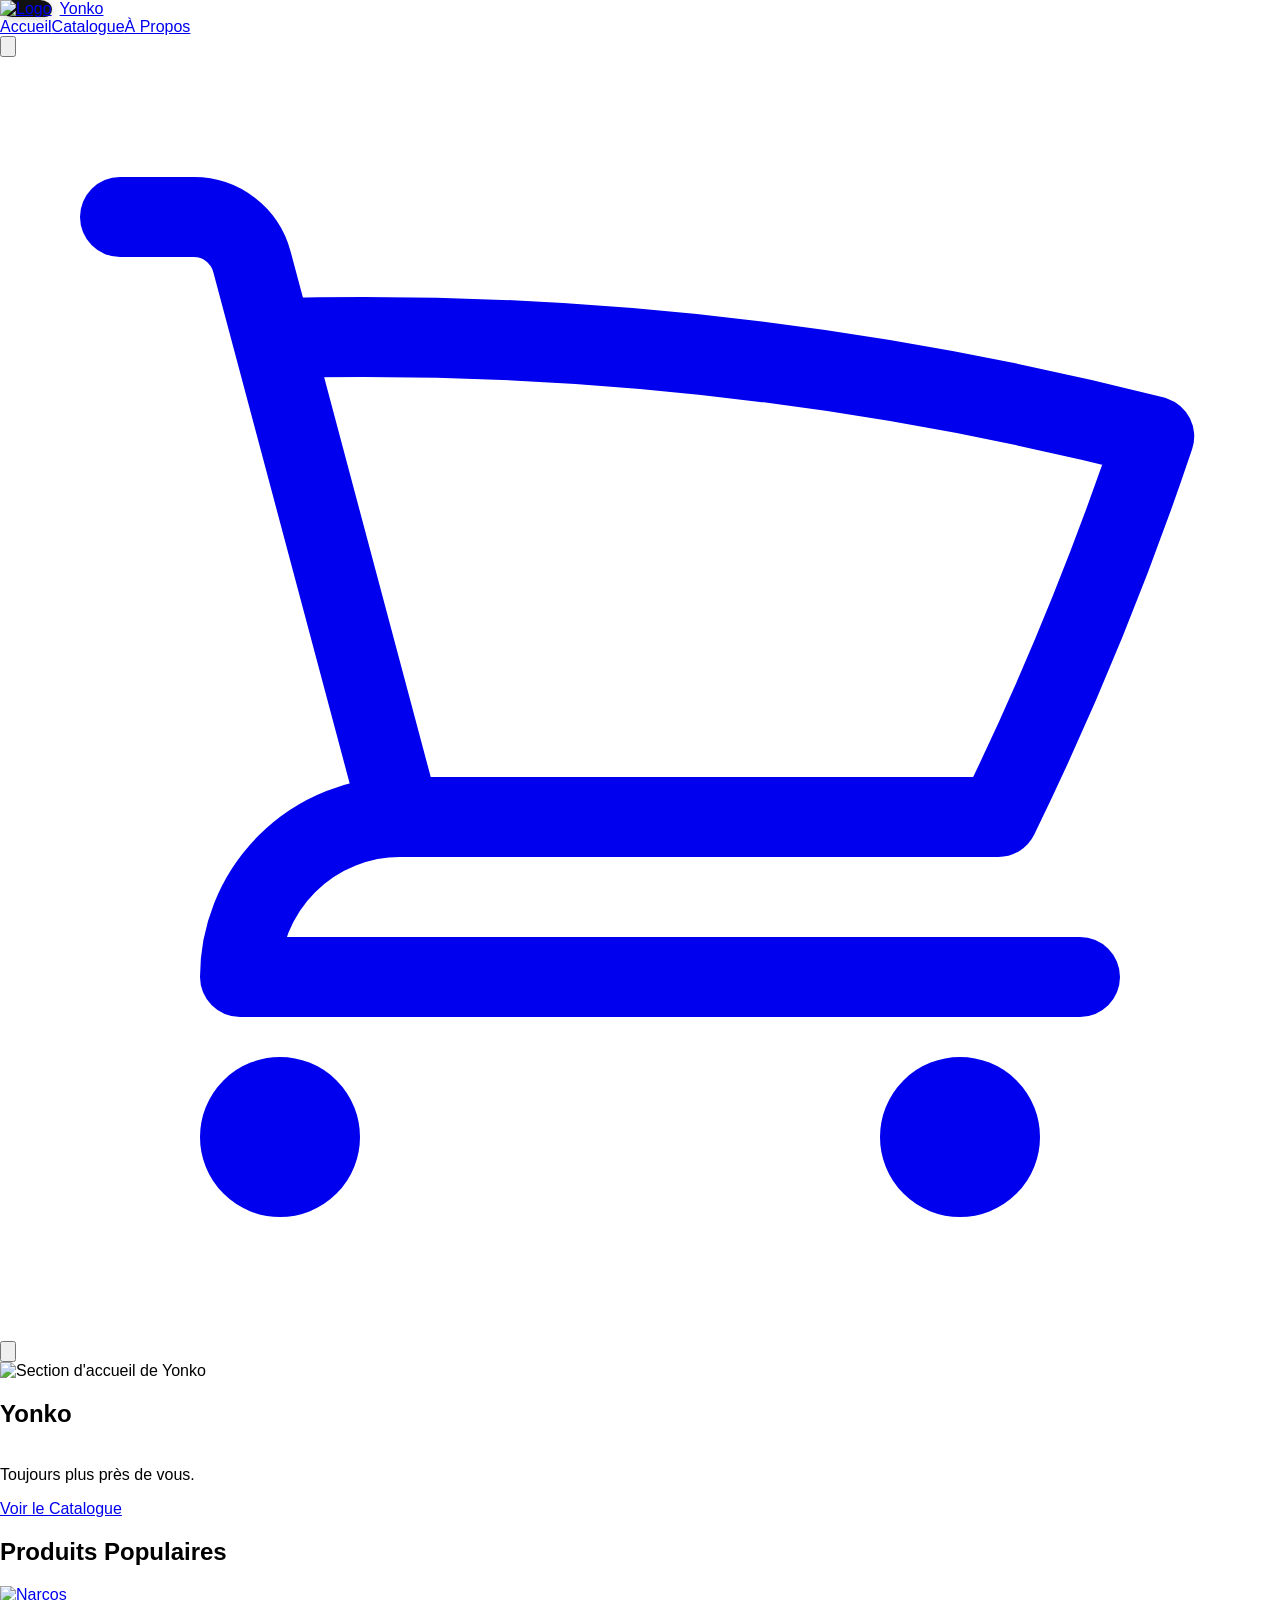
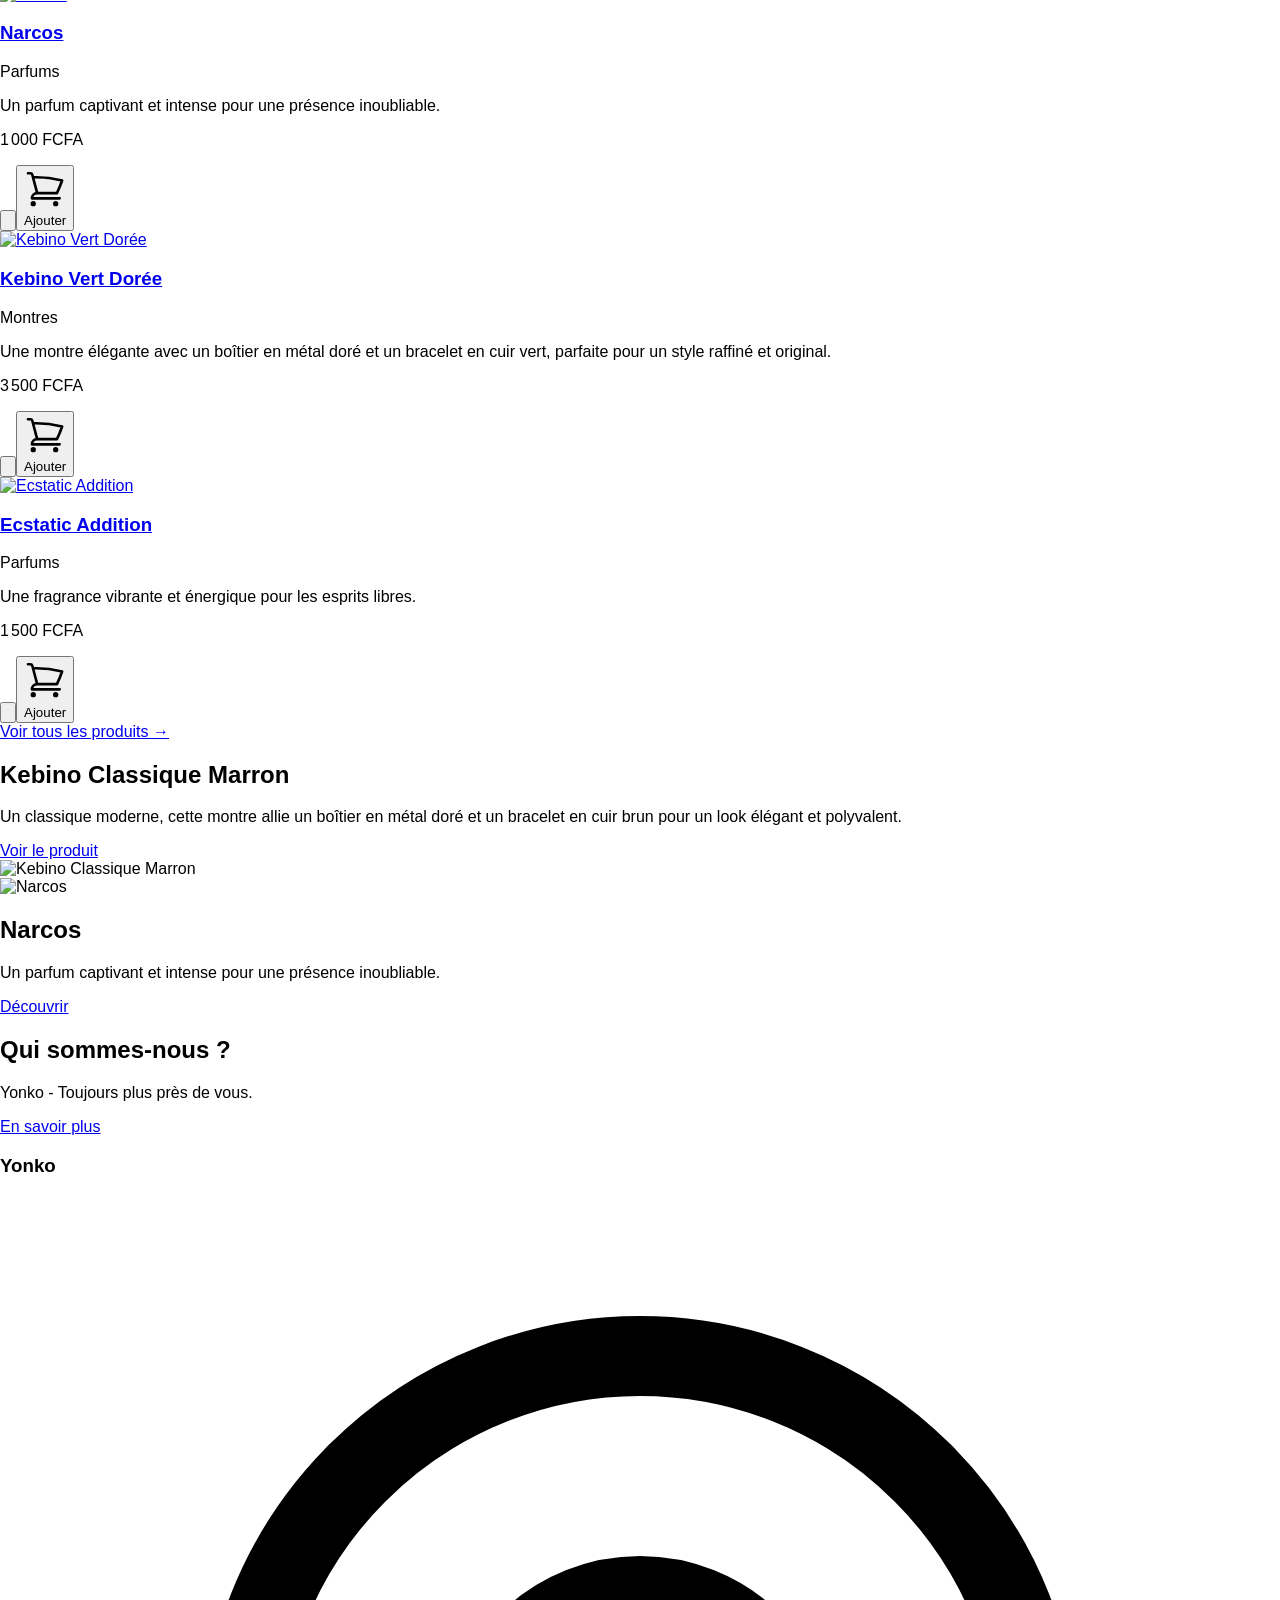
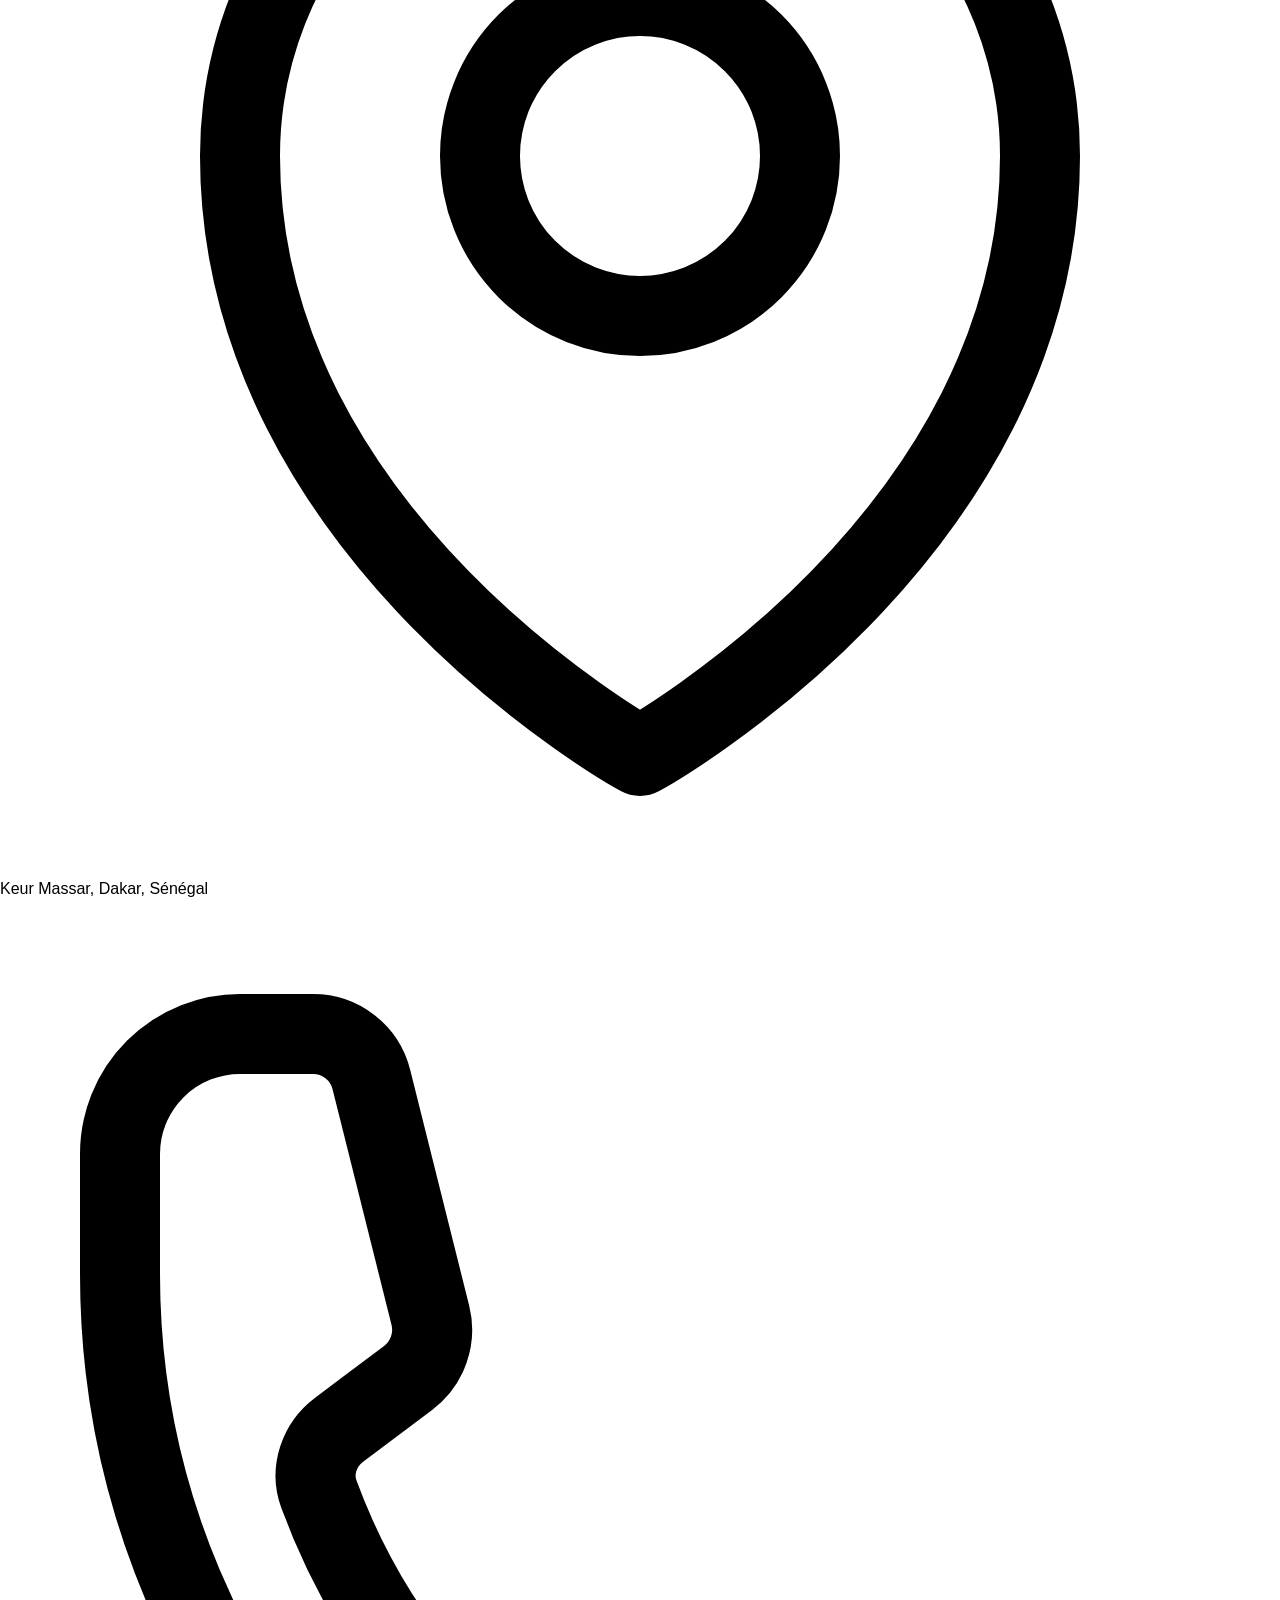
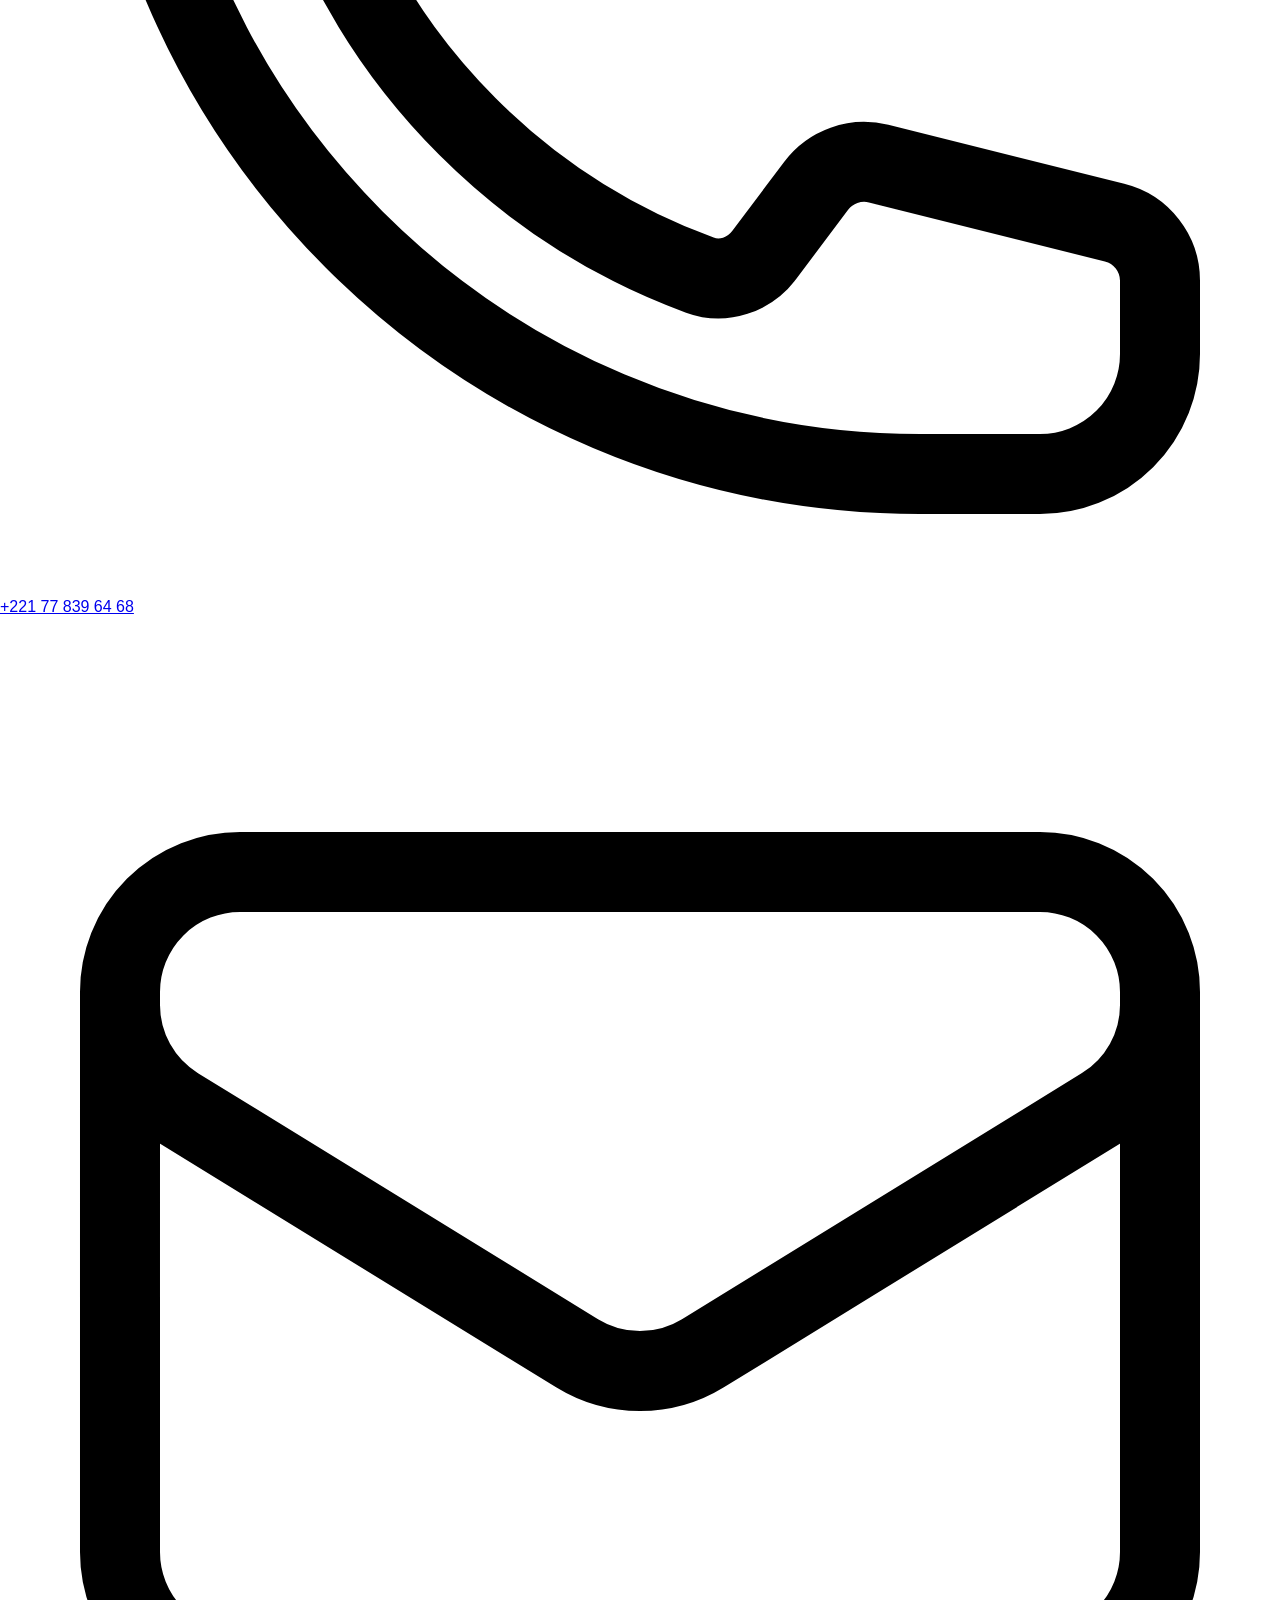
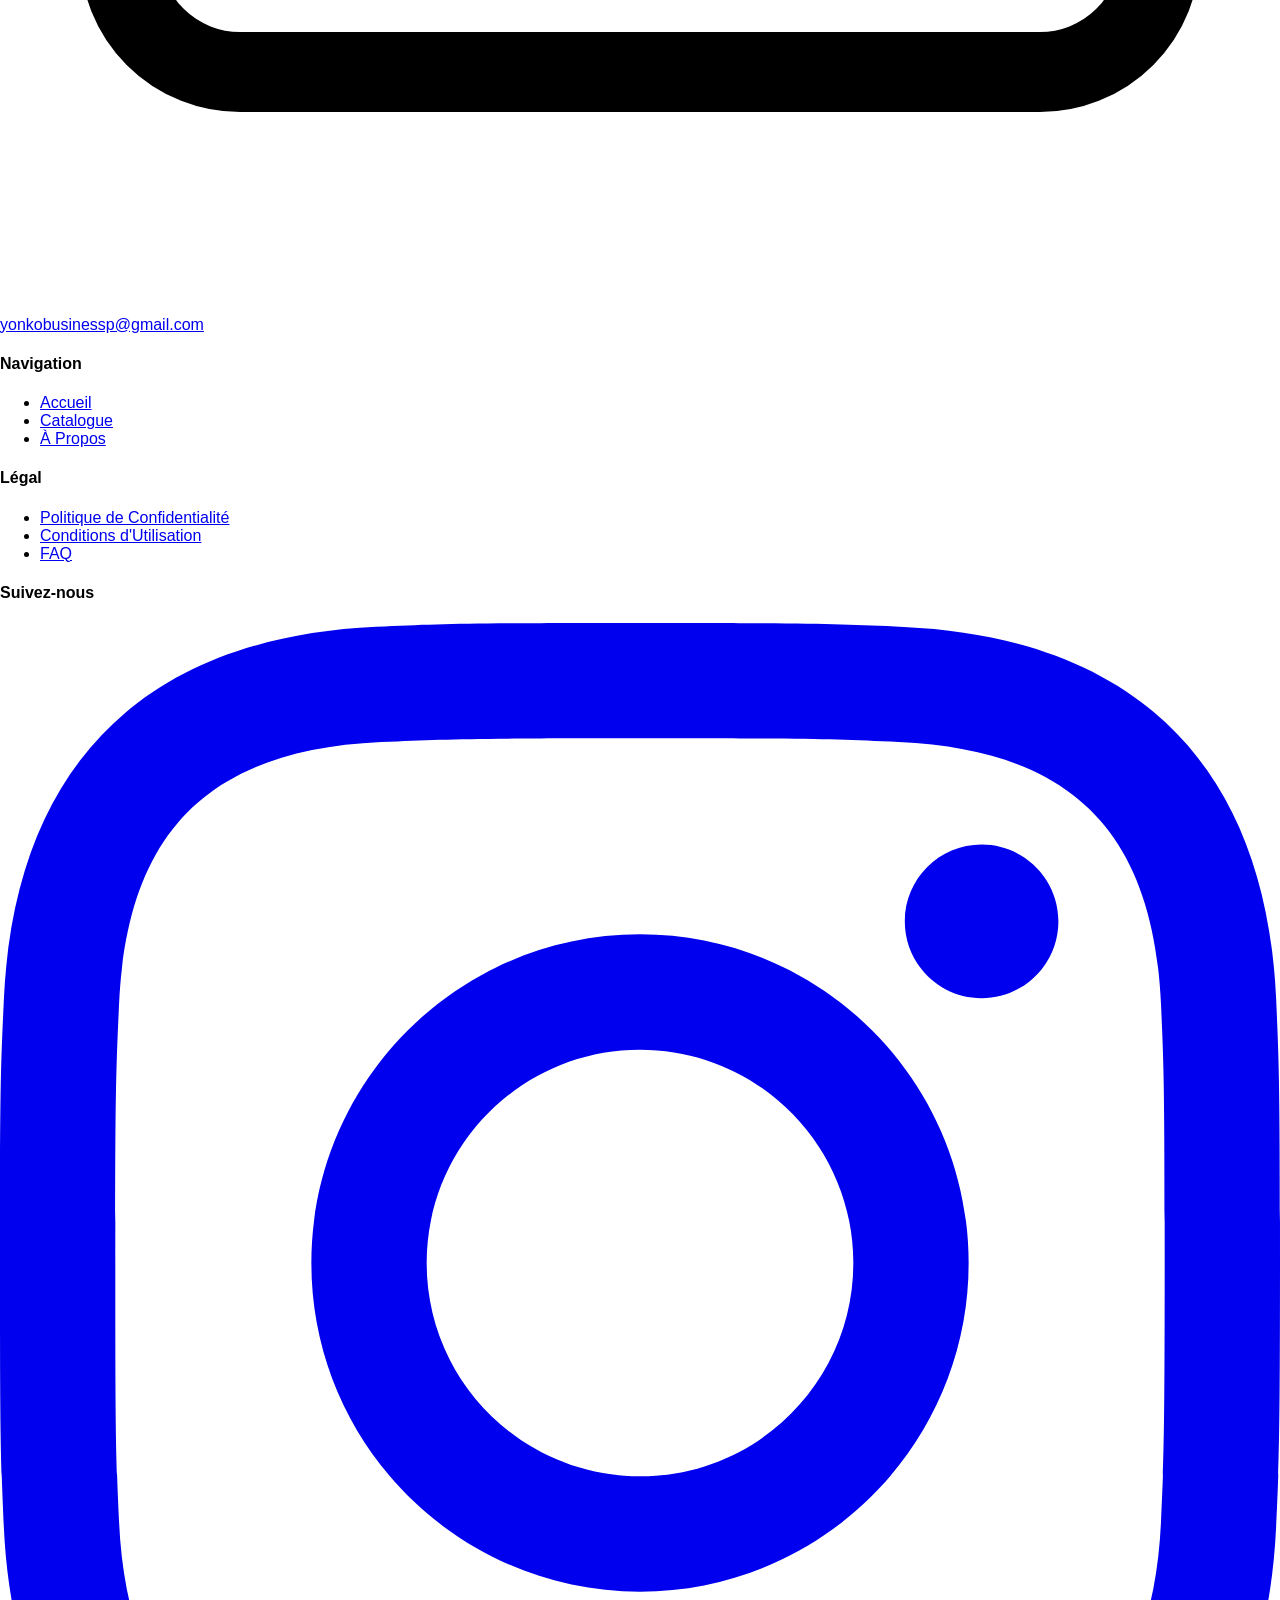
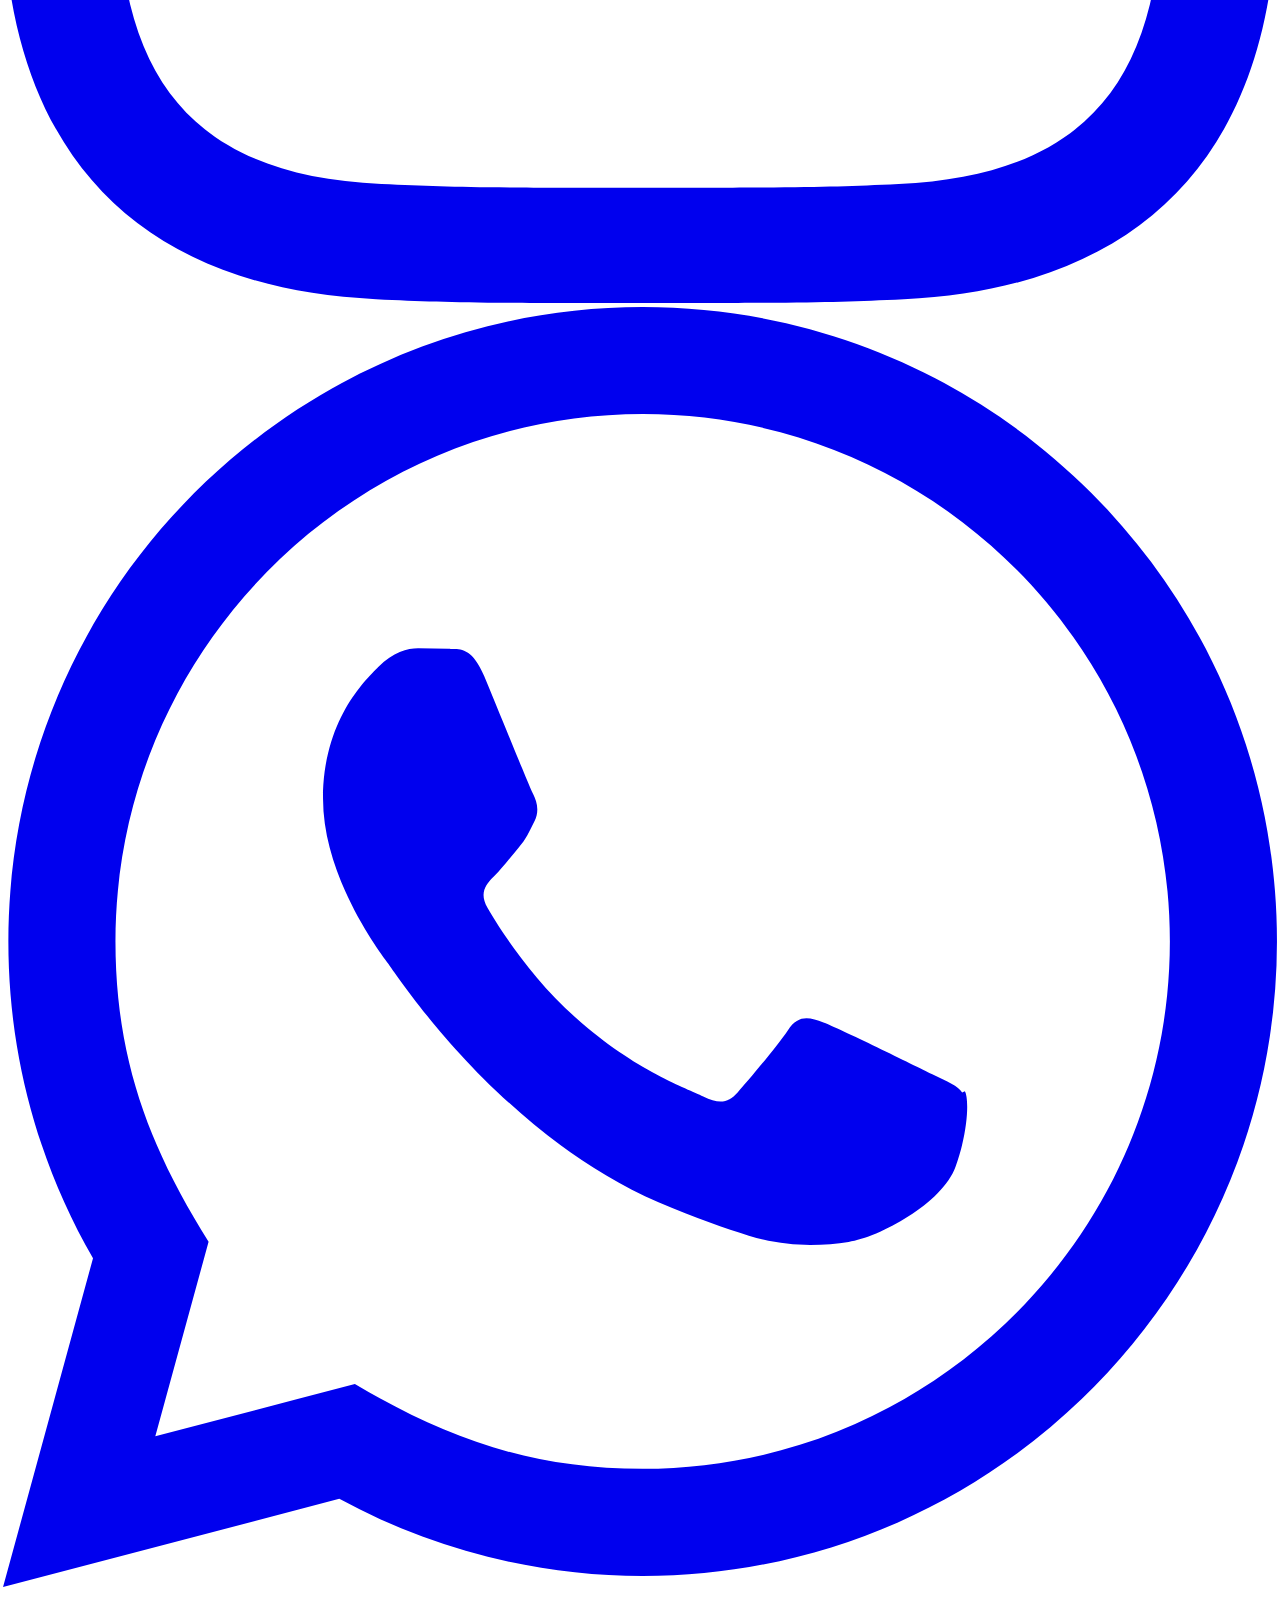
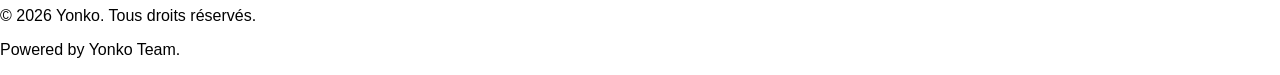
==== index.html @ 773a1ae6 "Add files via upload" ====
<!DOCTYPE html>
<html lang="fr">
  <head>
    <meta charset="utf-8" />
    <meta name="viewport" content="width=device-width, initial-scale=1" />
    <meta name="theme-color" content="#ffaa00" />
    <meta name="description" content="Yonko - Toujours plus près de vous." />
    
    <meta name="keywords" content="Yonko, e-commerce, vente, produits, accessoires, cosmétiique, vêtements" />
    <meta name="author" content="Yonko Team" />
    <meta name="robots" content="index, follow" />
    <meta name="google-site-verification" content="" />
    <meta name="msvalidate.01" content="" />
    <meta name="yandex-verification" content="" />
    <!-- Google tag (gtag.js) -->
      <script async src=""></script>
      <script>
       window.dataLayer = window.dataLayer || [];
        function gtag(){dataLayer.push(arguments);}
        gtag('js', new Date());

        gtag('config', 'G-GCV9TRRT2Q');
      </script>

    <meta name="msapplication-TileColor" content="#ffaa00" />
    <!-- <meta name="msapplication-TileImage" content="/mstile-144x144.png" /> -->

    <meta name="application-name" content="Yonko" />

    <meta name="mobile-web-app-capable" content="yes" />
    <meta name="mobile-web-app-status-bar-style" content="default" />

    <meta name="apple-mobile-web-app-title" content="Yonko" />
    <meta name="apple-mobile-web-app-capable" content="yes" />
    <meta name="apple-mobile-web-app-status-bar-style" content="default" />

    <meta property="og:site_name" content="Yonko" />
    <meta property="og:type" content="website" />
    <meta property="og:locale" content="fr_FR" />
    
    <meta property="og:title" content="Yonko" />
    <meta property="og:description" content="Yonko - Toujours plus près de vous." />
    <meta property="og:image" content="https://res.cloudinary.com/dqfqbzmfd/image/upload/v1755535656/yonkoHeroImage_tucw3g.png" />
    <meta property="og:url" content="https://yonkobusiness.github.io" />
    <meta property="og:type" content="website" />

    <meta name="twitter:card" content="summary_large_image" />
    <meta name="twitter:title" content="Yonko" />
    <meta name="twitter:description" content="Yonko - Toujours plus près de vous." />
    <meta name="twitter:image" content="https://res.cloudinary.com/dqfqbzmfd/image/upload/v1755535656/yonkoHeroImage_tucw3g.png" />
    <!-- <meta name="twitter:site" content="@yonko" /> -->
    <!-- <meta name="twitter:creator" content="@yonko" /> -->


    <link rel="apple-touch-icon" sizes="180x180" href="https://res.cloudinary.com/dqfqbzmfd/image/upload/v1755603793/yonkoLogoRoundCorner_jdx0x3.png">
    <link rel="icon" type="image/png" sizes="32x32" href="https://res.cloudinary.com/dqfqbzmfd/image/upload/v1755603793/yonkoLogoRoundCorner_jdx0x3.png">
    <link rel="icon" type="image/png" sizes="16x16" href="https://res.cloudinary.com/dqfqbzmfd/image/upload/v1755603793/yonkoLogoRoundCorner_jdx0x3.png">
    <link rel="icon" href="https://res.cloudinary.com/dqfqbzmfd/image/upload/v1755603793/yonkoLogoRoundCorner_jdx0x3.png" sizes="any">
    <link rel="manifest" href="/assets/manifest-DvouEwKQ.json" />

    <title>Yonko</title>
    <script src="https://cdn.tailwindcss.com"></script>

    <script>
    tailwind.config = {
      darkMode: 'class', // or 'media'

      theme: {
        extend: {
          colors: {
            'primary': {
              light: '#ffcc4d',    // lighter shade of #ffaa00
              DEFAULT: '#ffaa00',  // main color
              dark: '#cc8800'      // darker shade
            },
            'secondary': '#fff8e1', // soft cream/light yellow
            'accent': '#d72638' // bold warm red
          }
        }
      }
    }
    </script>

   <style>
  /* Basic scrollbar styling for a more modern look */
  ::-webkit-scrollbar {
    width: 8px;
    height: 8px;
  }

  ::-webkit-scrollbar-track {
    background: #f1f1f1;
    border-radius: 10px;
  }

  ::-webkit-scrollbar-thumb {
    background: #ffaa00; /* primary color */
    border-radius: 10px;
  }

  ::-webkit-scrollbar-thumb:hover {
    background: #cc8800; /* primary-dark color */
  }

  /* For dark mode */
  .dark ::-webkit-scrollbar-track {
    background: #2c3e50; /* A dark background for the track */
  }

  .dark ::-webkit-scrollbar-thumb {
    background: #ffcc4d; /* lighter primary for dark mode */
  }

  .dark ::-webkit-scrollbar-thumb:hover {
    background: #ffaa00; /* default primary on hover */
  }

  body {
    overscroll-behavior-y: contain; /* Prevents pull-to-refresh on mobile when not needed */
  }
</style>


  <script type="importmap">
{
  "imports": {
    "react": "https://esm.sh/react@^19.1.0",
    "react/": "https://esm.sh/react@^19.1.0/",
    "react-dom/": "https://esm.sh/react-dom@^19.1.0/",
    "react-router-dom": "https://esm.sh/react-router-dom@^7.6.2"
  }
}
</script>
  <script type="module" crossorigin src="/assets/index-4jW245iB.js"></script>
  <link rel="stylesheet" crossorigin href="/assets/index-BHaHfdcQ.css">
</head>
  <body class="bg-secondary dark:bg-slate-900 text-slate-800 dark:text-slate-200 transition-colors duration-300">
    <noscript>Vous devez activer JavaScript pour exécuter cette application.</noscript>
    <div id="root"></div>
  </body>
</html>
---- assets/index-BHaHfdcQ.css ----
@tailwind base;@tailwind components;@tailwind utilities;body{font-family:Inter,sans-serif;margin:0;-webkit-font-smoothing:antialiased;-moz-osx-font-smoothing:grayscale}.map-container{position:relative;overflow:hidden;width:100%;padding-top:56.25%}.map-container iframe{position:absolute;top:0;left:0;bottom:0;right:0;width:100%;height:100%;border:0}.service-image-container{aspect-ratio:1 / 1}
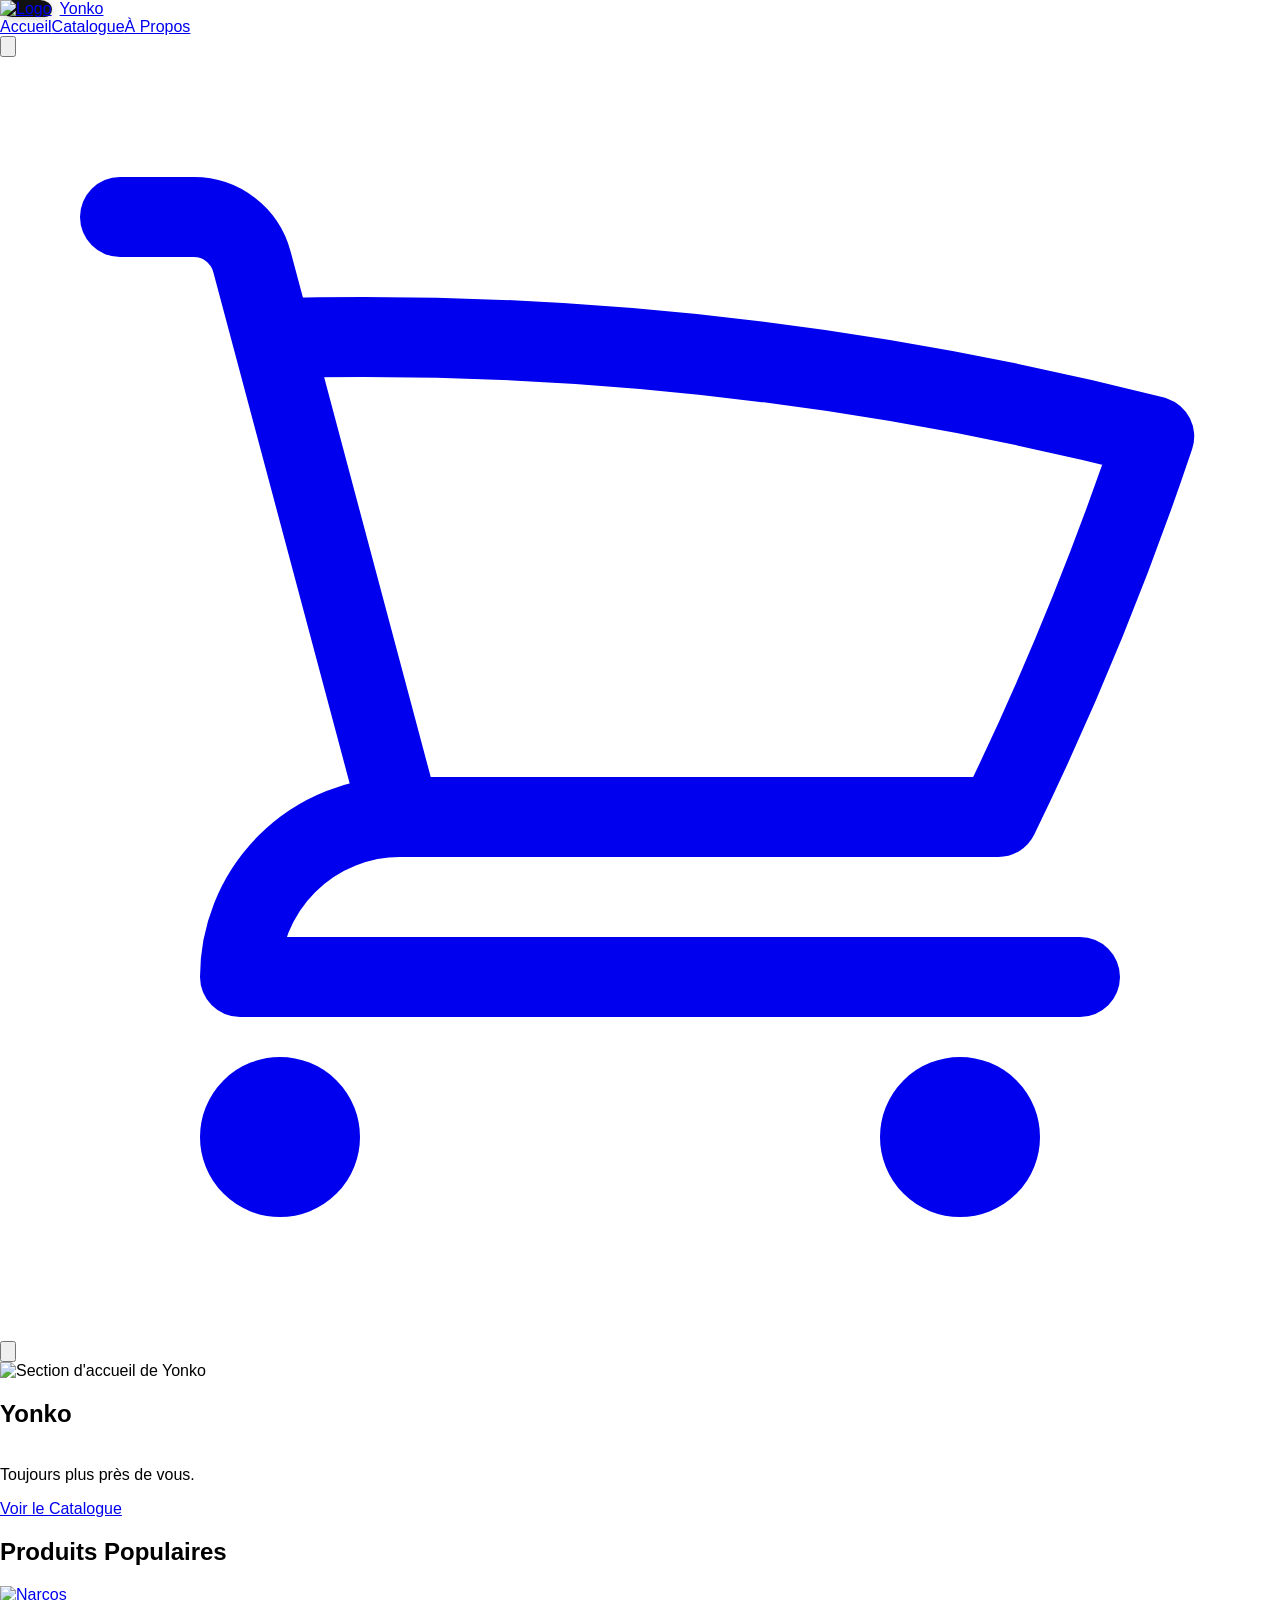
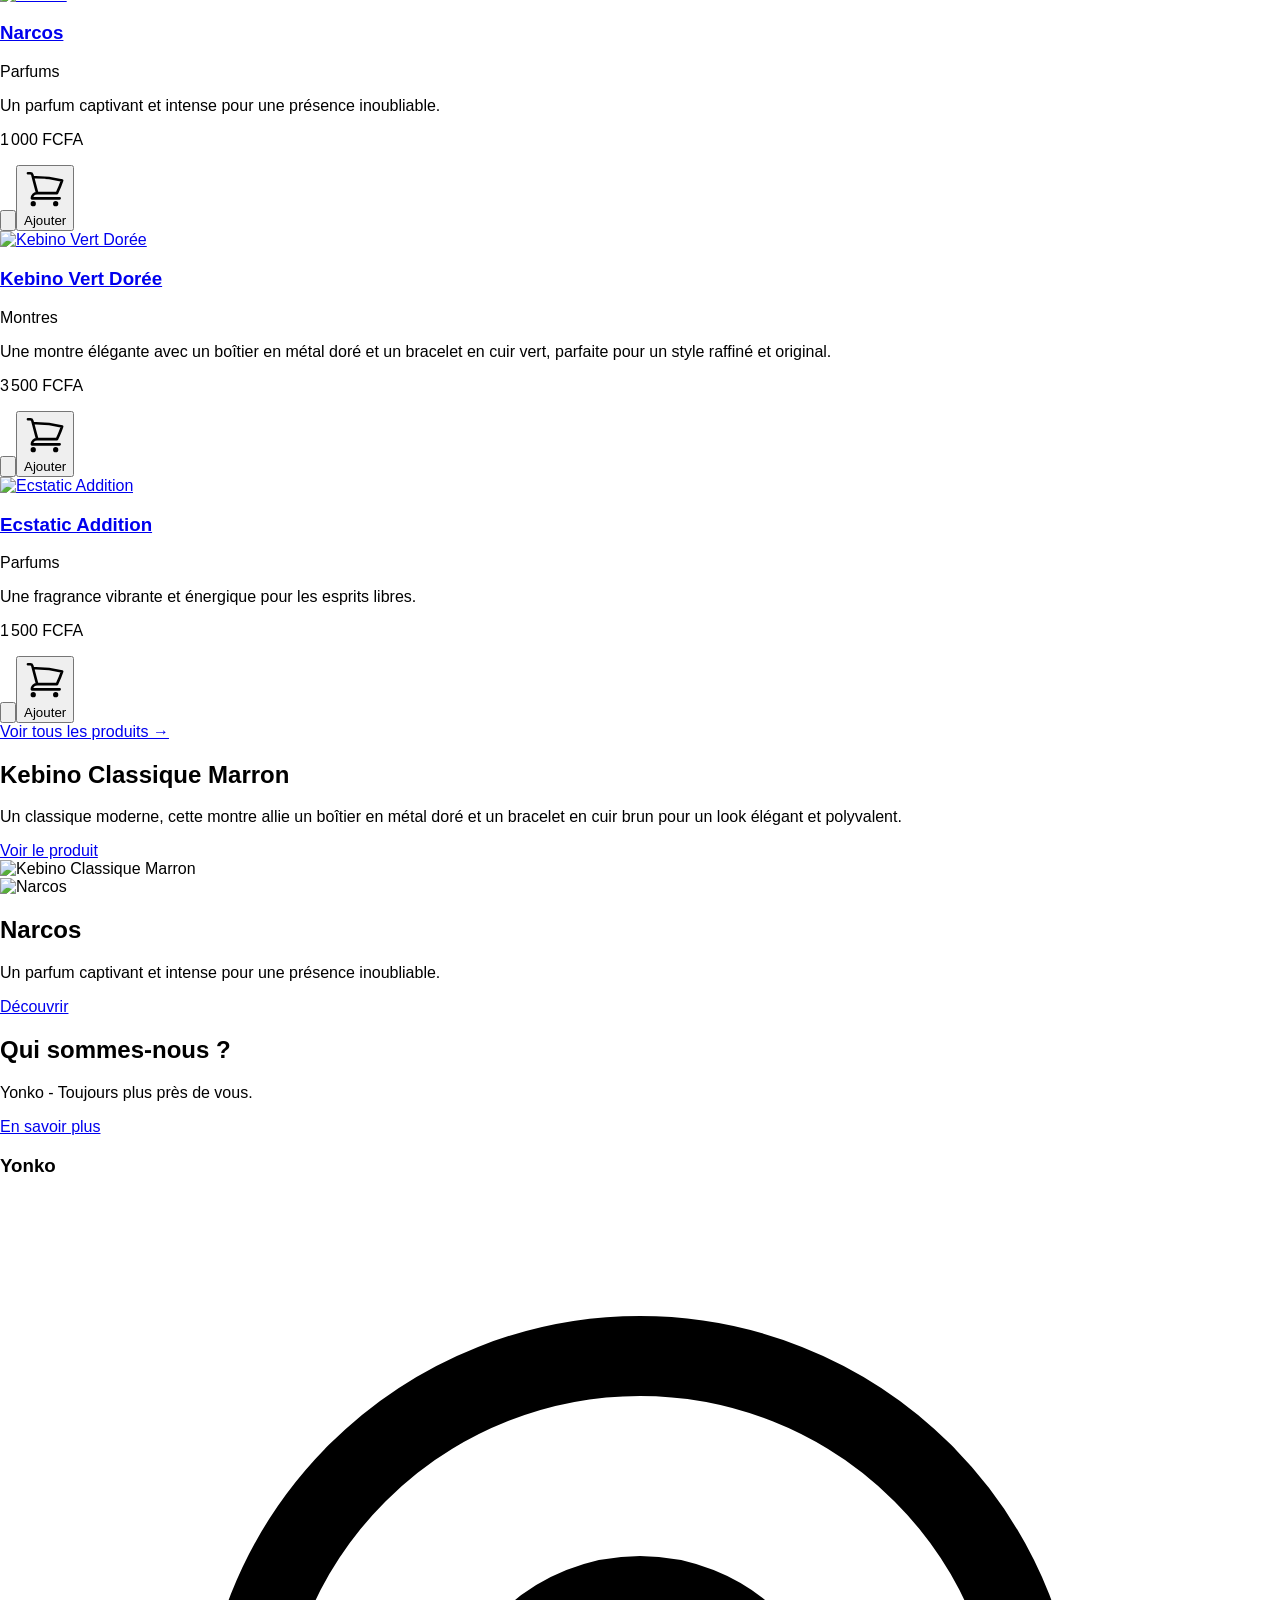
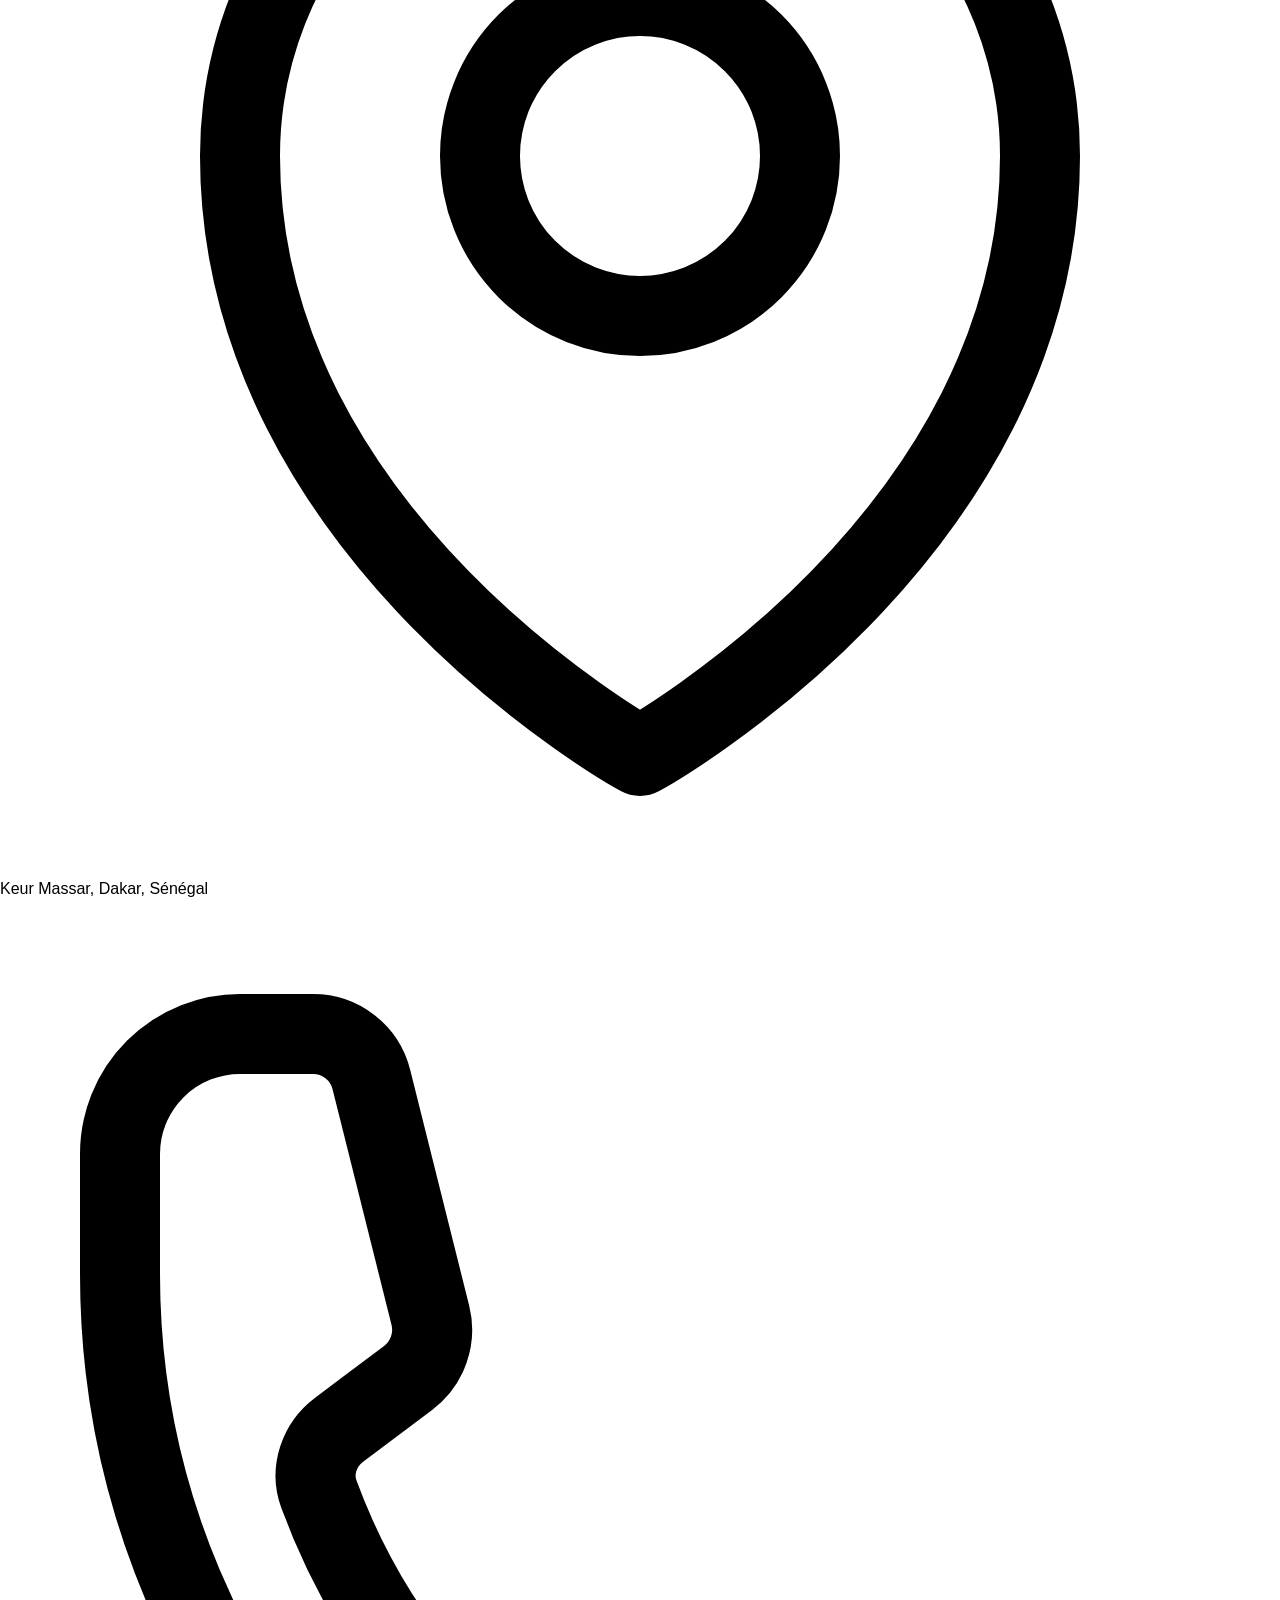
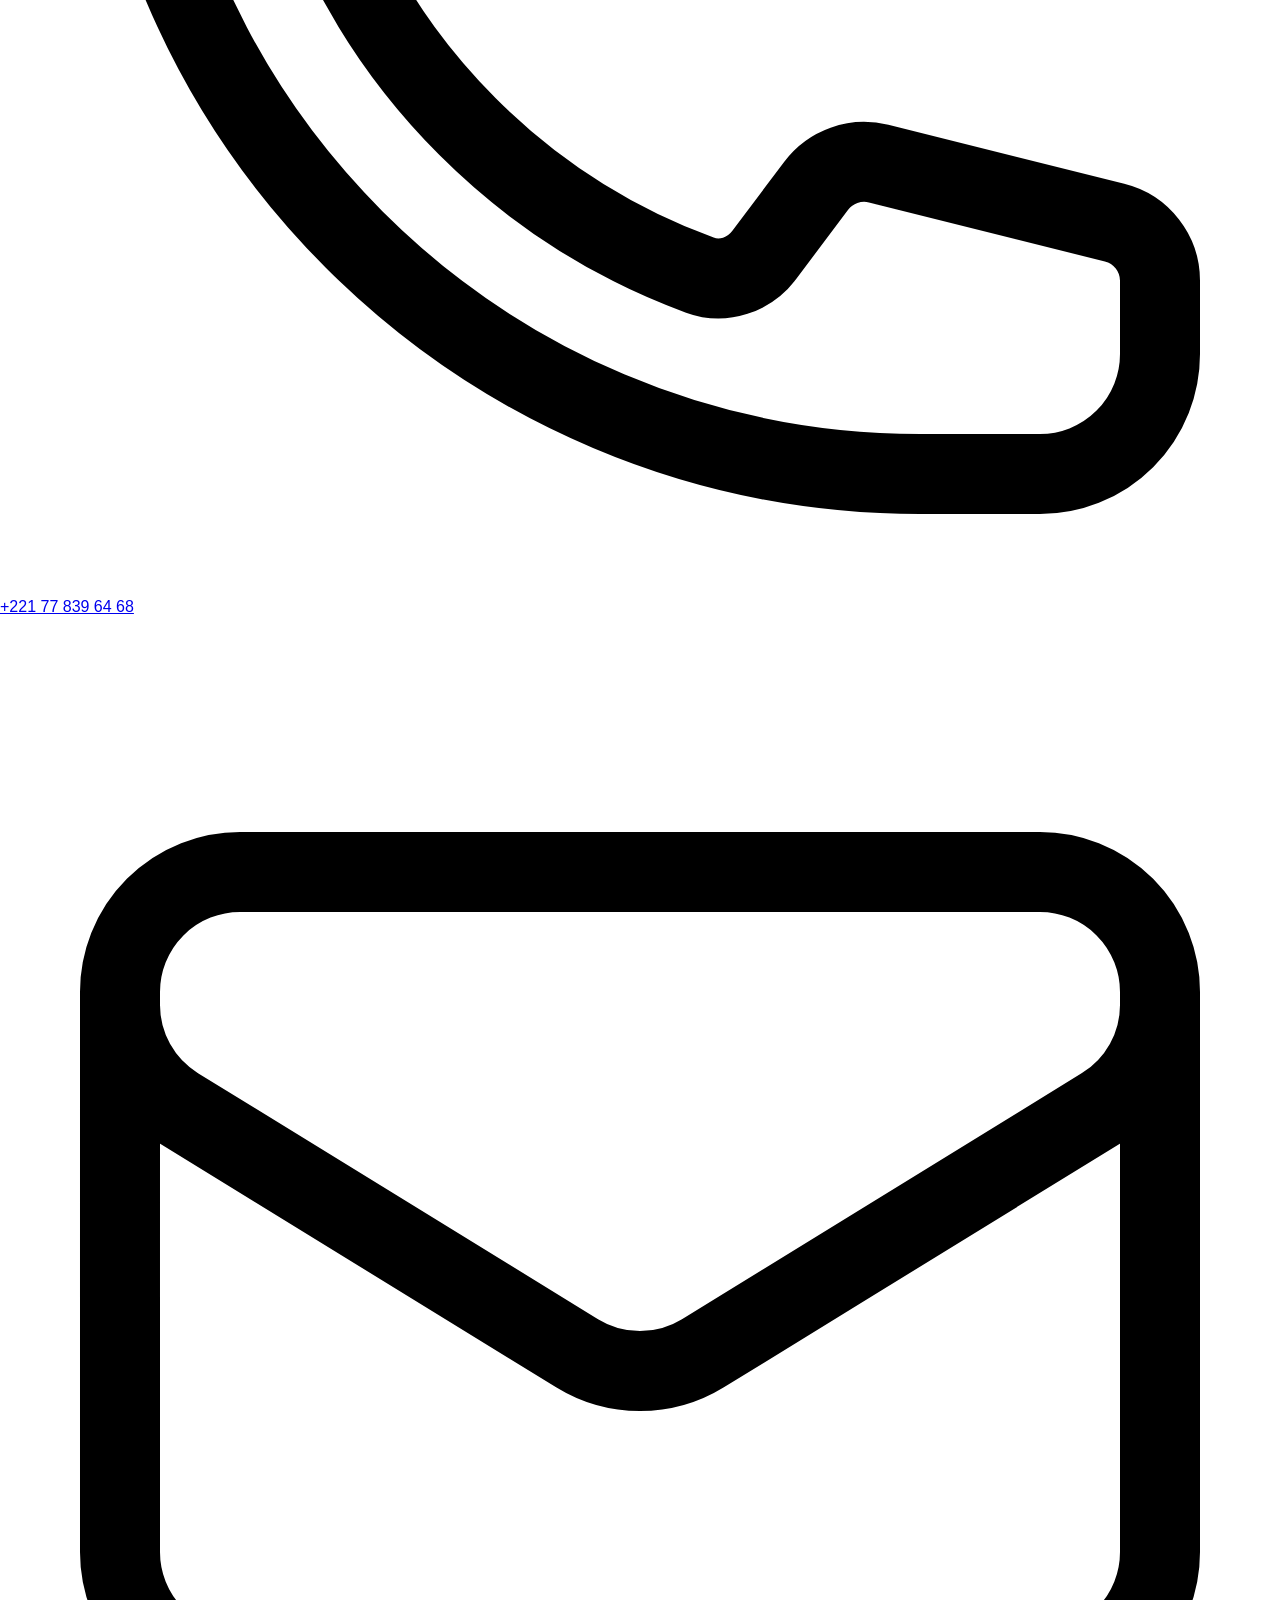
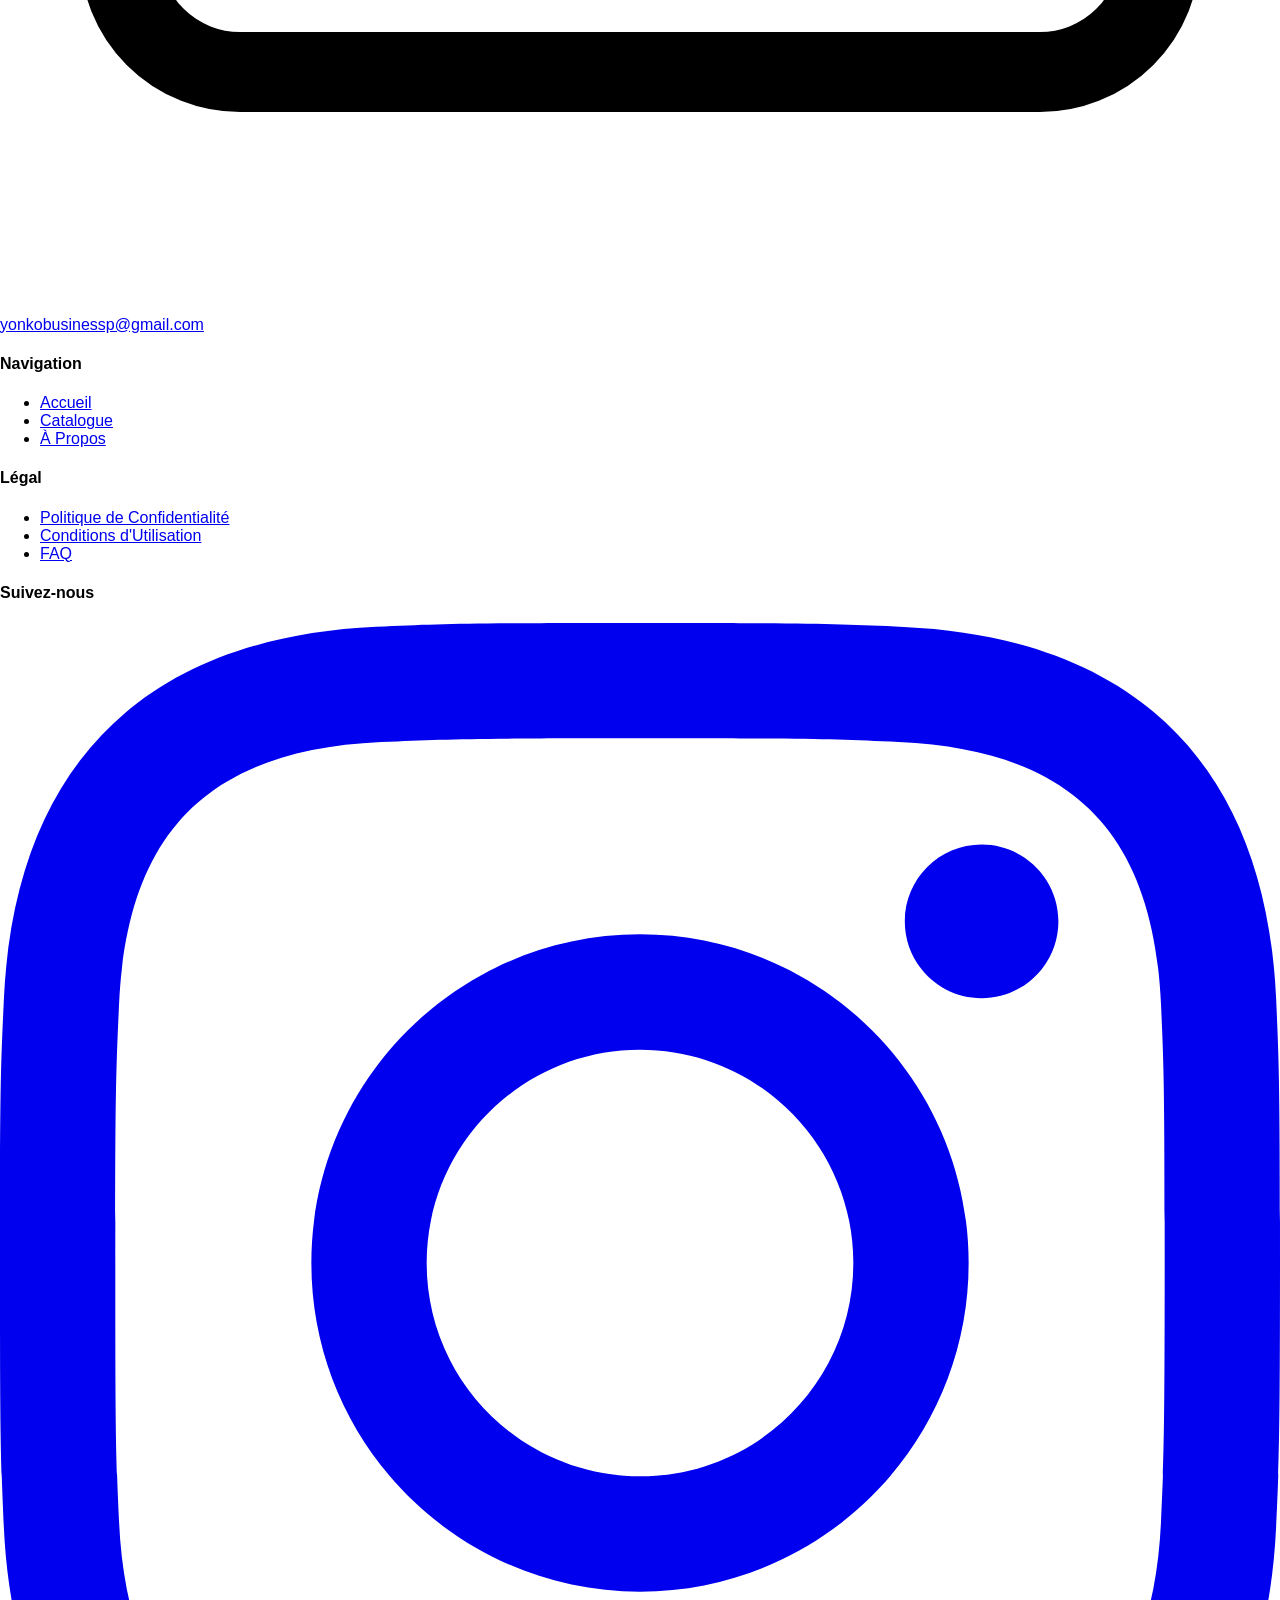
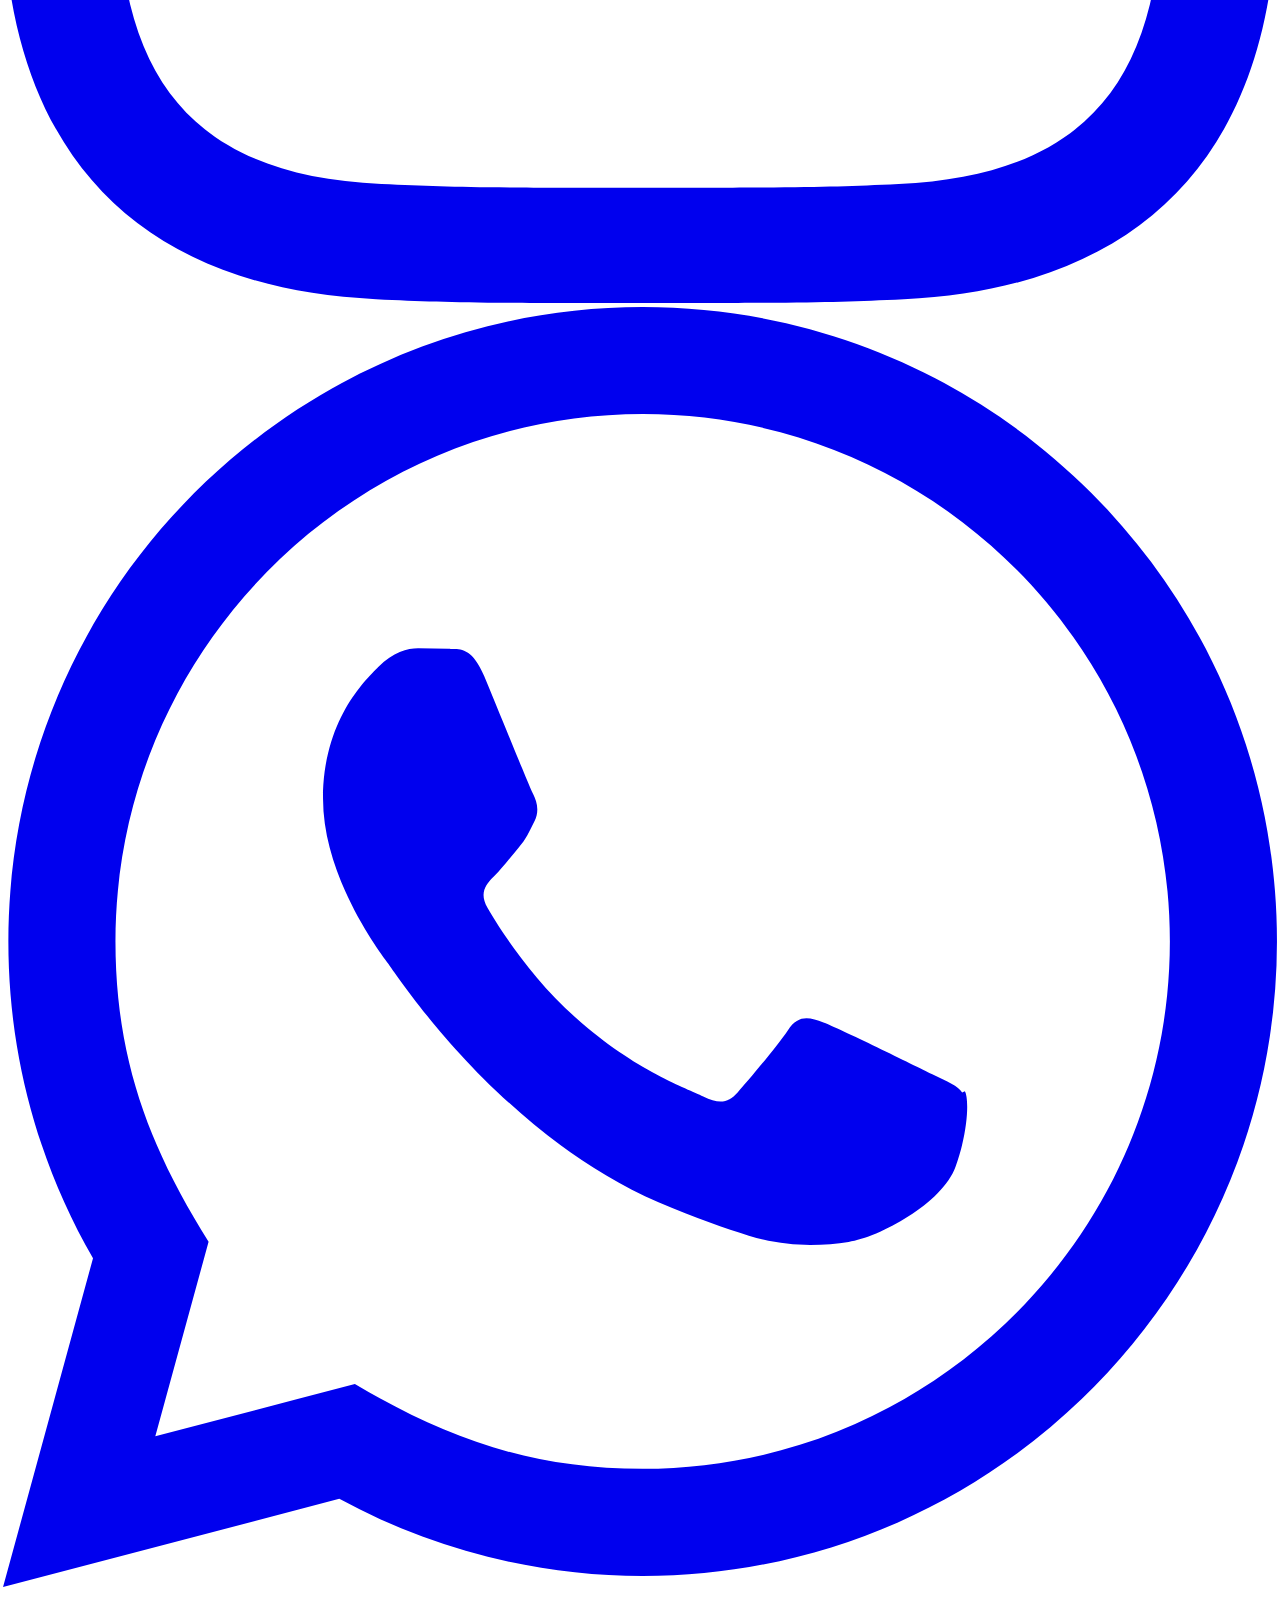
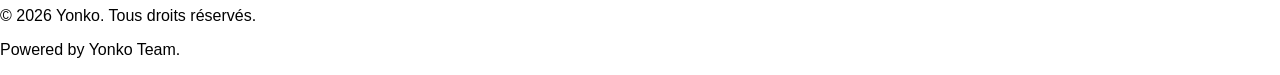
==== commit 4b4f44b8: "Update index.html" ====
--- a/index.html
+++ b/index.html
@@ -2,6 +2,7 @@
 <html lang="fr">
   <head>
     <meta charset="utf-8" />
+    <meta name="google-site-verification" content="Itu-O-scmJDD4NJ72OaLS4Tw_vL4aGrcqHhcoEYSrLI" />
     <meta name="viewport" content="width=device-width, initial-scale=1" />
     <meta name="theme-color" content="#ffaa00" />
     <meta name="description" content="Yonko - Toujours plus près de vous." />
@@ -138,4 +139,4 @@
     <noscript>Vous devez activer JavaScript pour exécuter cette application.</noscript>
     <div id="root"></div>
   </body>
-</html>+</html>
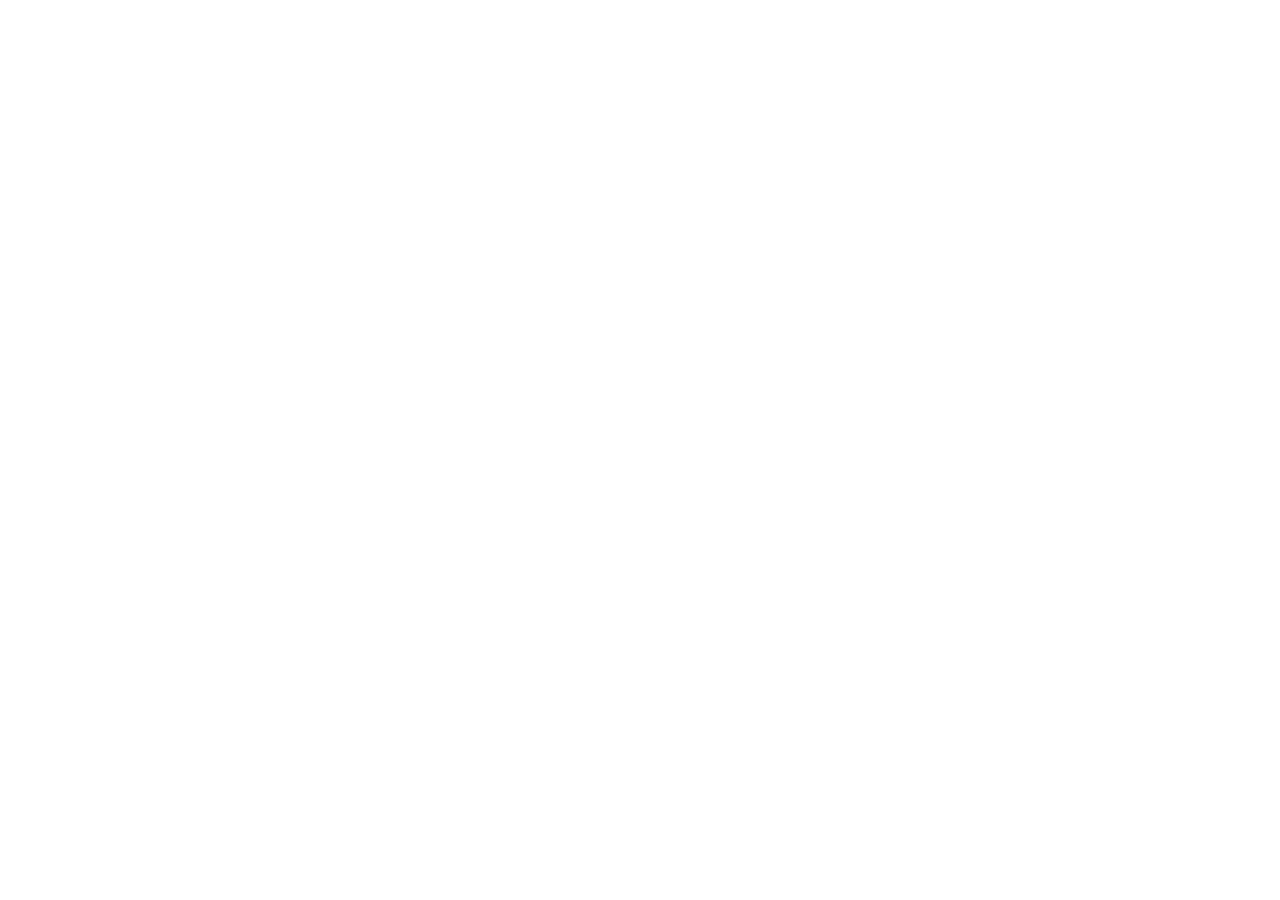
==== commit 2a342fc7: "Update index.html" ====
--- a/index.html
+++ b/index.html
@@ -2,7 +2,6 @@
 <html lang="fr">
   <head>
     <meta charset="utf-8" />
-    <meta name="google-site-verification" content="Itu-O-scmJDD4NJ72OaLS4Tw_vL4aGrcqHhcoEYSrLI" />
     <meta name="viewport" content="width=device-width, initial-scale=1" />
     <meta name="theme-color" content="#ffaa00" />
     <meta name="description" content="Yonko - Toujours plus près de vous." />
@@ -132,7 +131,7 @@
   }
 }
 </script>
-  <script type="module" crossorigin src="/assets/index-4jW245iB.js"></script>
+  <script type="module" crossorigin src="/assets/index-BE4M_y52.js"></script>
   <link rel="stylesheet" crossorigin href="/assets/index-BHaHfdcQ.css">
 </head>
   <body class="bg-secondary dark:bg-slate-900 text-slate-800 dark:text-slate-200 transition-colors duration-300">
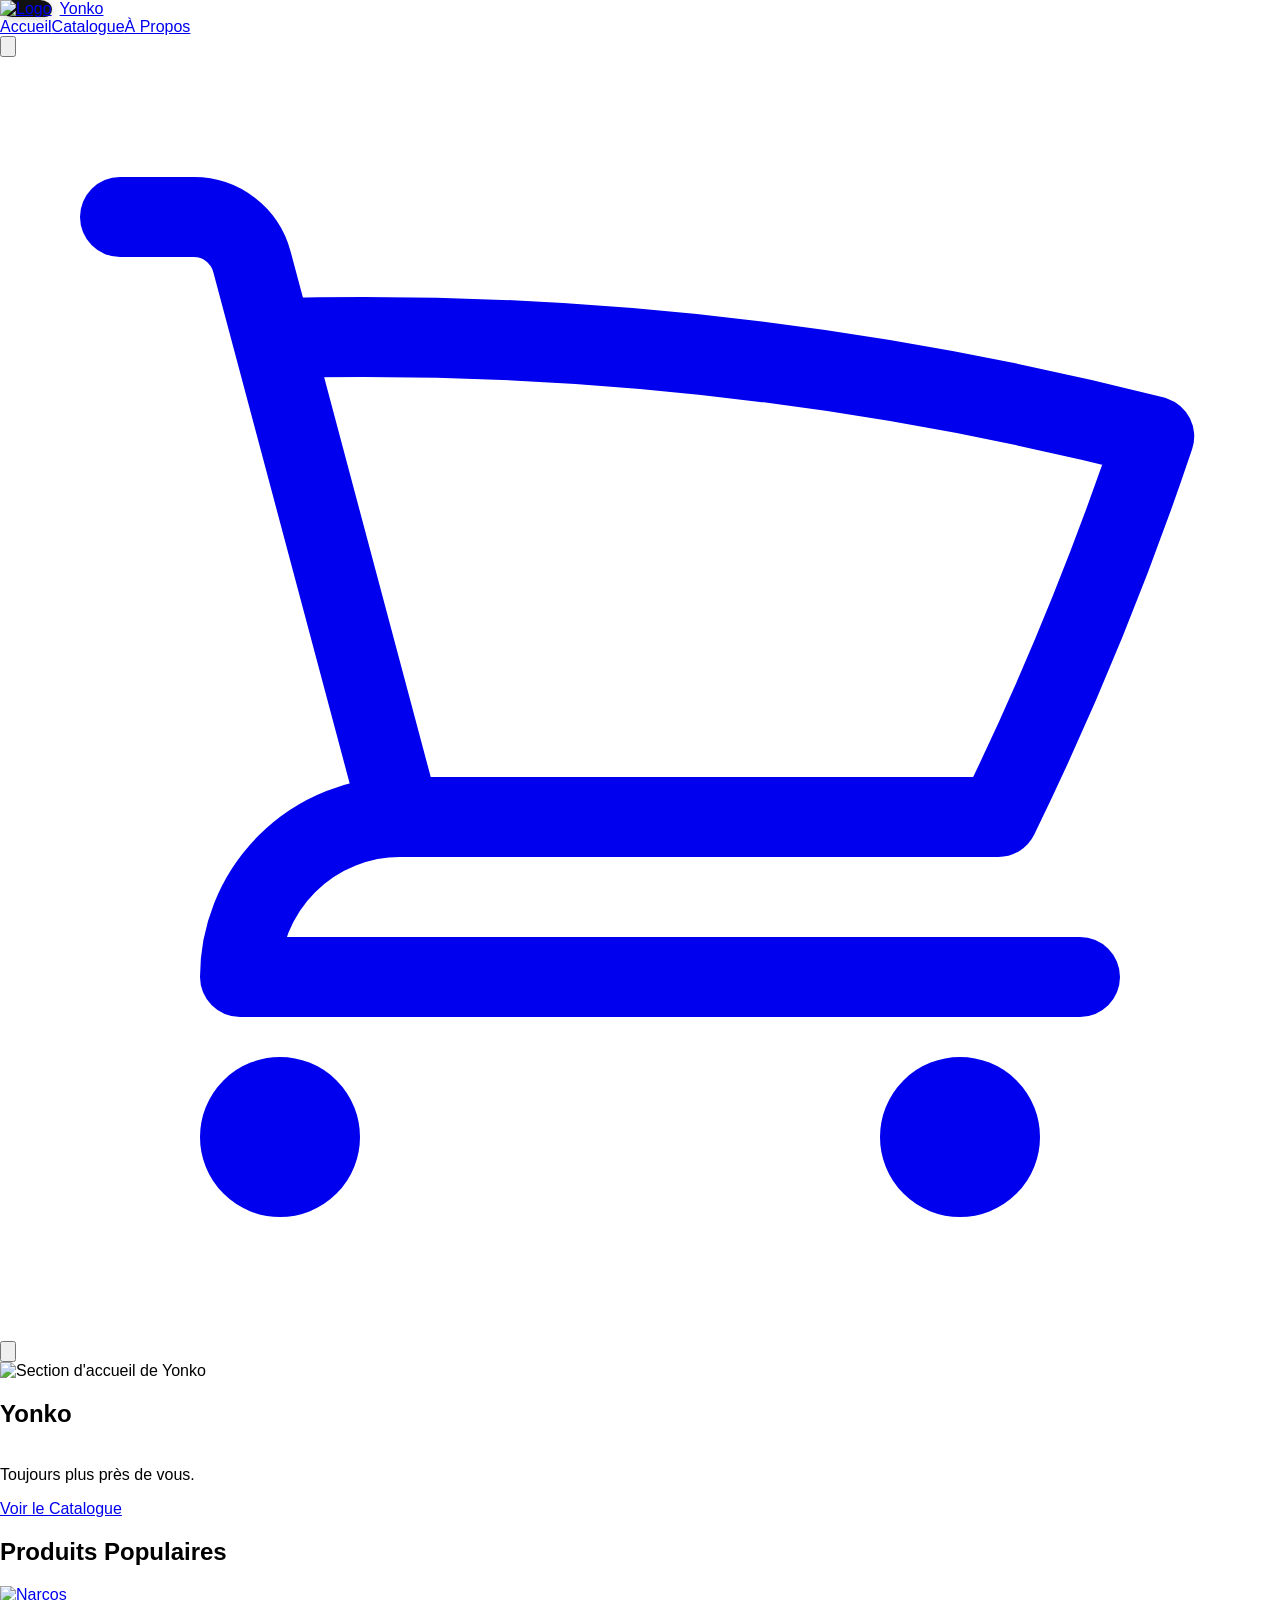
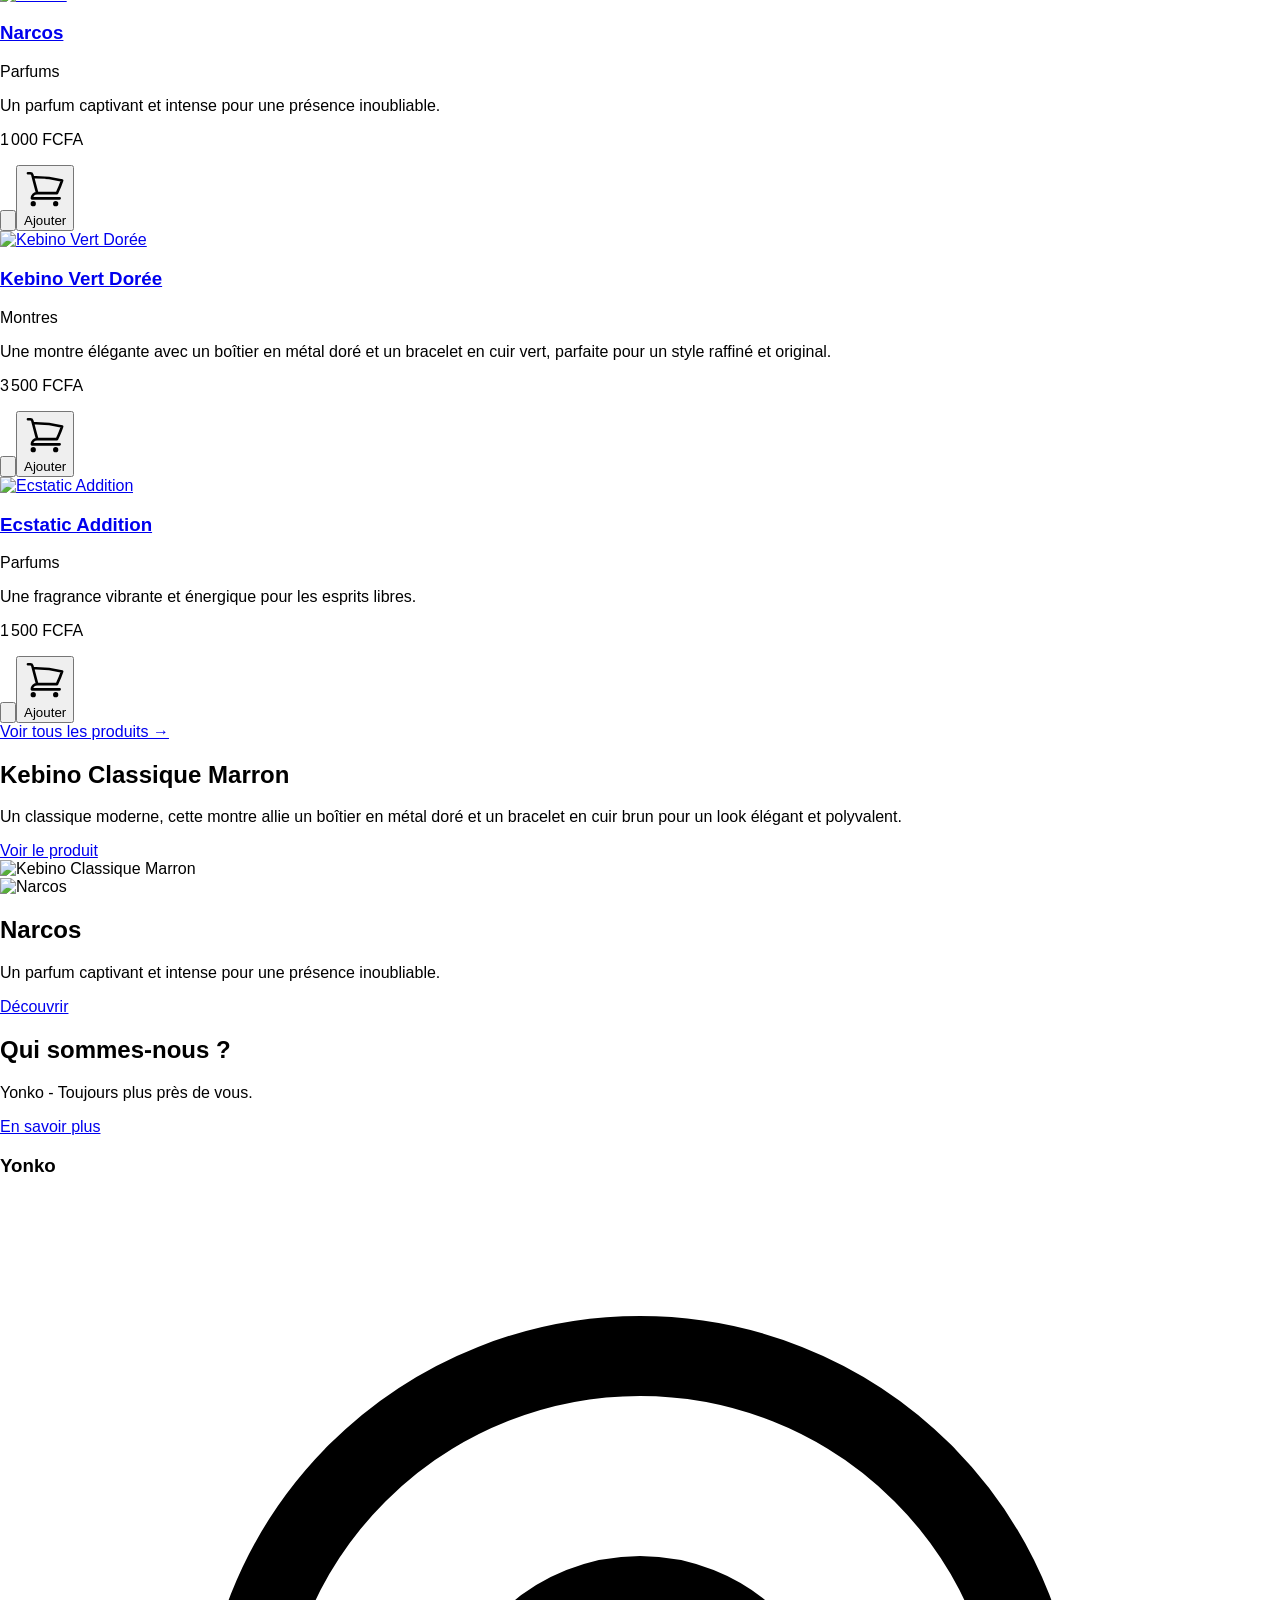
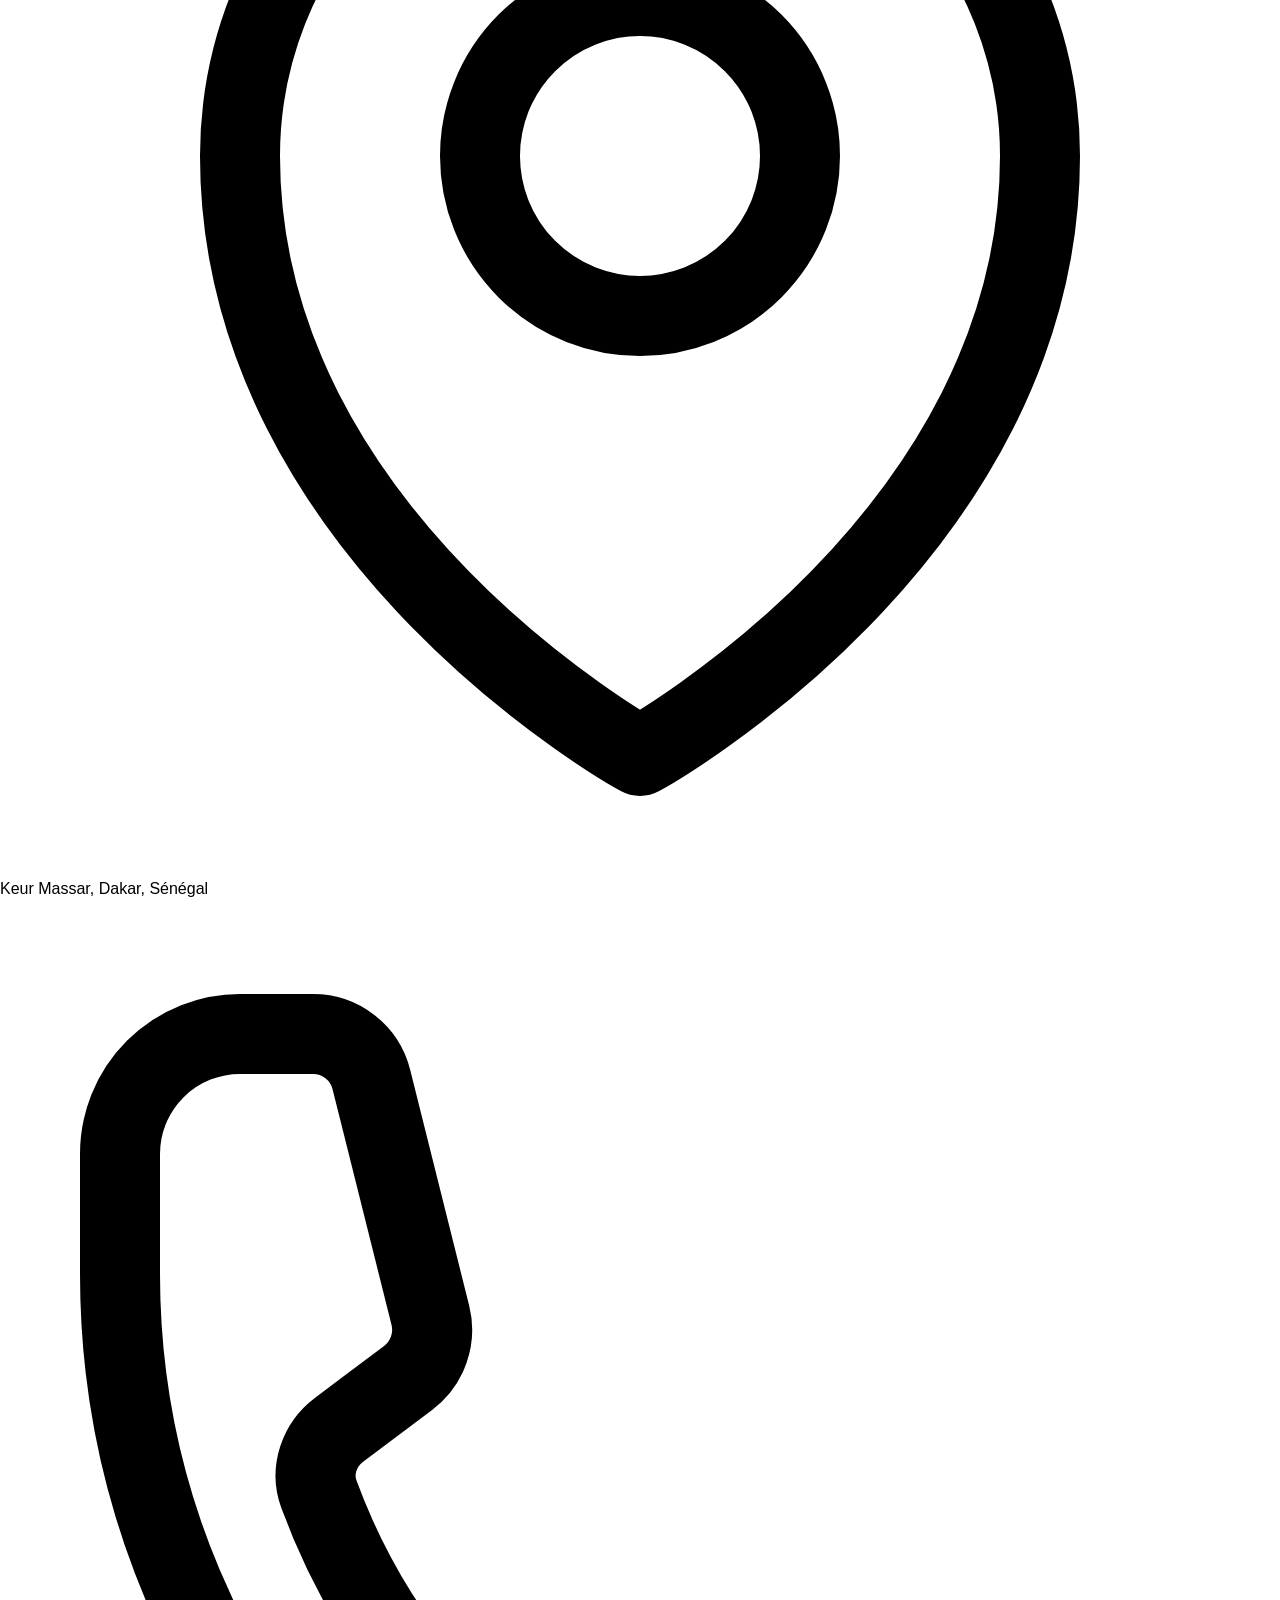
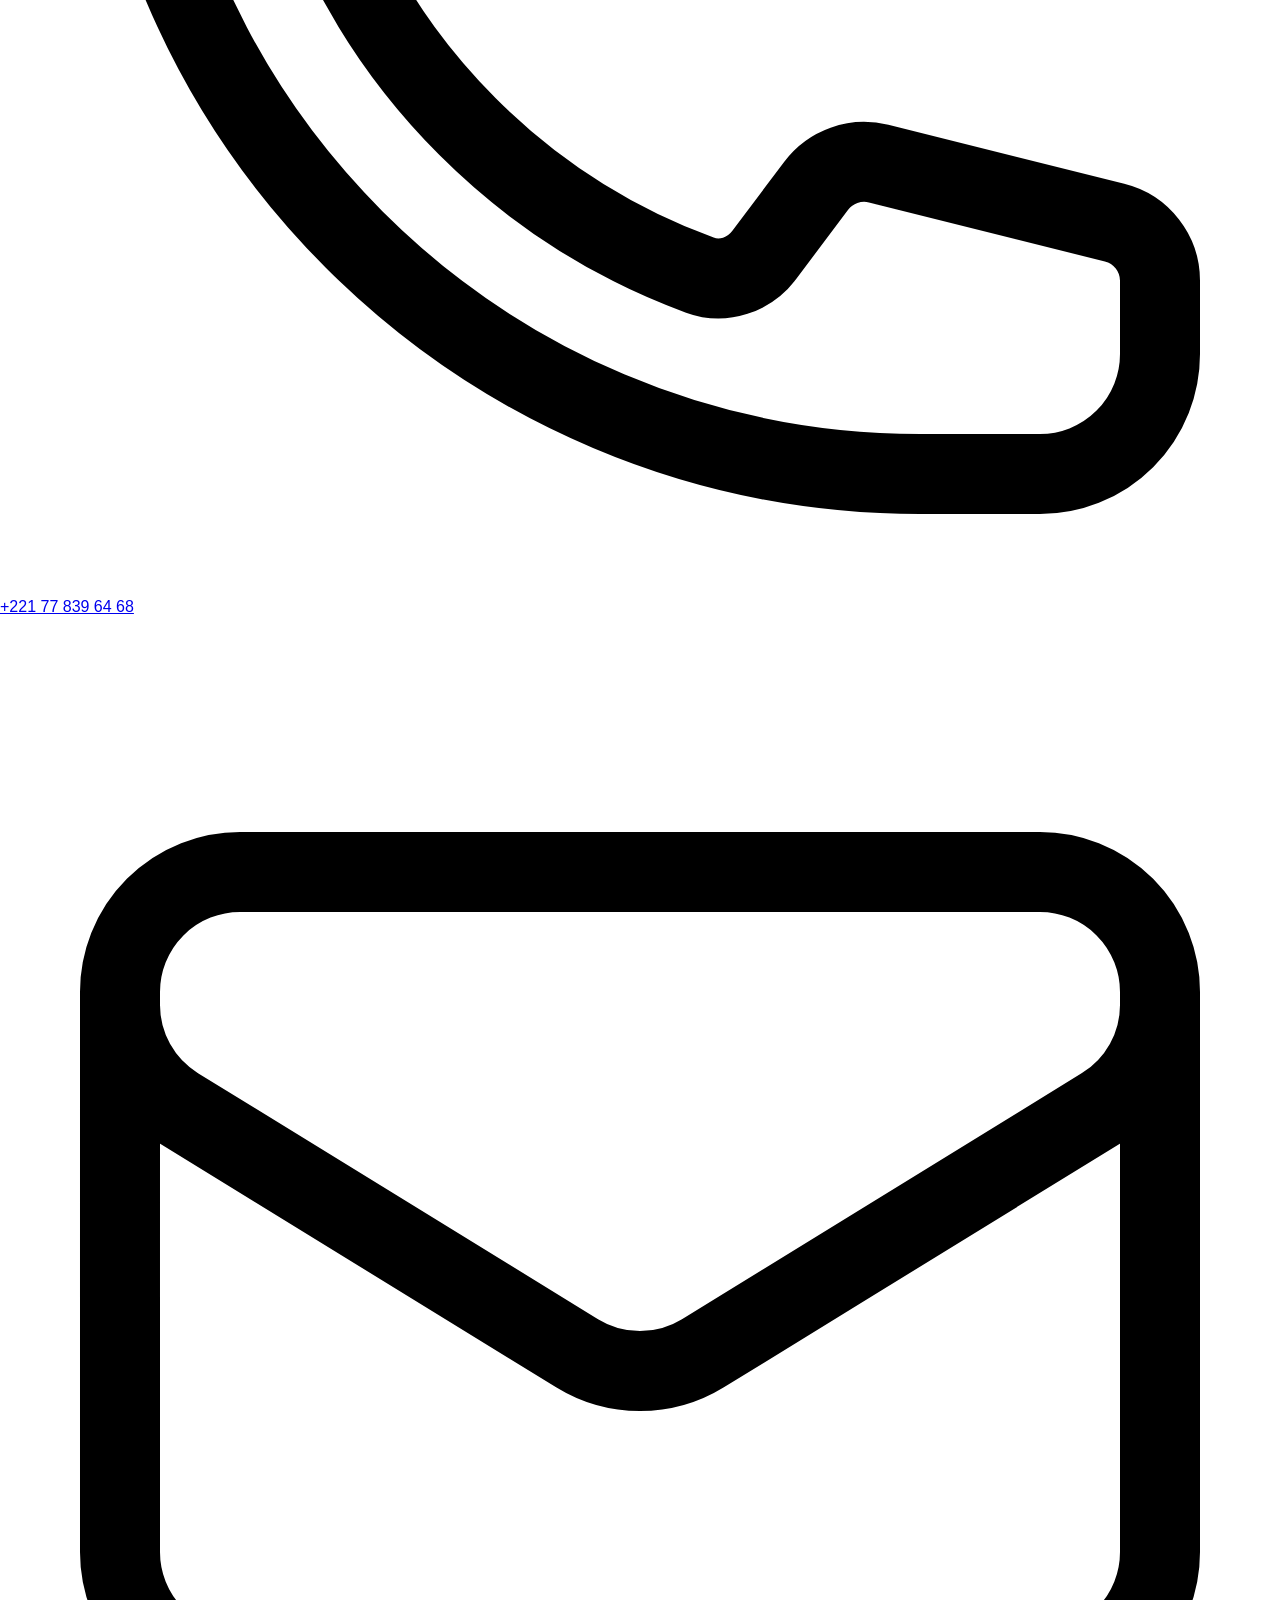
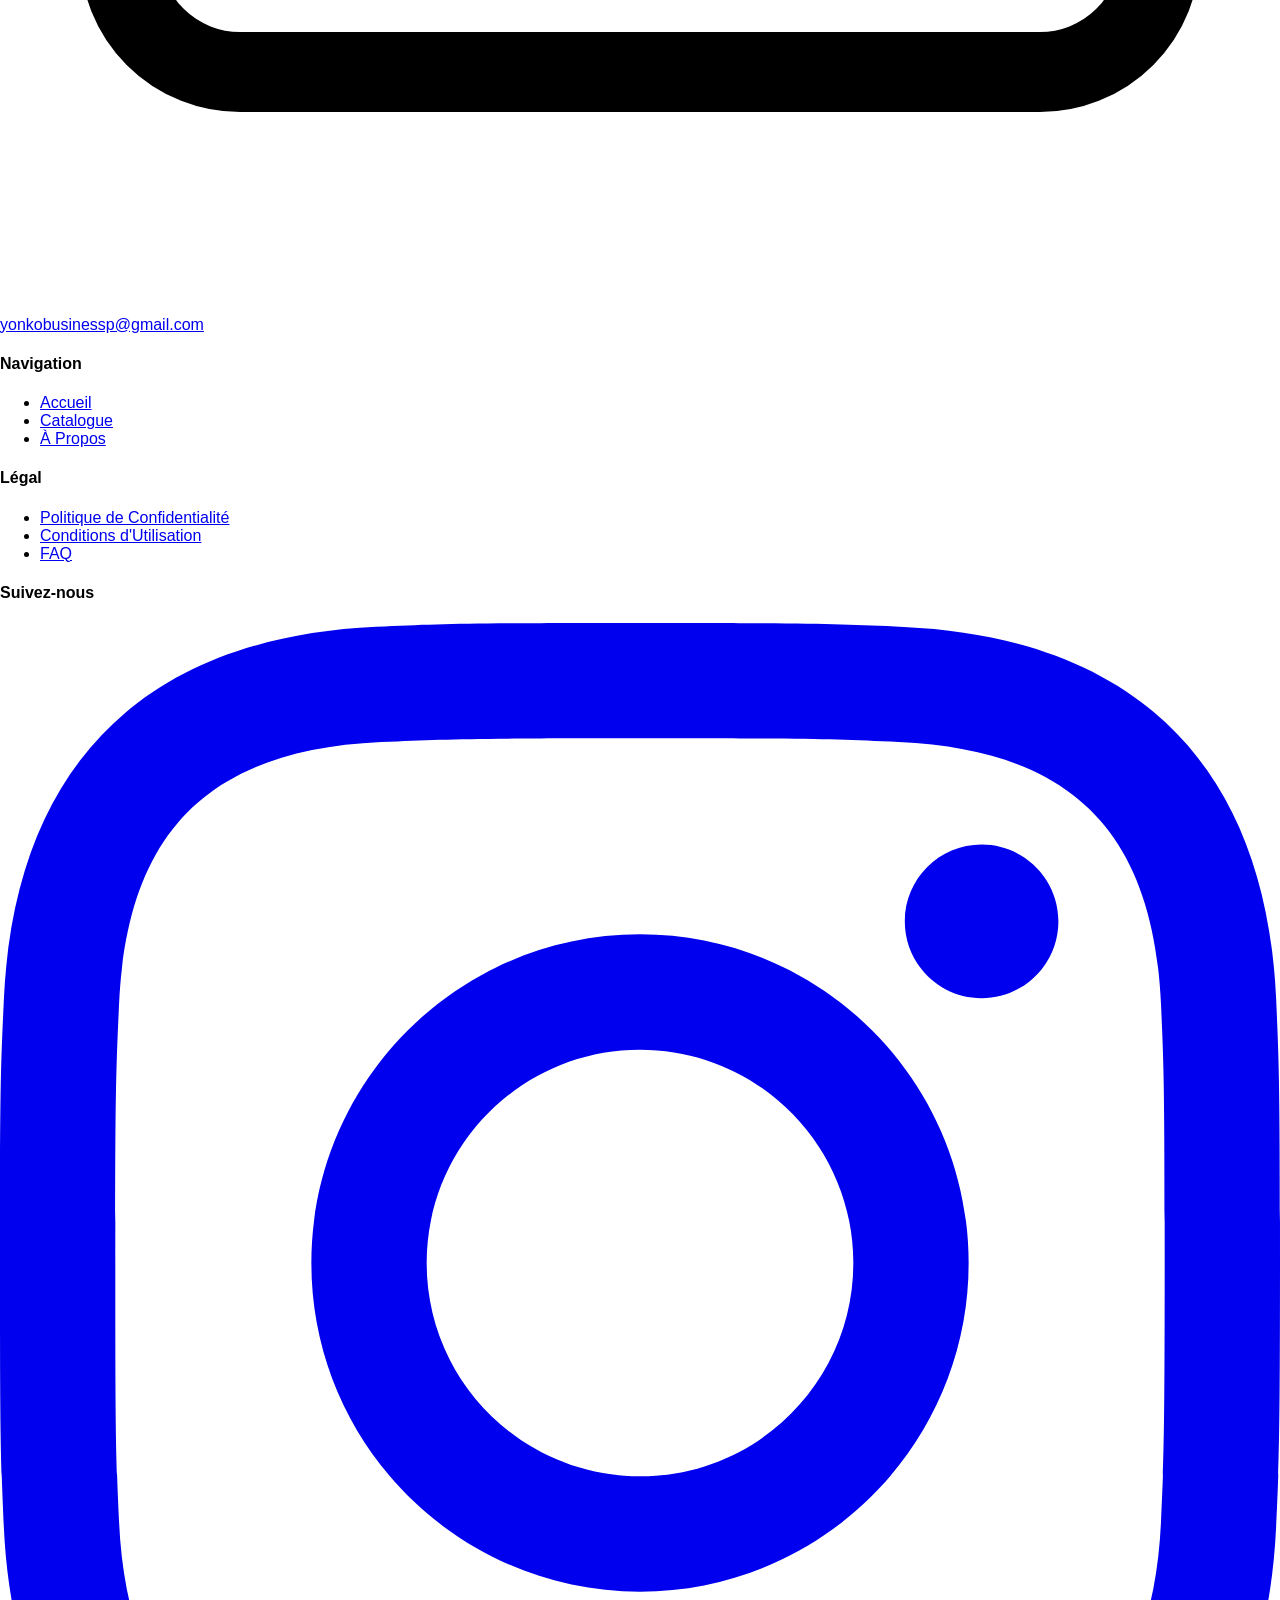
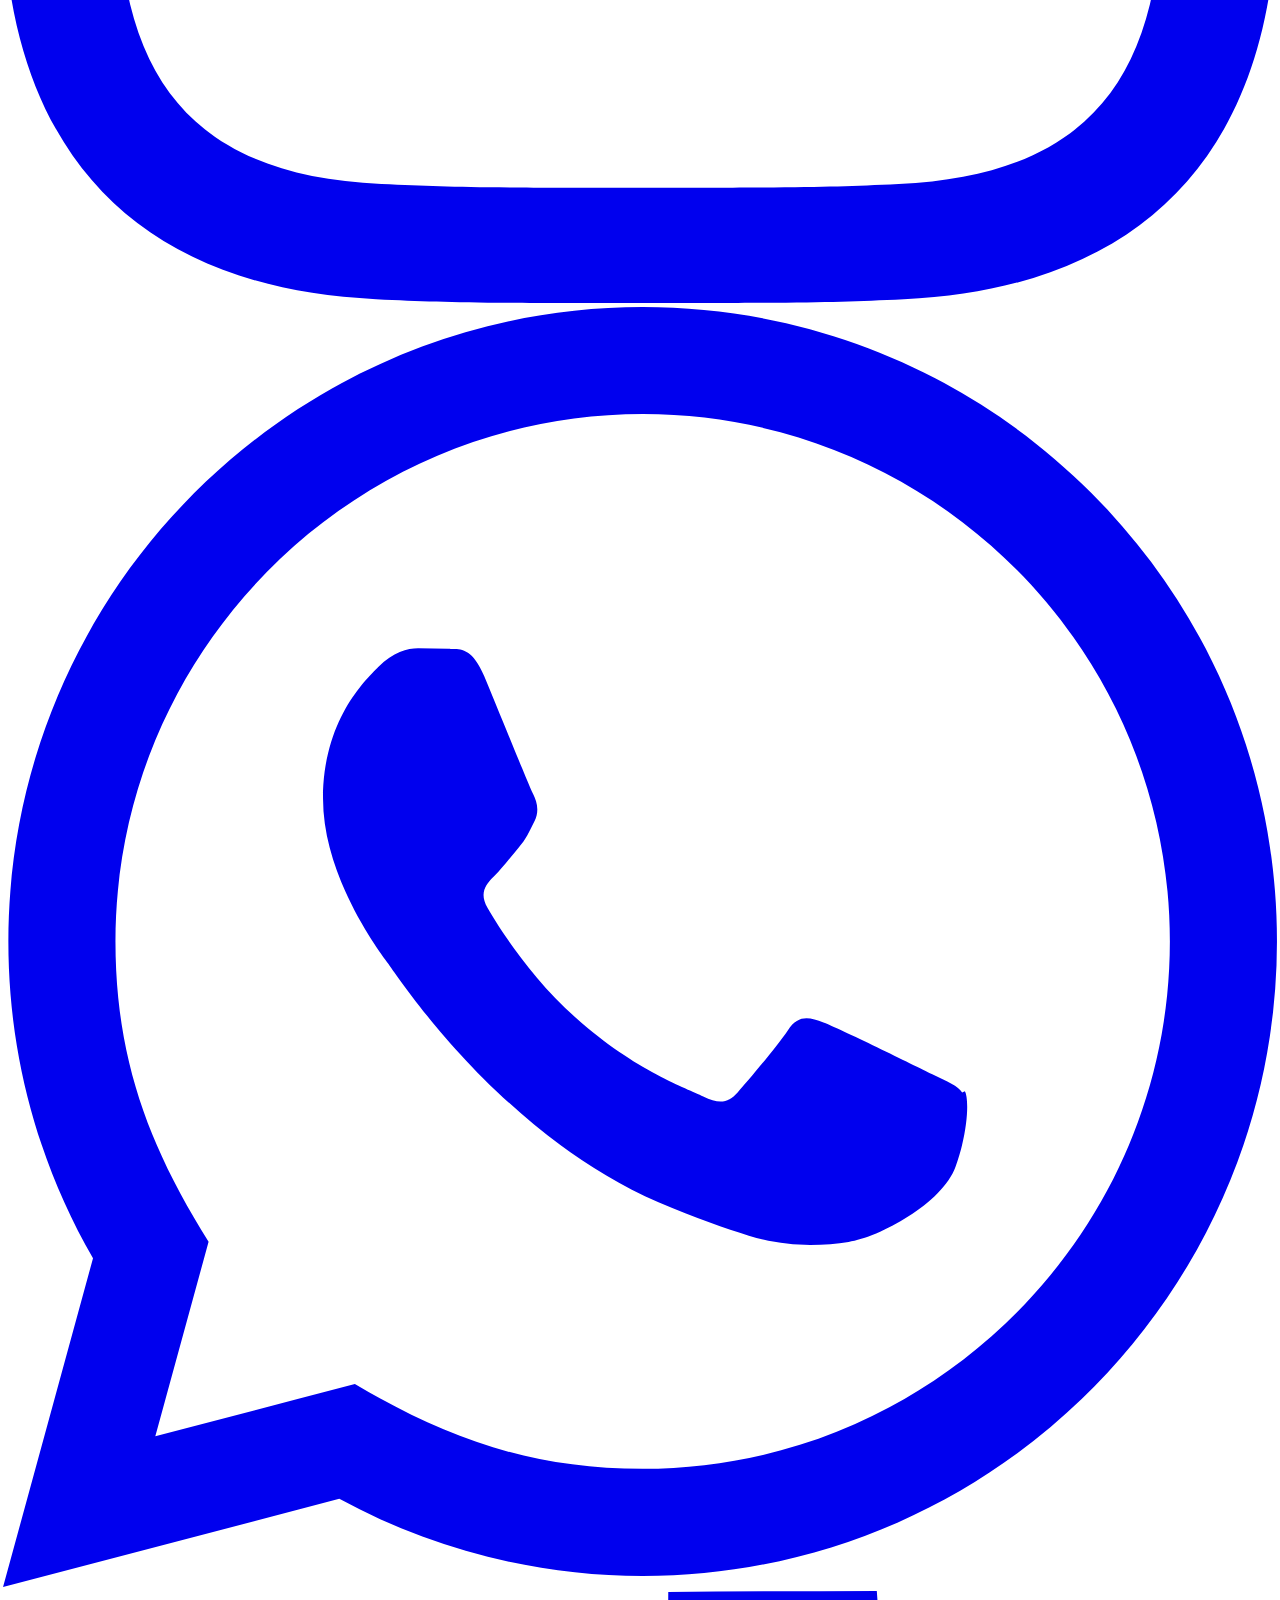
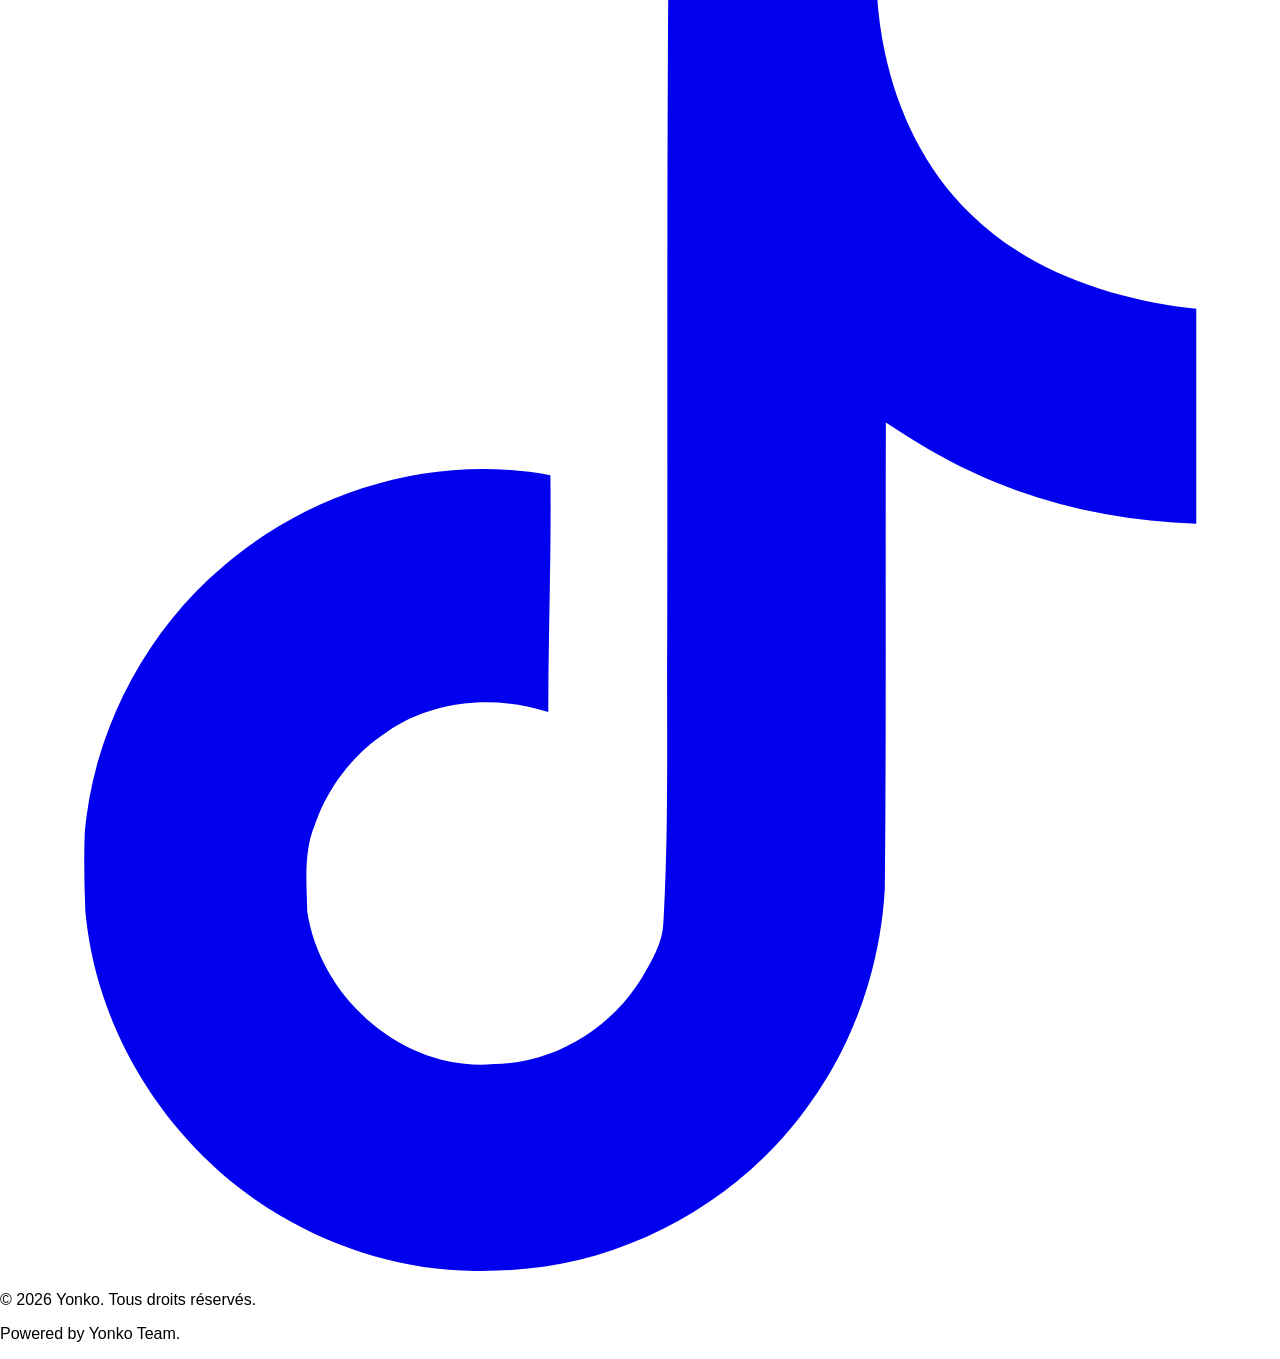
==== commit b62d03e4: "Add files via upload" ====
--- a/index.html
+++ b/index.html
@@ -131,11 +131,11 @@
   }
 }
 </script>
-  <script type="module" crossorigin src="/assets/index-BE4M_y52.js"></script>
+  <script type="module" crossorigin src="/assets/index-BygDLjze.js"></script>
   <link rel="stylesheet" crossorigin href="/assets/index-BHaHfdcQ.css">
 </head>
   <body class="bg-secondary dark:bg-slate-900 text-slate-800 dark:text-slate-200 transition-colors duration-300">
     <noscript>Vous devez activer JavaScript pour exécuter cette application.</noscript>
     <div id="root"></div>
   </body>
-</html>
+</html>
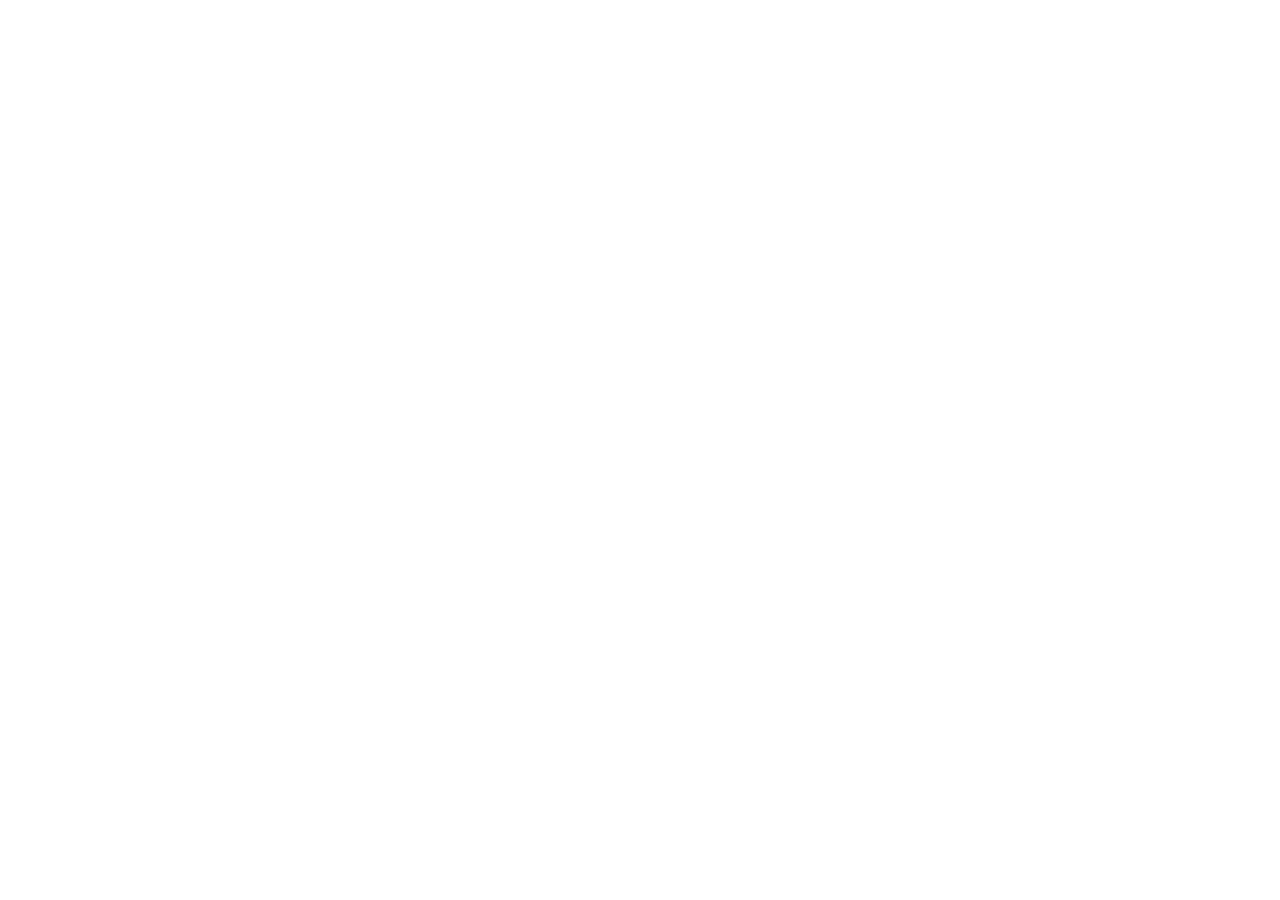
==== commit 43905024: "Update manifest link and modify scrollbar styles Yonko is getting into a new phase, the second bigge" ====
--- a/index.html
+++ b/index.html
@@ -56,86 +56,44 @@
     <link rel="icon" type="image/png" sizes="32x32" href="https://res.cloudinary.com/dqfqbzmfd/image/upload/v1755603793/yonkoLogoRoundCorner_jdx0x3.png">
     <link rel="icon" type="image/png" sizes="16x16" href="https://res.cloudinary.com/dqfqbzmfd/image/upload/v1755603793/yonkoLogoRoundCorner_jdx0x3.png">
     <link rel="icon" href="https://res.cloudinary.com/dqfqbzmfd/image/upload/v1755603793/yonkoLogoRoundCorner_jdx0x3.png" sizes="any">
-    <link rel="manifest" href="/assets/manifest-DvouEwKQ.json" />
+    <link rel="manifest" href="/manifest.json" />
 
     <title>Yonko</title>
     <script src="https://cdn.tailwindcss.com"></script>
-
     <script>
-    tailwind.config = {
-      darkMode: 'class', // or 'media'
-
-      theme: {
-        extend: {
-          colors: {
-            'primary': {
-              light: '#ffcc4d',    // lighter shade of #ffaa00
-              DEFAULT: '#ffaa00',  // main color
-              dark: '#cc8800'      // darker shade
-            },
-            'secondary': '#fff8e1', // soft cream/light yellow
-            'accent': '#d72638' // bold warm red
+      tailwind.config = {
+        darkMode: 'class', // or 'media'
+        theme: {
+          extend: {
+            colors: {
+              'primary': {
+                light: '#ffcc4d',    // lighter shade of #ffaa00
+                DEFAULT: '#ffaa00',  // main color
+                dark: '#cc8800'      // darker shade
+              },
+              'secondary': '#fff8e1', // soft cream/light yellow
+              'accent': '#d72638' // bold warm red
+            }
           }
         }
       }
-    }
     </script>
-
-   <style>
-  /* Basic scrollbar styling for a more modern look */
-  ::-webkit-scrollbar {
-    width: 8px;
-    height: 8px;
-  }
-
-  ::-webkit-scrollbar-track {
-    background: #f1f1f1;
-    border-radius: 10px;
-  }
-
-  ::-webkit-scrollbar-thumb {
-    background: #ffaa00; /* primary color */
-    border-radius: 10px;
-  }
-
-  ::-webkit-scrollbar-thumb:hover {
-    background: #cc8800; /* primary-dark color */
-  }
-
-  /* For dark mode */
-  .dark ::-webkit-scrollbar-track {
-    background: #2c3e50; /* A dark background for the track */
-  }
-
-  .dark ::-webkit-scrollbar-thumb {
-    background: #ffcc4d; /* lighter primary for dark mode */
-  }
-
-  .dark ::-webkit-scrollbar-thumb:hover {
-    background: #ffaa00; /* default primary on hover */
-  }
-
-  body {
-    overscroll-behavior-y: contain; /* Prevents pull-to-refresh on mobile when not needed */
-  }
-</style>
-
-
-  <script type="importmap">
-{
-  "imports": {
-    "react": "https://esm.sh/react@^19.1.0",
-    "react/": "https://esm.sh/react@^19.1.0/",
-    "react-dom/": "https://esm.sh/react-dom@^19.1.0/",
-    "react-router-dom": "https://esm.sh/react-router-dom@^7.6.2"
-  }
-}
-</script>
-  <script type="module" crossorigin src="/assets/index-BygDLjze.js"></script>
-  <link rel="stylesheet" crossorigin href="/assets/index-BHaHfdcQ.css">
+    <style>
+      /* Hide scrollbar for Chrome, Safari and Opera */
+      ::-webkit-scrollbar {
+        display: none;
+      }
+      /* Hide scrollbar for IE, Edge and Firefox */
+      body {
+        -ms-overflow-style: none;  /* IE and Edge */
+        scrollbar-width: none;  /* Firefox */
+        overscroll-behavior-y: contain; /* Prevents pull-to-refresh on mobile when not needed */
+      }
+    </style>
+<link rel="stylesheet" href="/index.css">
 </head>
   <body class="bg-secondary dark:bg-slate-900 text-slate-800 dark:text-slate-200 transition-colors duration-300">
-    <noscript>Vous devez activer JavaScript pour exécuter cette application.</noscript>
     <div id="root"></div>
+    <script type="module" src="/index.tsx"></script>
   </body>
-</html>+</html>
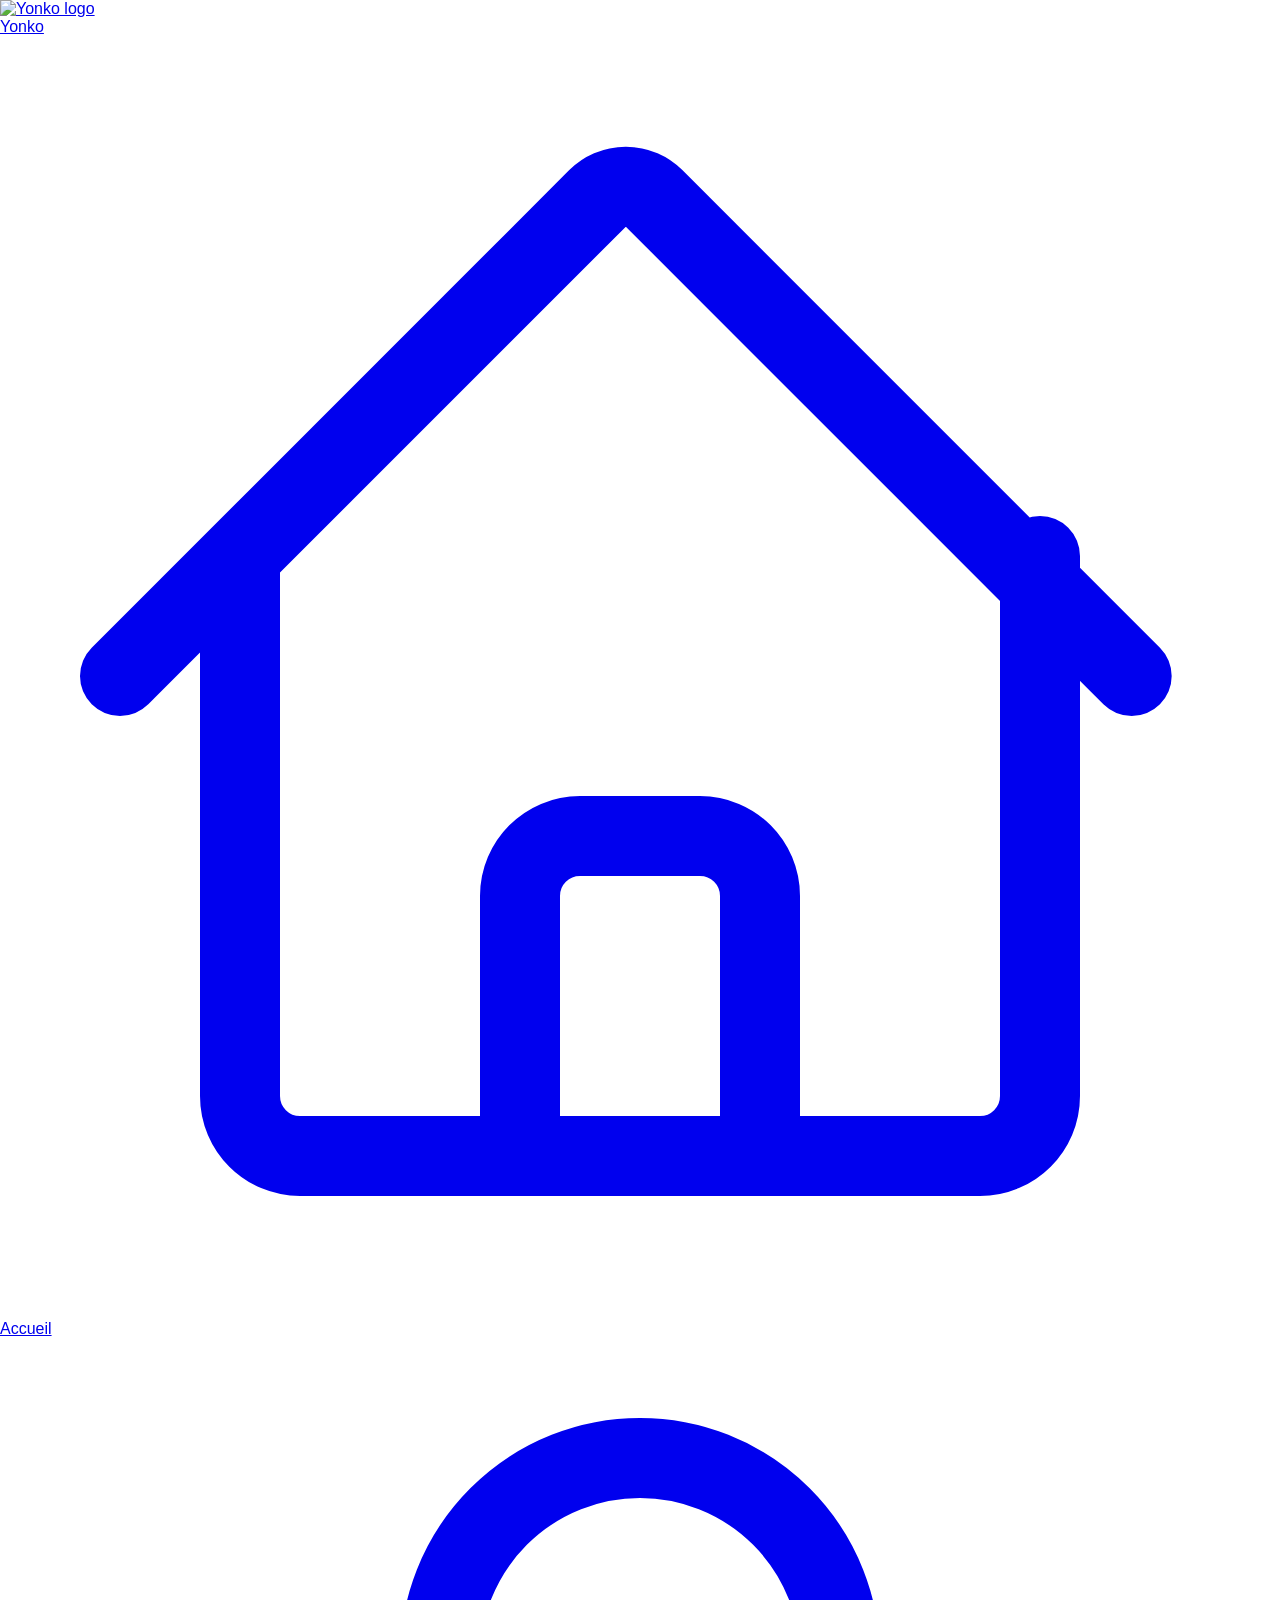
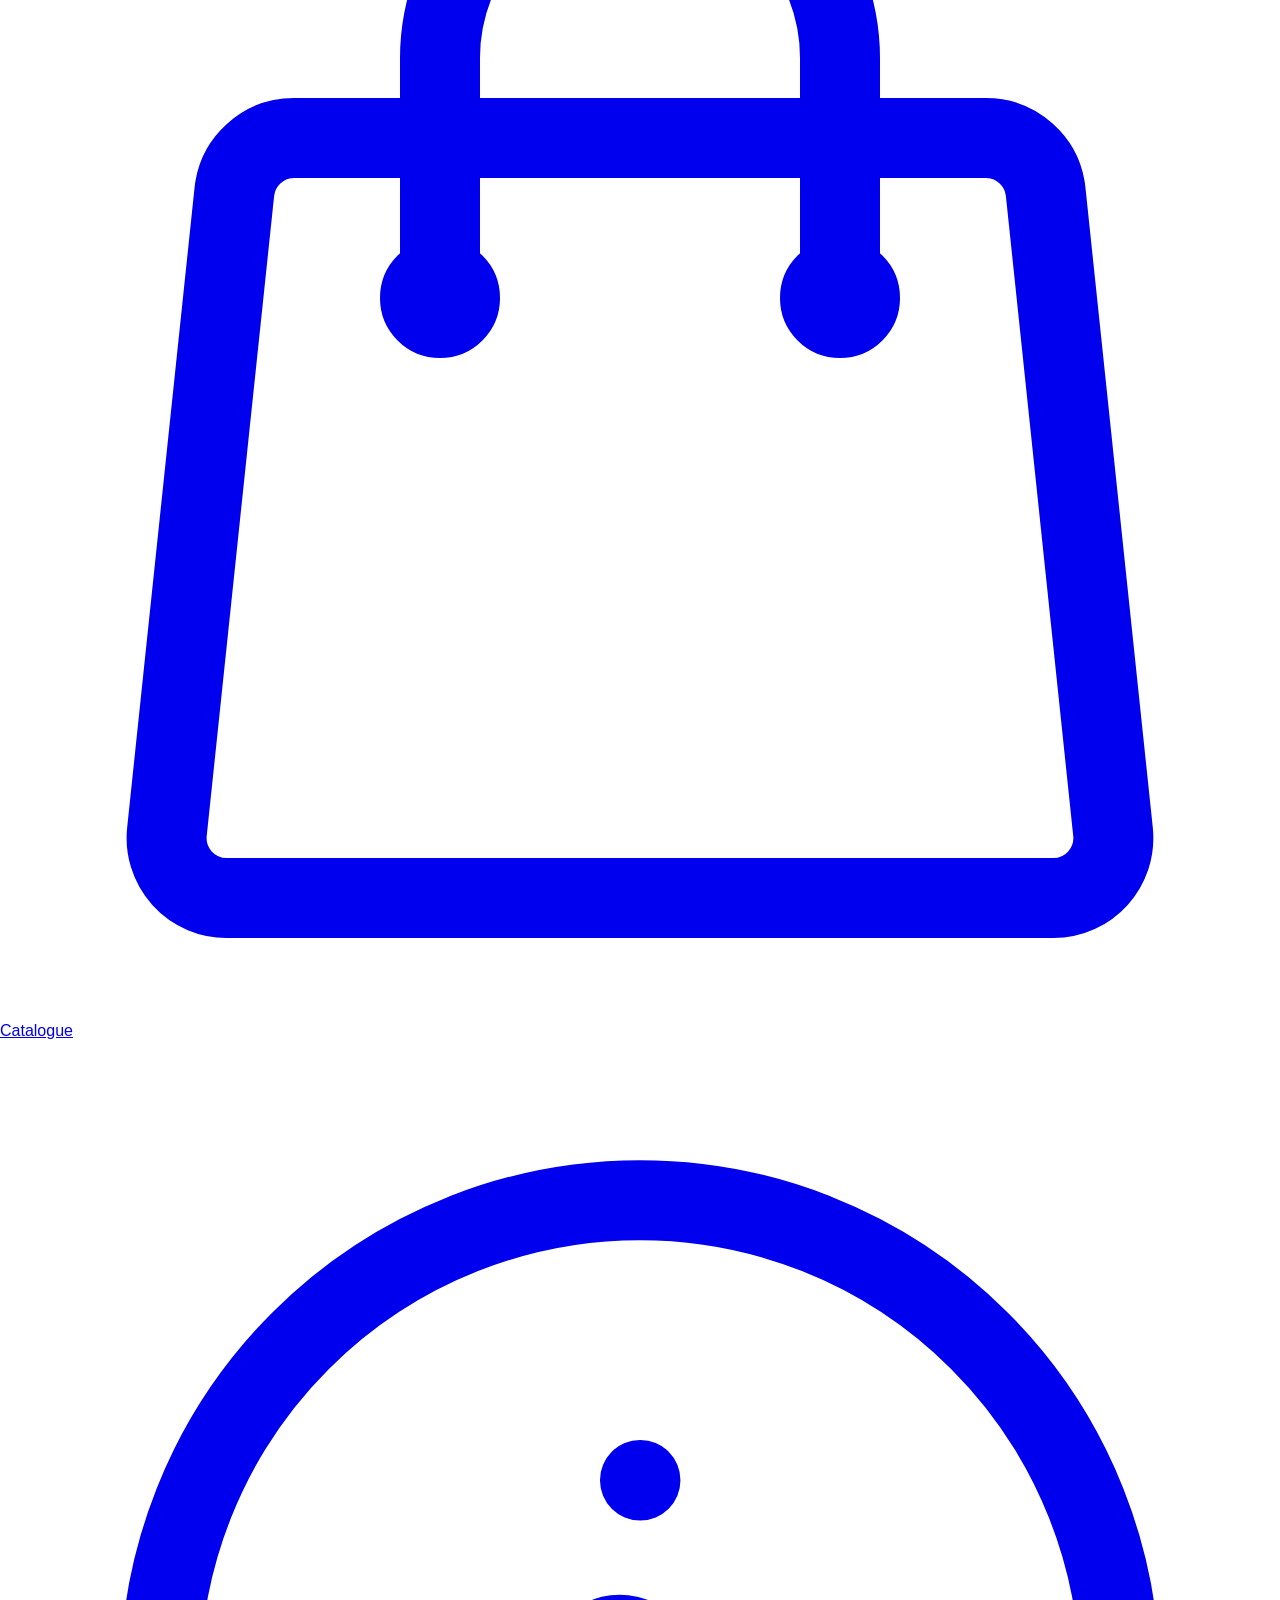
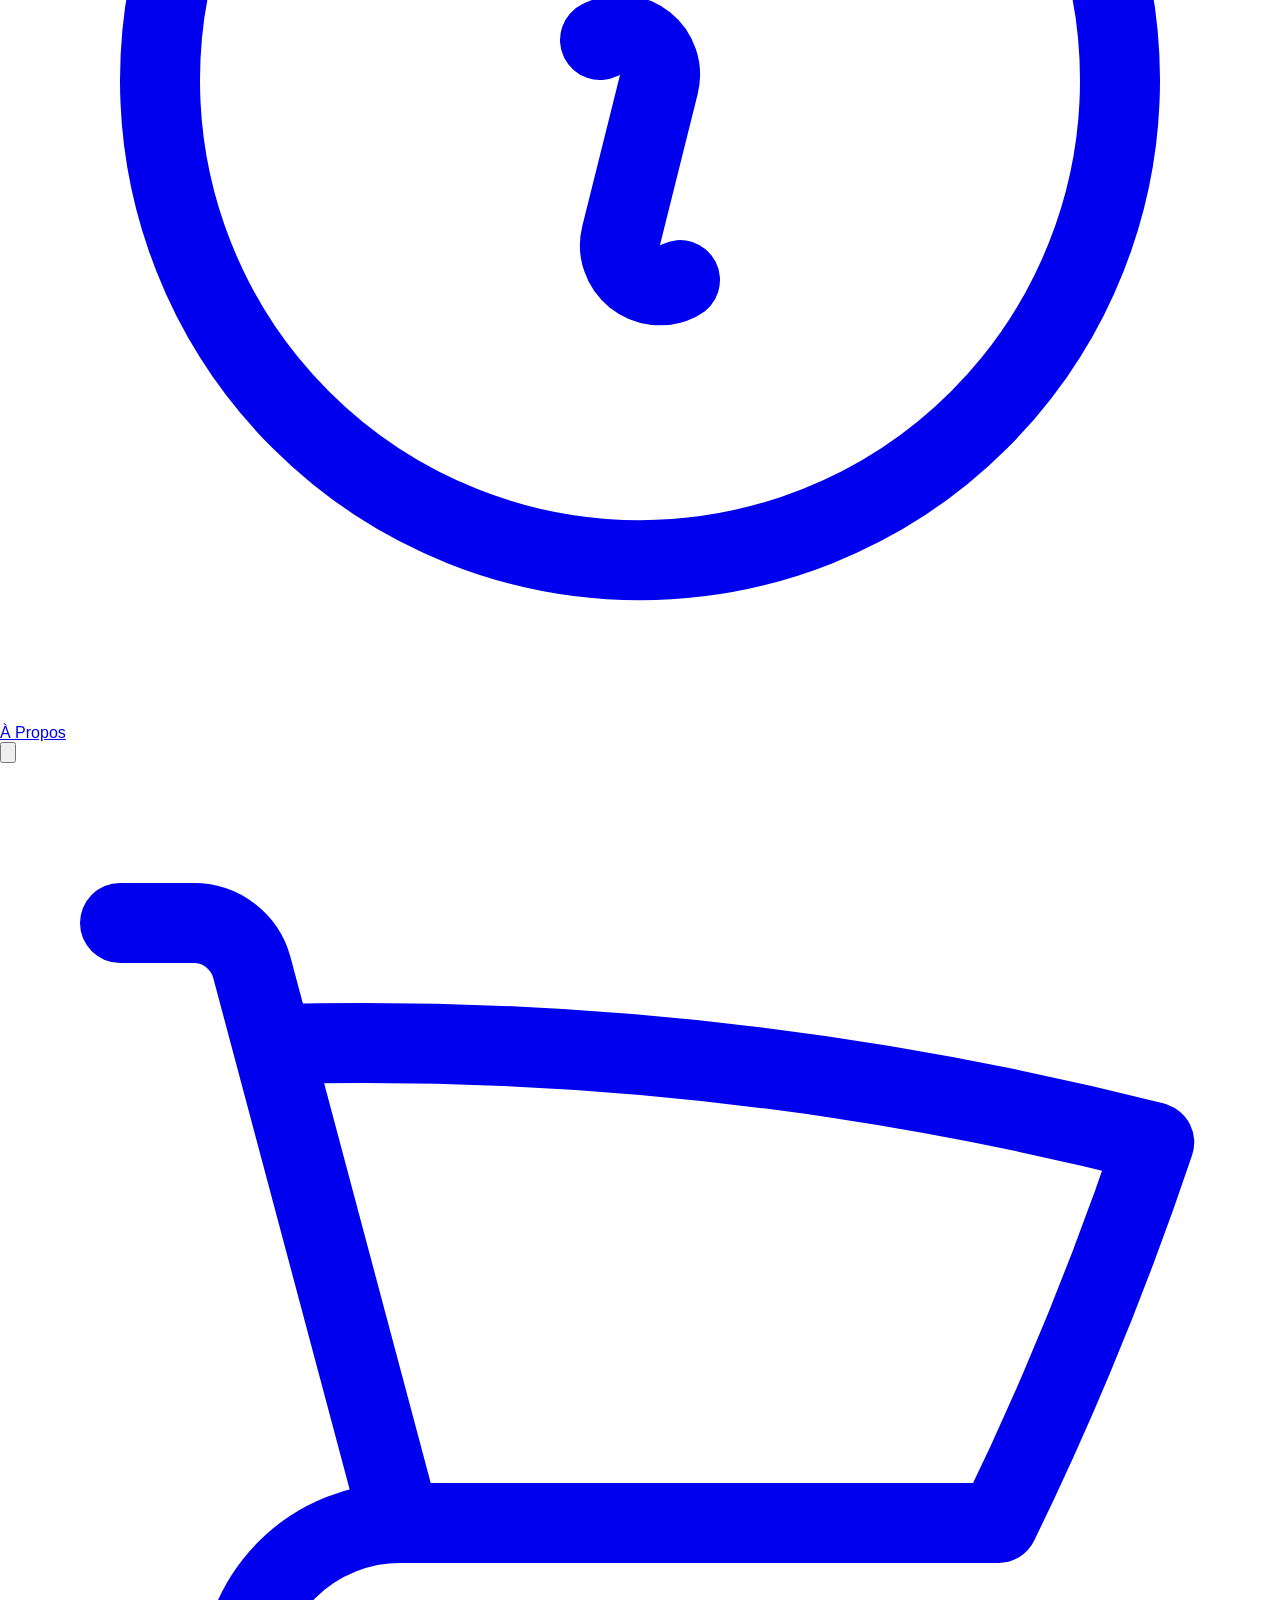
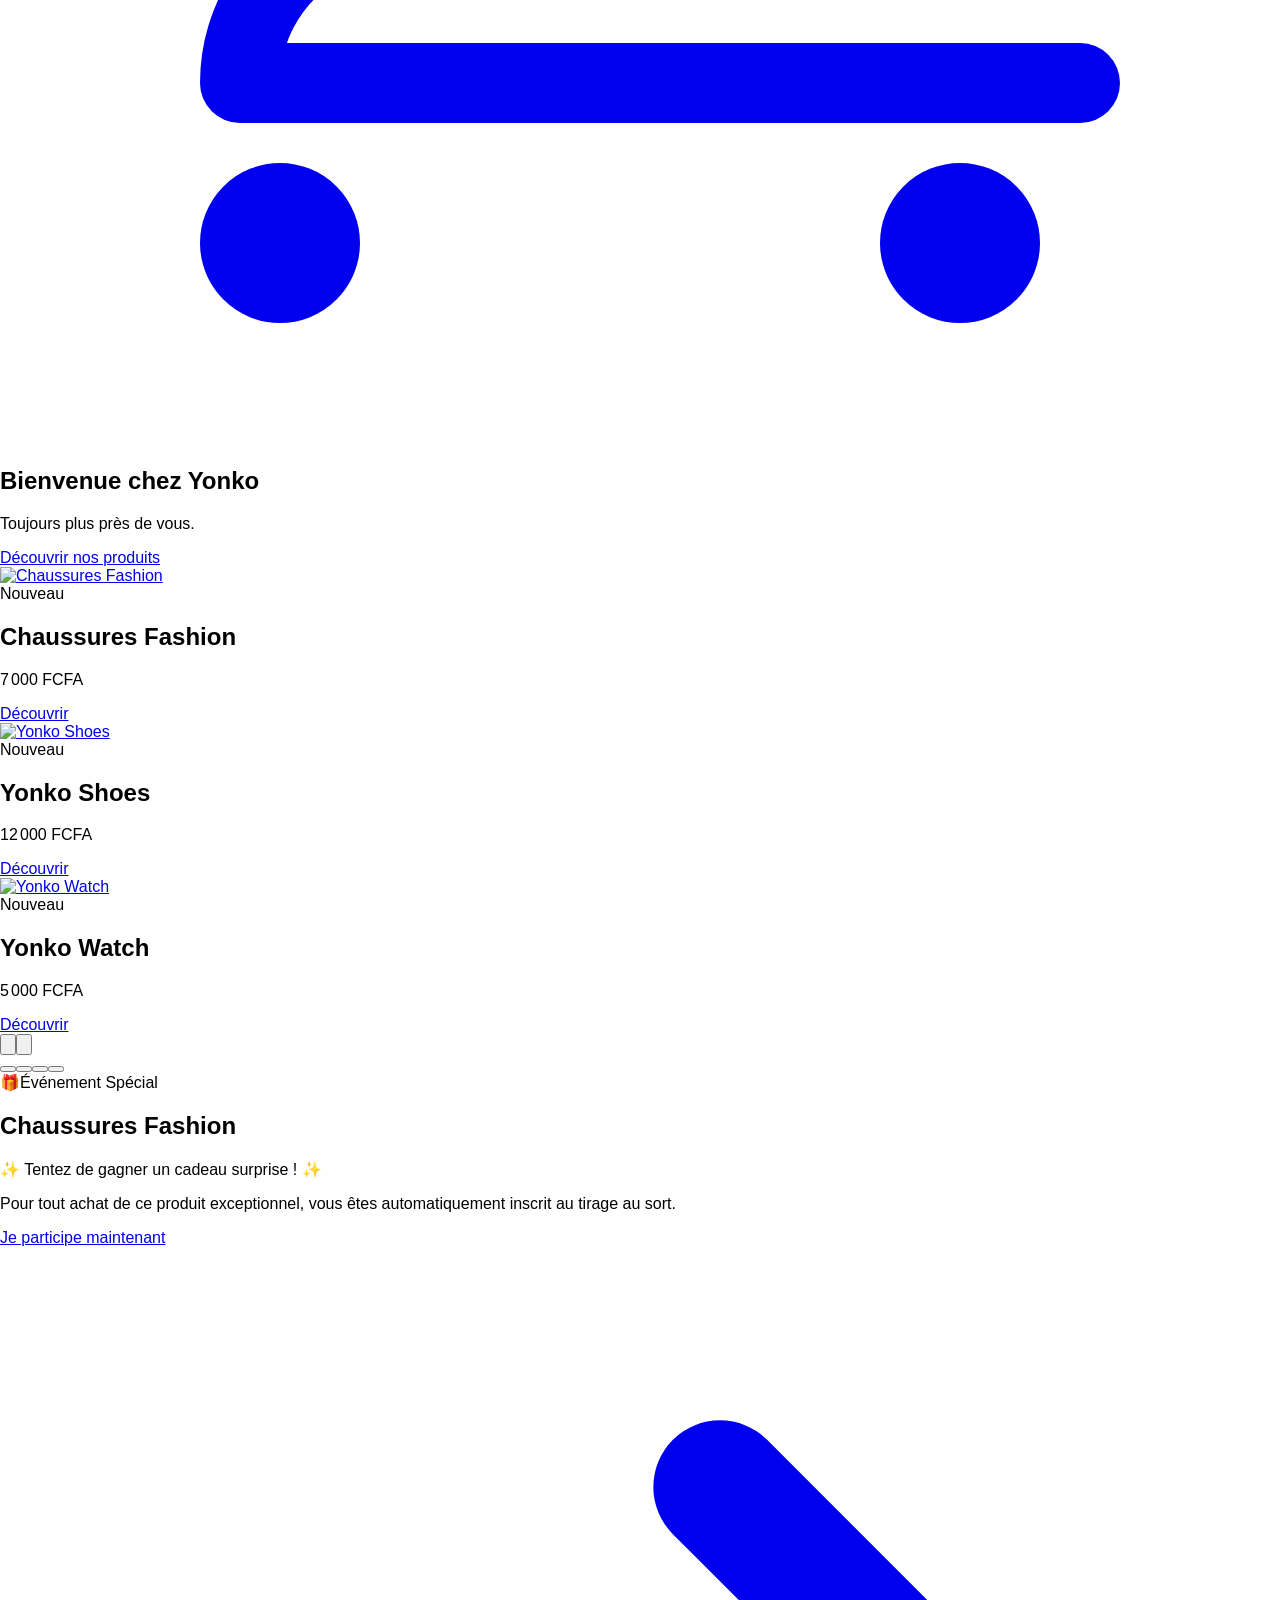
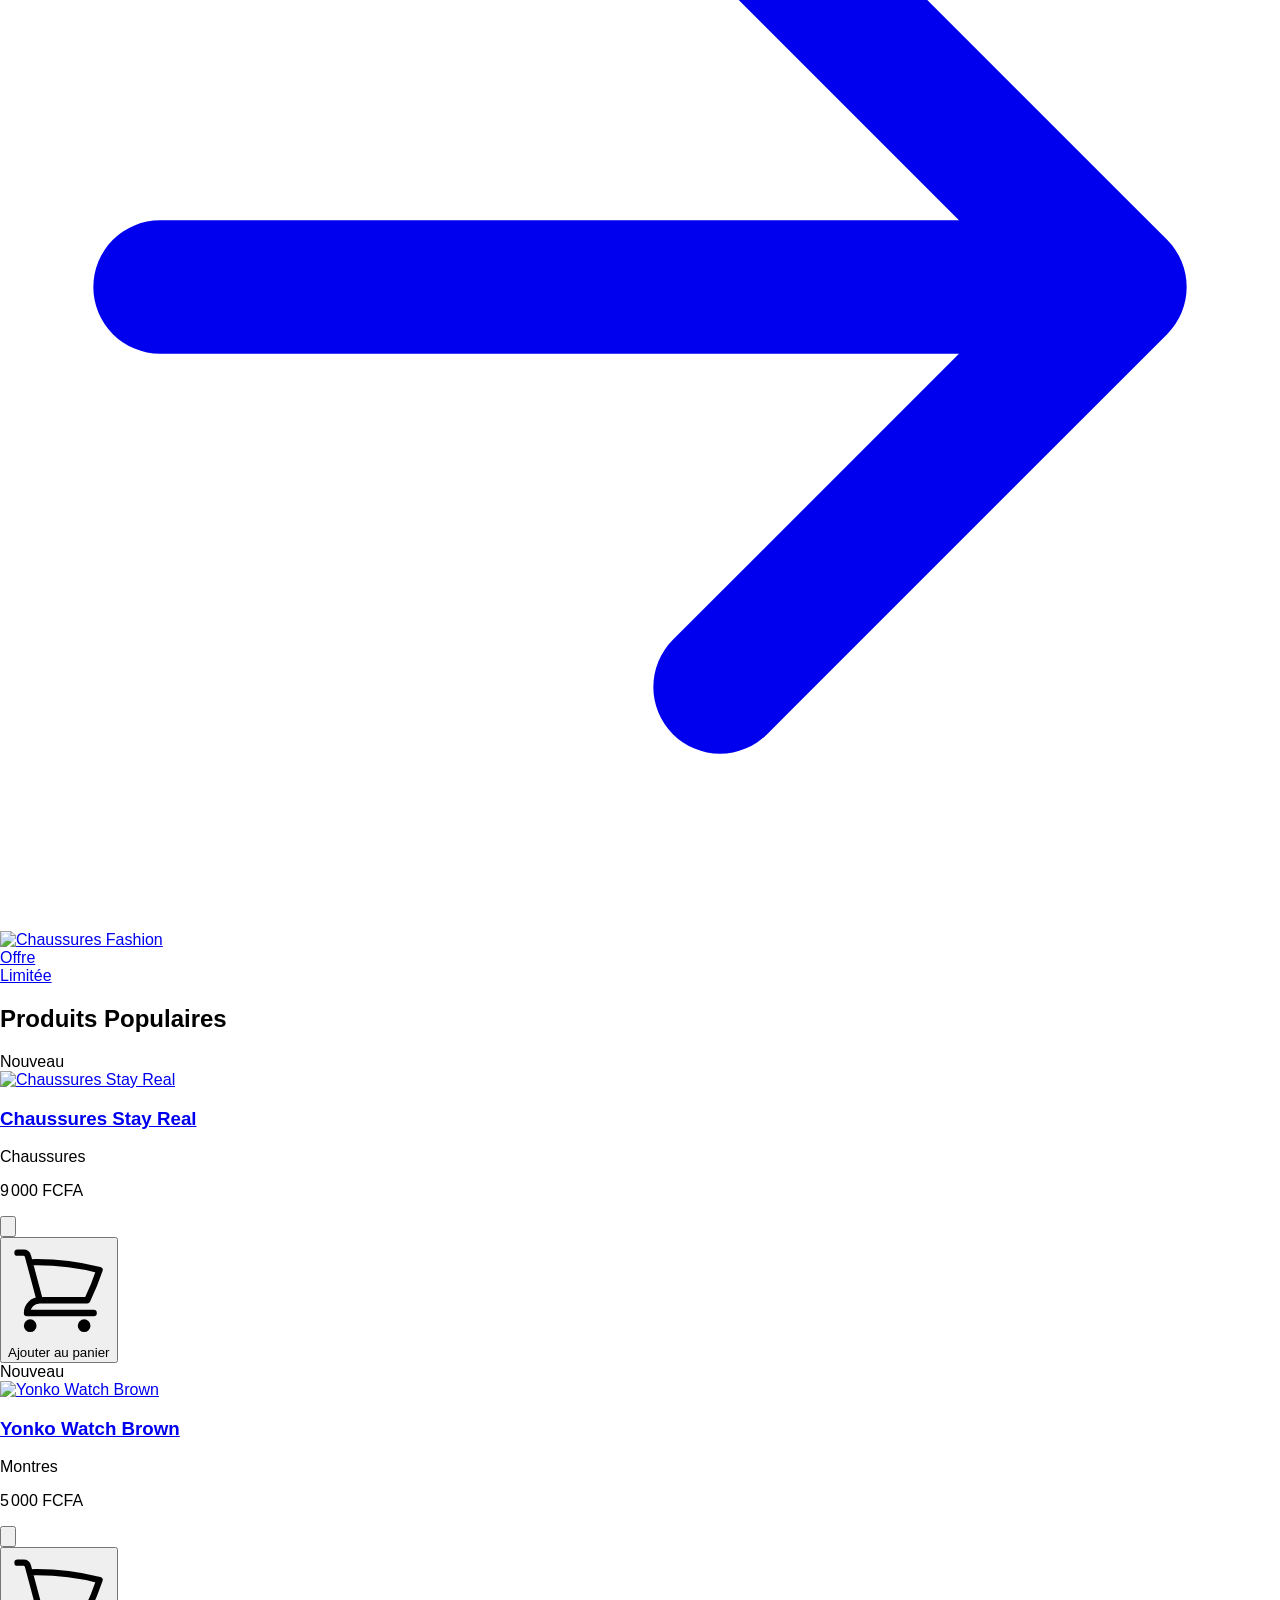
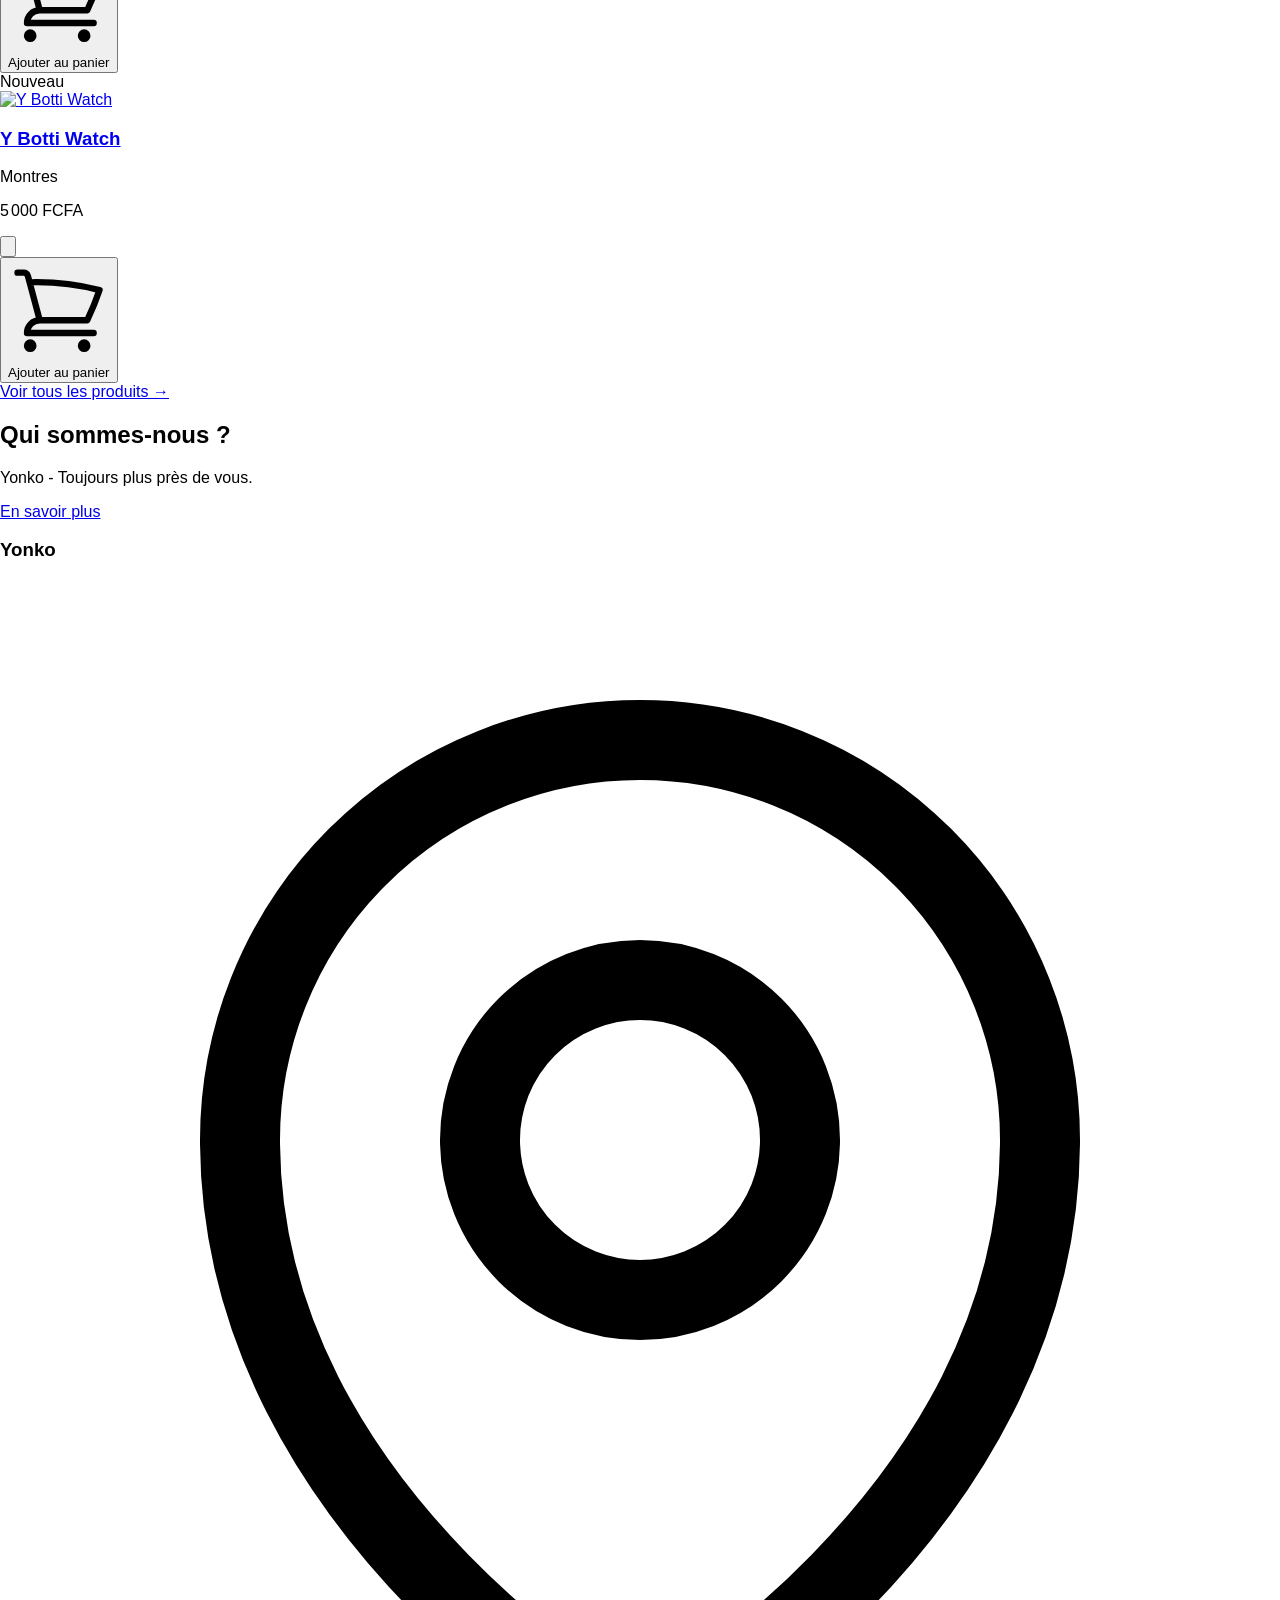
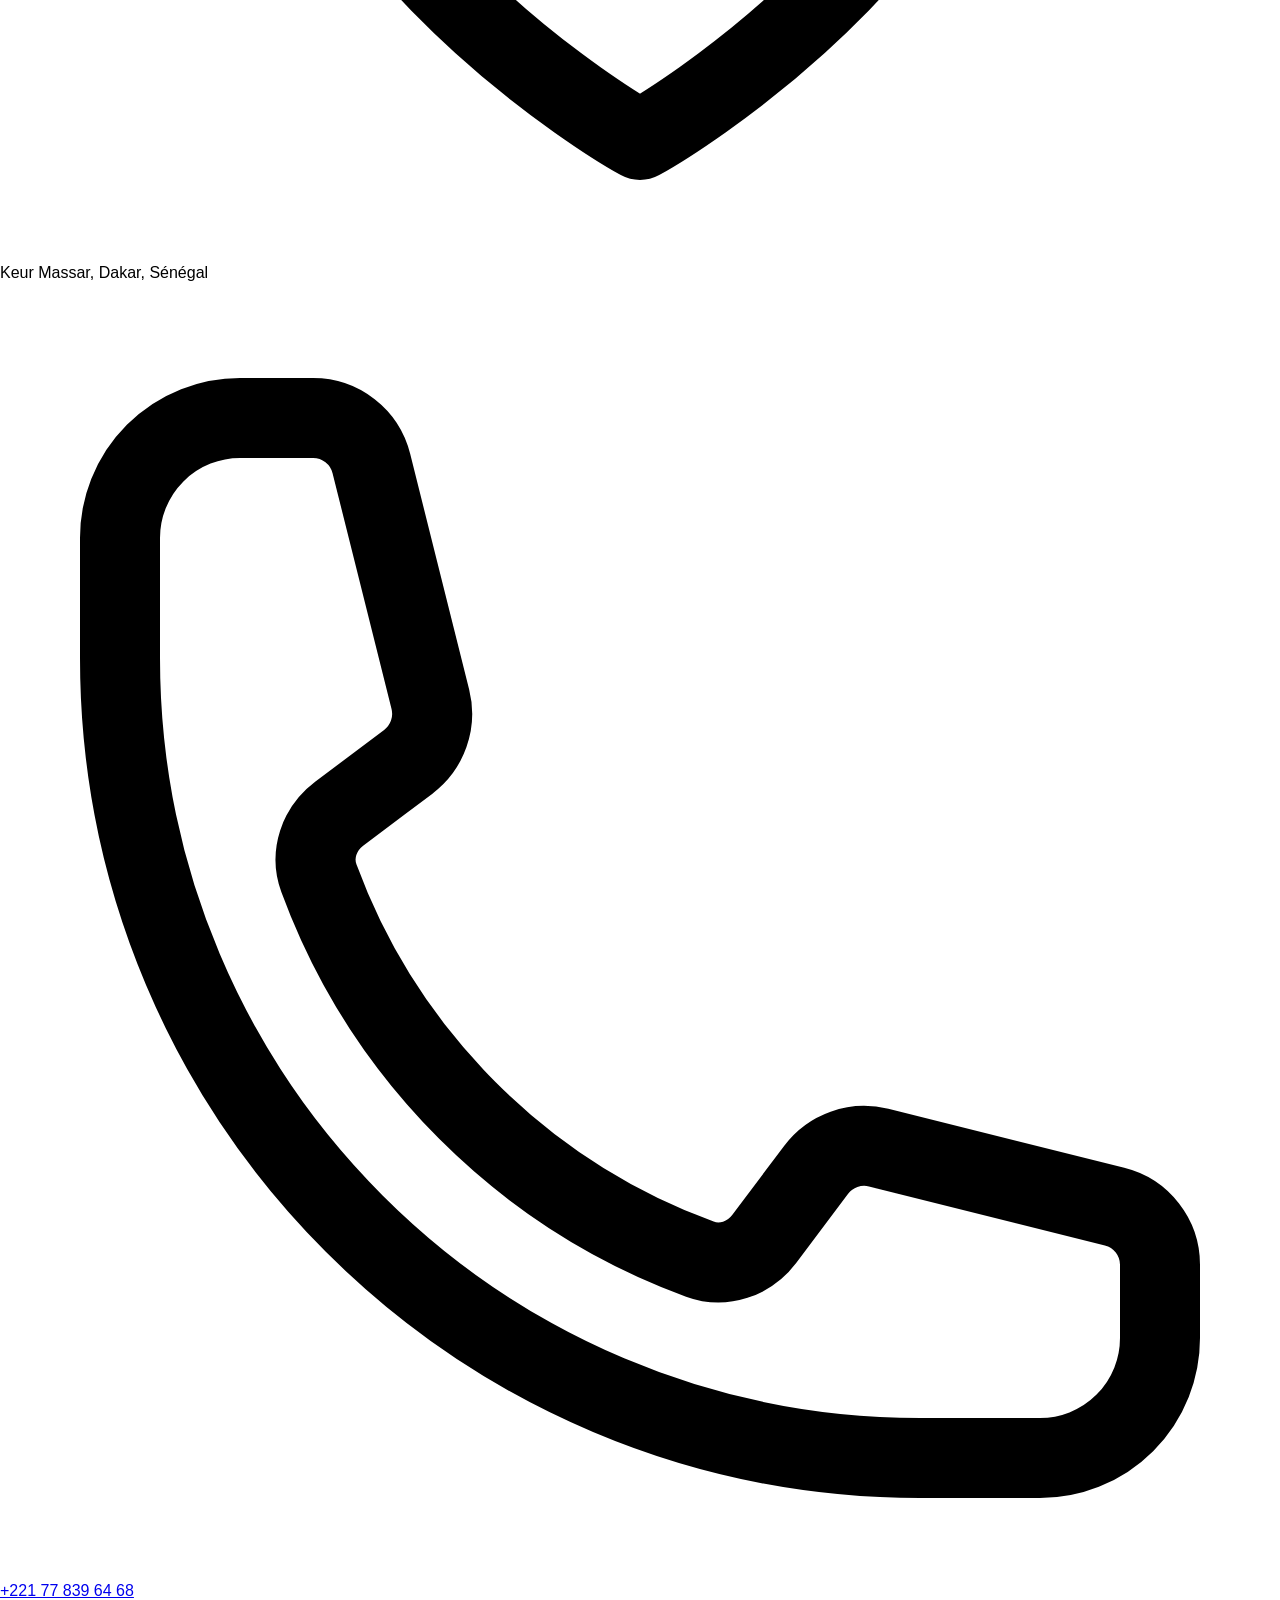
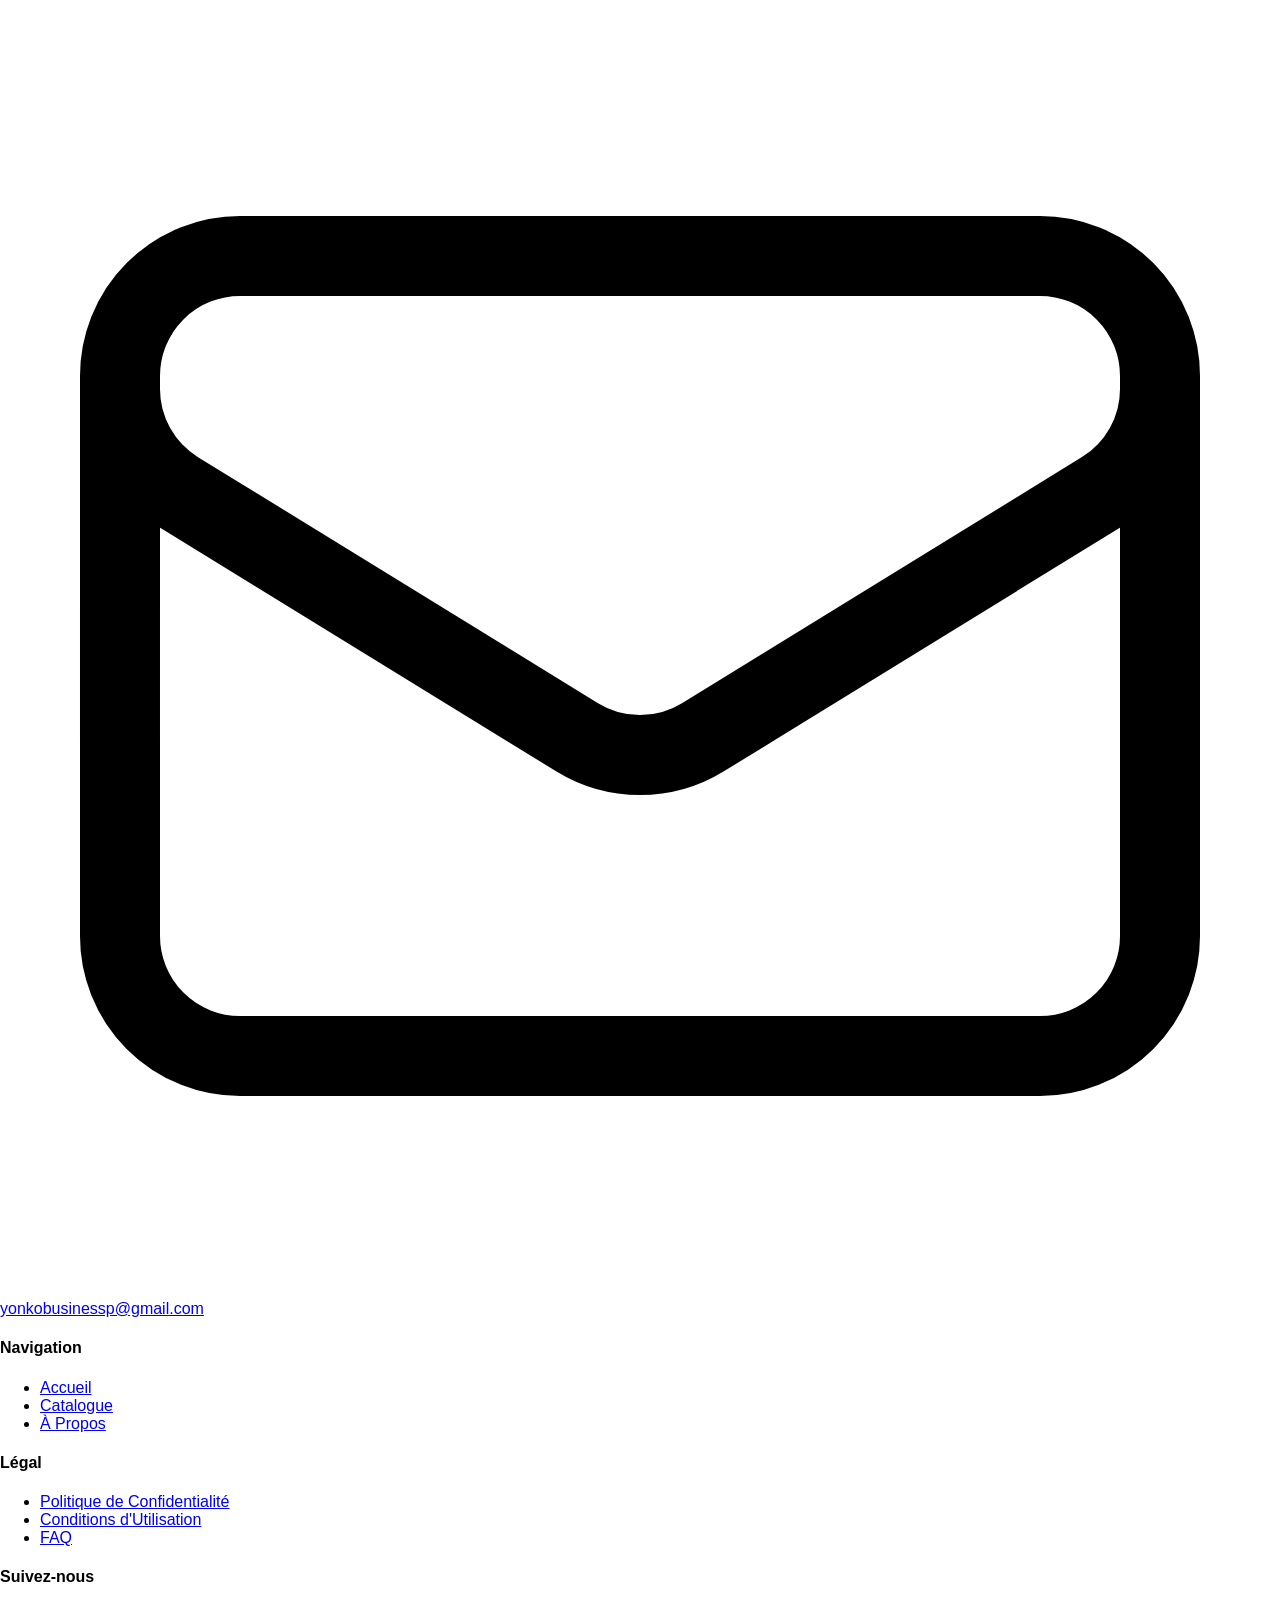
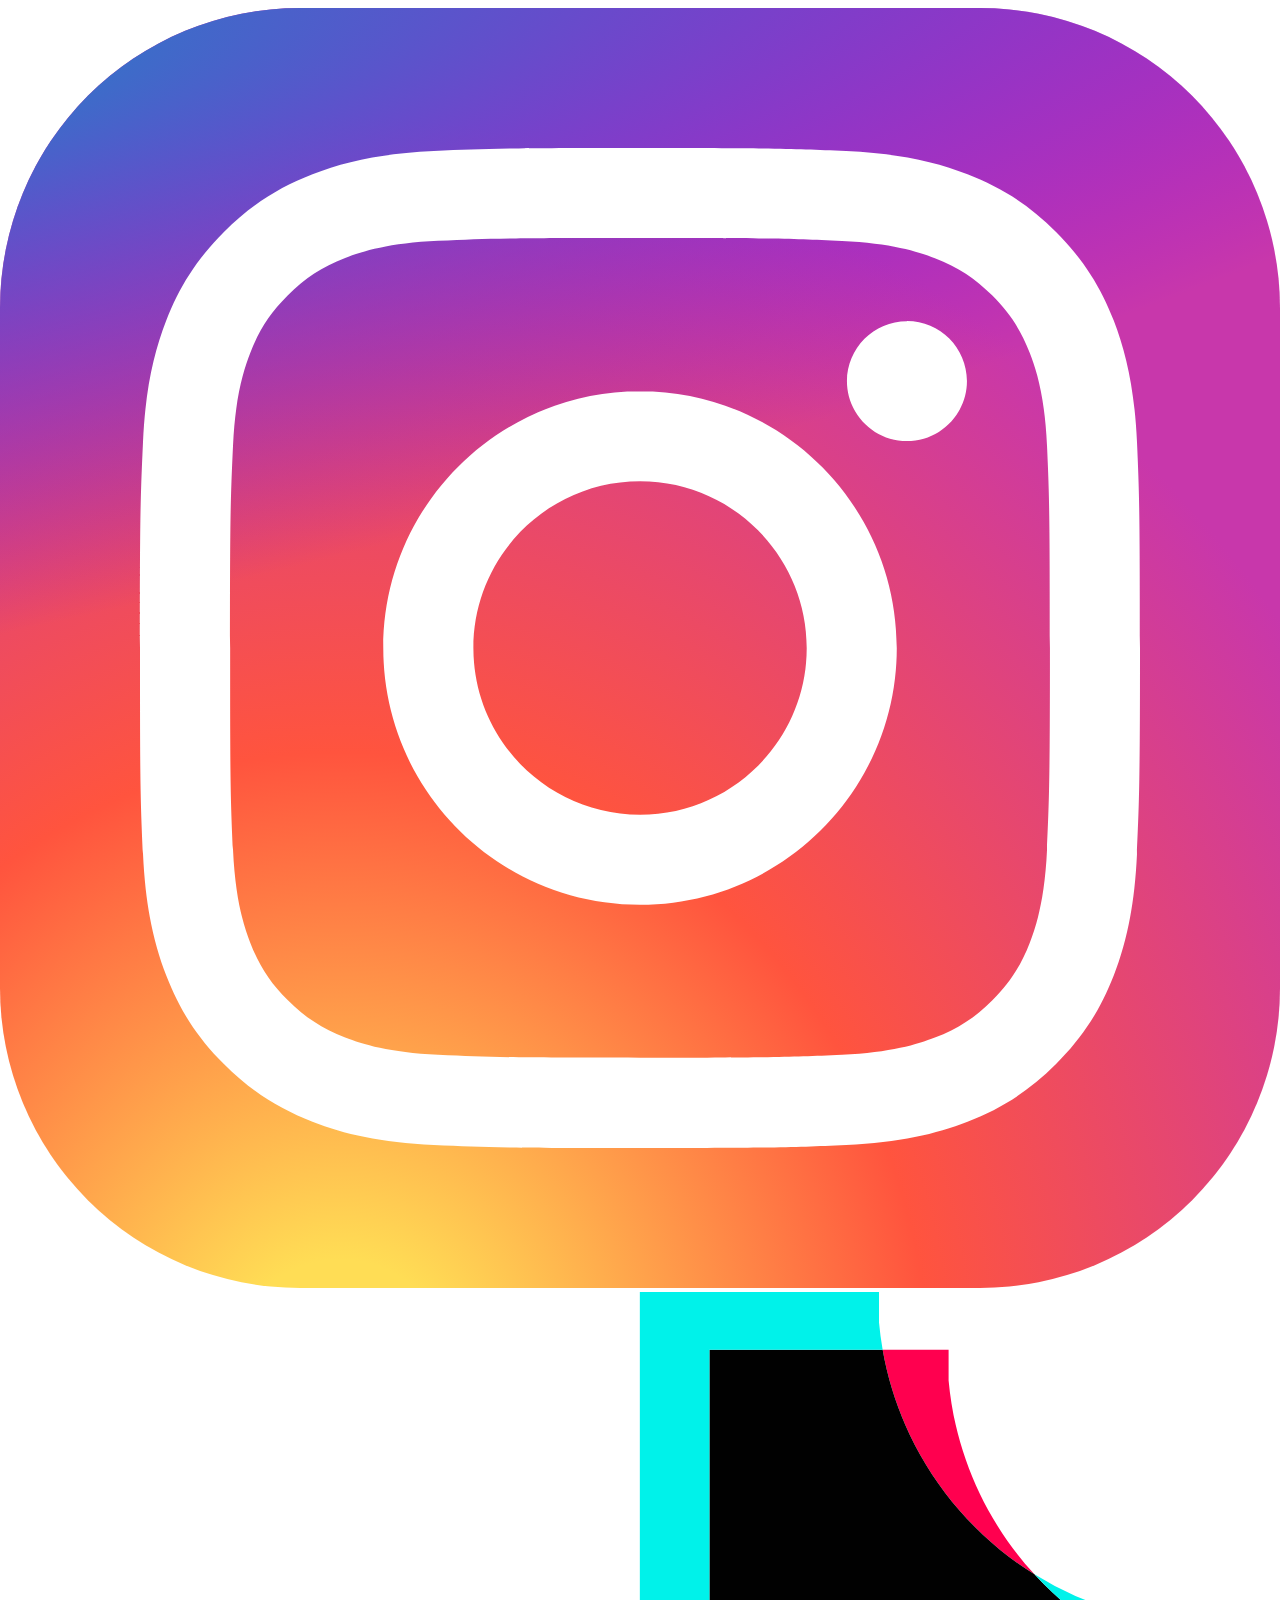
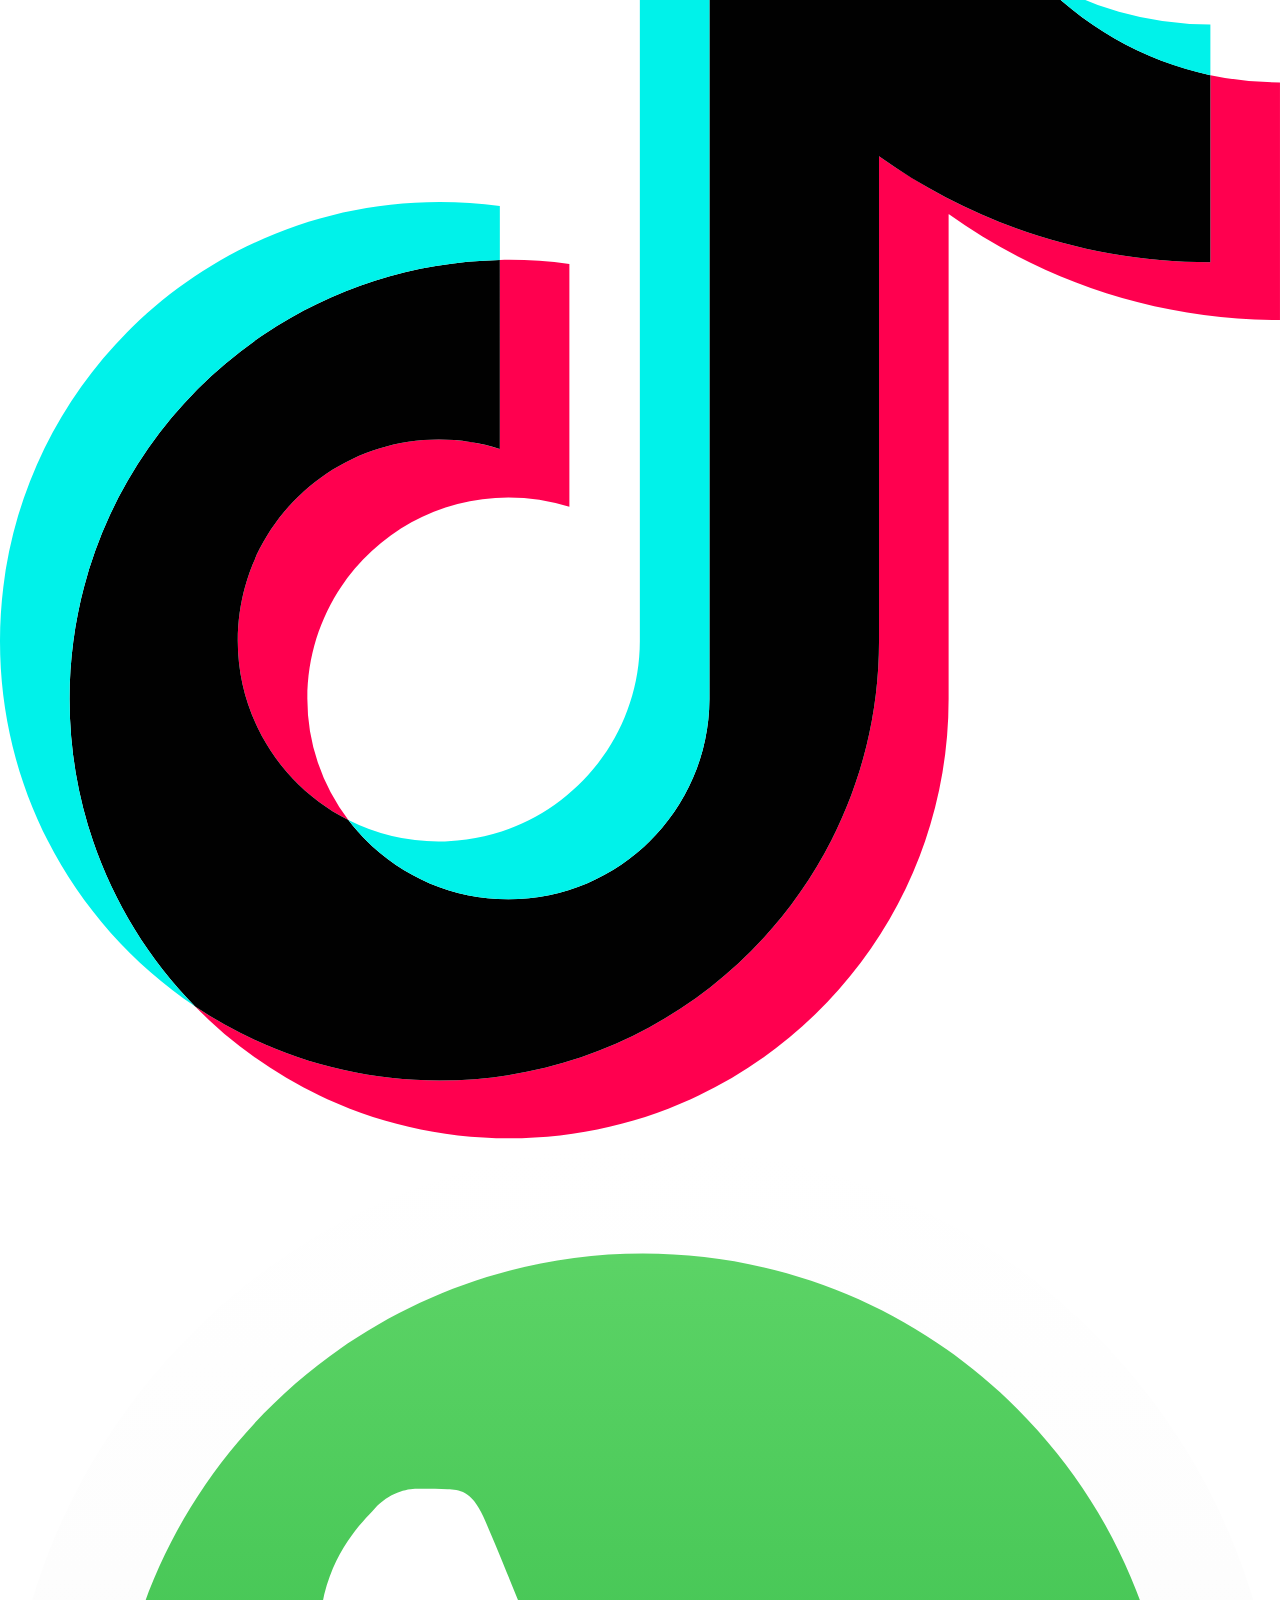
==== commit e76e5319: "Update manifest link and add scrollbar styles Updated manifest link and added custom scrollbar style" ====
--- a/index.html
+++ b/index.html
@@ -56,7 +56,8 @@
     <link rel="icon" type="image/png" sizes="32x32" href="https://res.cloudinary.com/dqfqbzmfd/image/upload/v1755603793/yonkoLogoRoundCorner_jdx0x3.png">
     <link rel="icon" type="image/png" sizes="16x16" href="https://res.cloudinary.com/dqfqbzmfd/image/upload/v1755603793/yonkoLogoRoundCorner_jdx0x3.png">
     <link rel="icon" href="https://res.cloudinary.com/dqfqbzmfd/image/upload/v1755603793/yonkoLogoRoundCorner_jdx0x3.png" sizes="any">
-    <link rel="manifest" href="/manifest.json" />
+    <link rel="manifest" href="/assets/manifest-DhV0-4Le.json" />
+
 
     <title>Yonko</title>
     <script src="https://cdn.tailwindcss.com"></script>
@@ -90,7 +91,65 @@
         overscroll-behavior-y: contain; /* Prevents pull-to-refresh on mobile when not needed */
       }
     </style>
-<link rel="stylesheet" href="/index.css">
+    
+    
+    <style>
+  /* Basic scrollbar styling for a more modern look */
+  ::-webkit-scrollbar {
+    width: 8px;
+    height: 8px;
+  }
+
+  ::-webkit-scrollbar-track {
+    background: #f1f1f1;
+    border-radius: 10px;
+  }
+
+  ::-webkit-scrollbar-thumb {
+    background: #ffaa00; /* primary color */
+    border-radius: 10px;
+  }
+
+  ::-webkit-scrollbar-thumb:hover {
+    background: #cc8800; /* primary-dark color */
+  }
+
+  /* For dark mode */
+  .dark ::-webkit-scrollbar-track {
+    background: #2c3e50; /* A dark background for the track */
+  }
+
+  .dark ::-webkit-scrollbar-thumb {
+    background: #ffcc4d; /* lighter primary for dark mode */
+  }
+
+  .dark ::-webkit-scrollbar-thumb:hover {
+    background: #ffaa00; /* default primary on hover */
+  }
+
+  body {
+    overscroll-behavior-y: contain; /* Prevents pull-to-refresh on mobile when not needed */
+  }
+</style>
+
+
+  <script type="importmap">
+{
+  "imports": {
+    "react": "https://esm.sh/react@^19.1.0",
+    "react/": "https://esm.sh/react@^19.1.0/",
+    "react-dom/": "https://esm.sh/react-dom@^19.1.0/",
+    "react-router-dom": "https://esm.sh/react-router-dom@^7.6.2"
+  }
+}
+</script>
+  <script type="module" crossorigin src="/assets/index-CLUNLXyM.js"></script>
+  <link rel="stylesheet" crossorigin href="/assets/index-BHaHfdcQ.css">
+  
+  
+  
+<link rel="stylesheet" href="/assets/index-BHaHfdcQ.css">
+<script src="/assets/index-CLUNLXyM.js"></script>
 </head>
   <body class="bg-secondary dark:bg-slate-900 text-slate-800 dark:text-slate-200 transition-colors duration-300">
     <div id="root"></div>
--- a/assets/index-BHaHfdcQ.css
+++ b/assets/index-BHaHfdcQ.css
@@ -0,0 +1 @@
+@tailwind base;@tailwind components;@tailwind utilities;body{font-family:Inter,sans-serif;margin:0;-webkit-font-smoothing:antialiased;-moz-osx-font-smoothing:grayscale}.map-container{position:relative;overflow:hidden;width:100%;padding-top:56.25%}.map-container iframe{position:absolute;top:0;left:0;bottom:0;right:0;width:100%;height:100%;border:0}.service-image-container{aspect-ratio:1 / 1}
--- a/assets/index-BHaHfdcQ.css
+++ b/assets/index-BHaHfdcQ.css
@@ -0,0 +1 @@
+@tailwind base;@tailwind components;@tailwind utilities;body{font-family:Inter,sans-serif;margin:0;-webkit-font-smoothing:antialiased;-moz-osx-font-smoothing:grayscale}.map-container{position:relative;overflow:hidden;width:100%;padding-top:56.25%}.map-container iframe{position:absolute;top:0;left:0;bottom:0;right:0;width:100%;height:100%;border:0}.service-image-container{aspect-ratio:1 / 1}
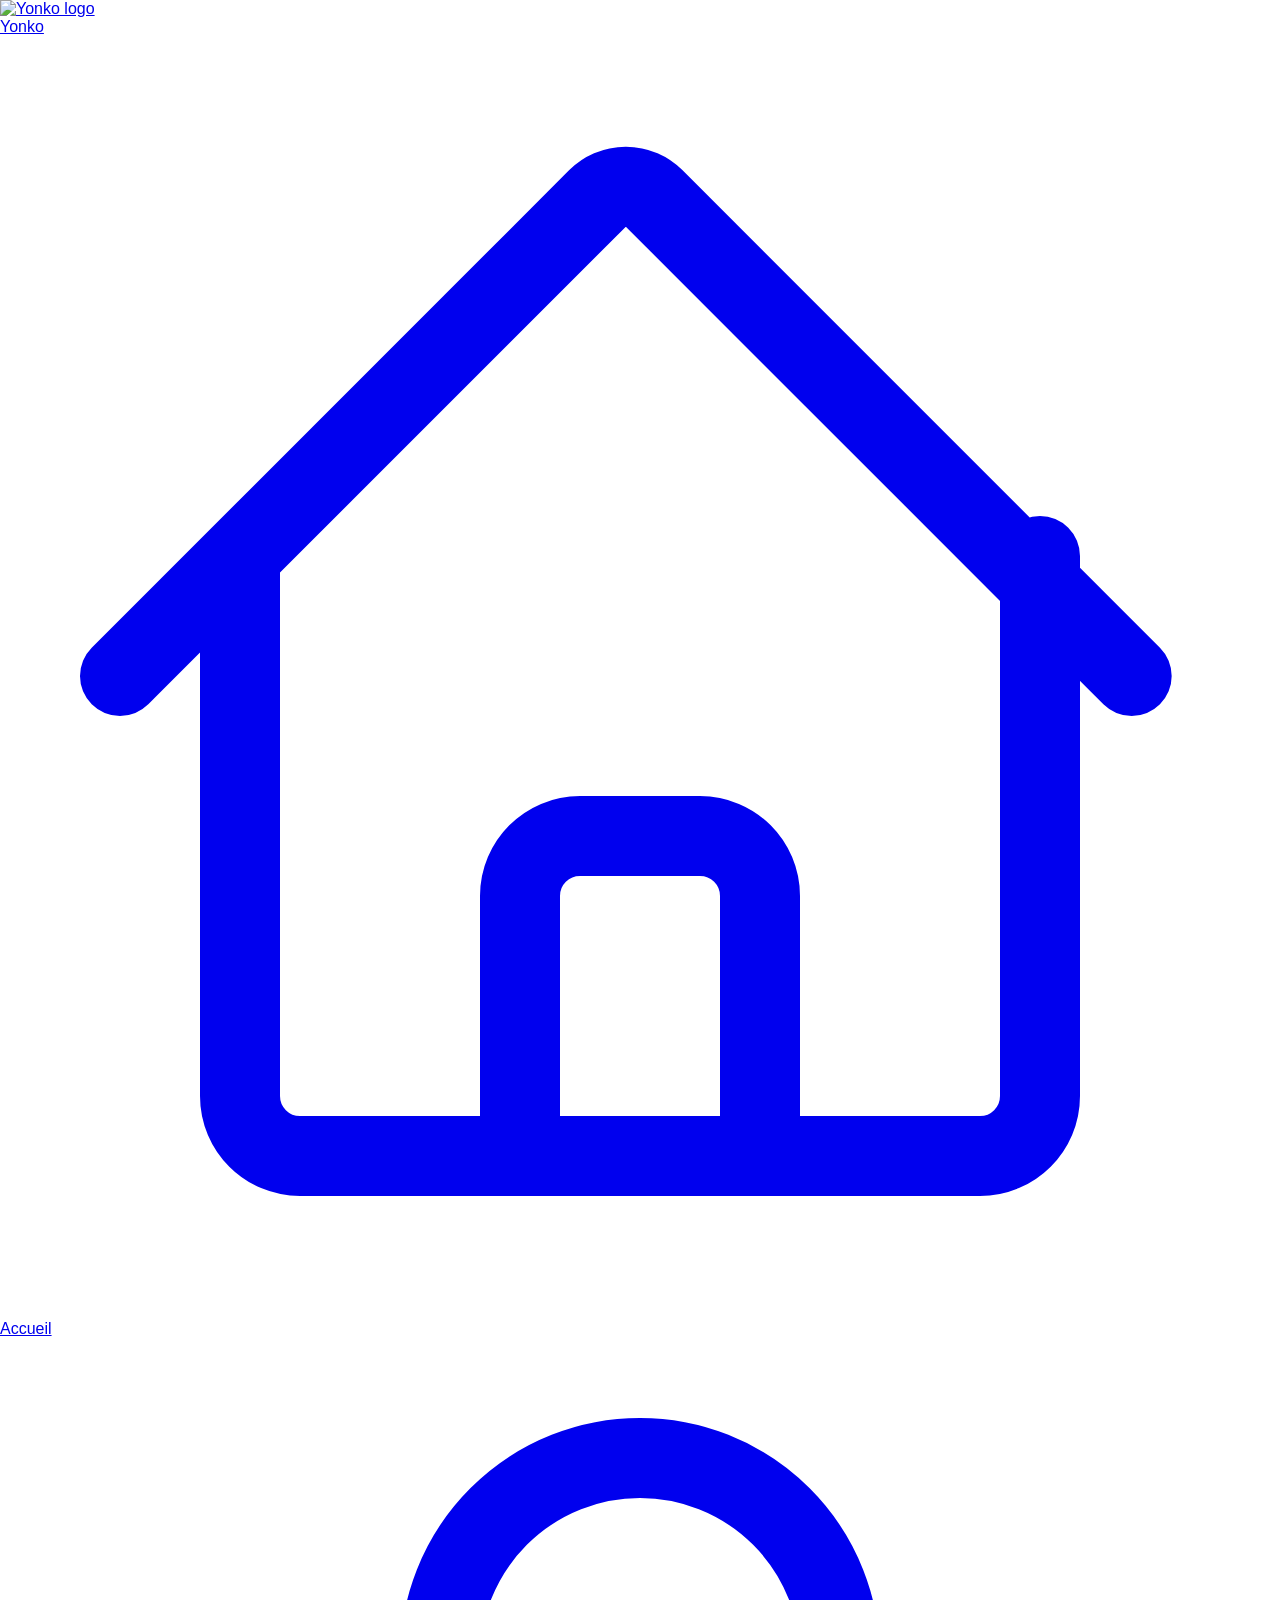
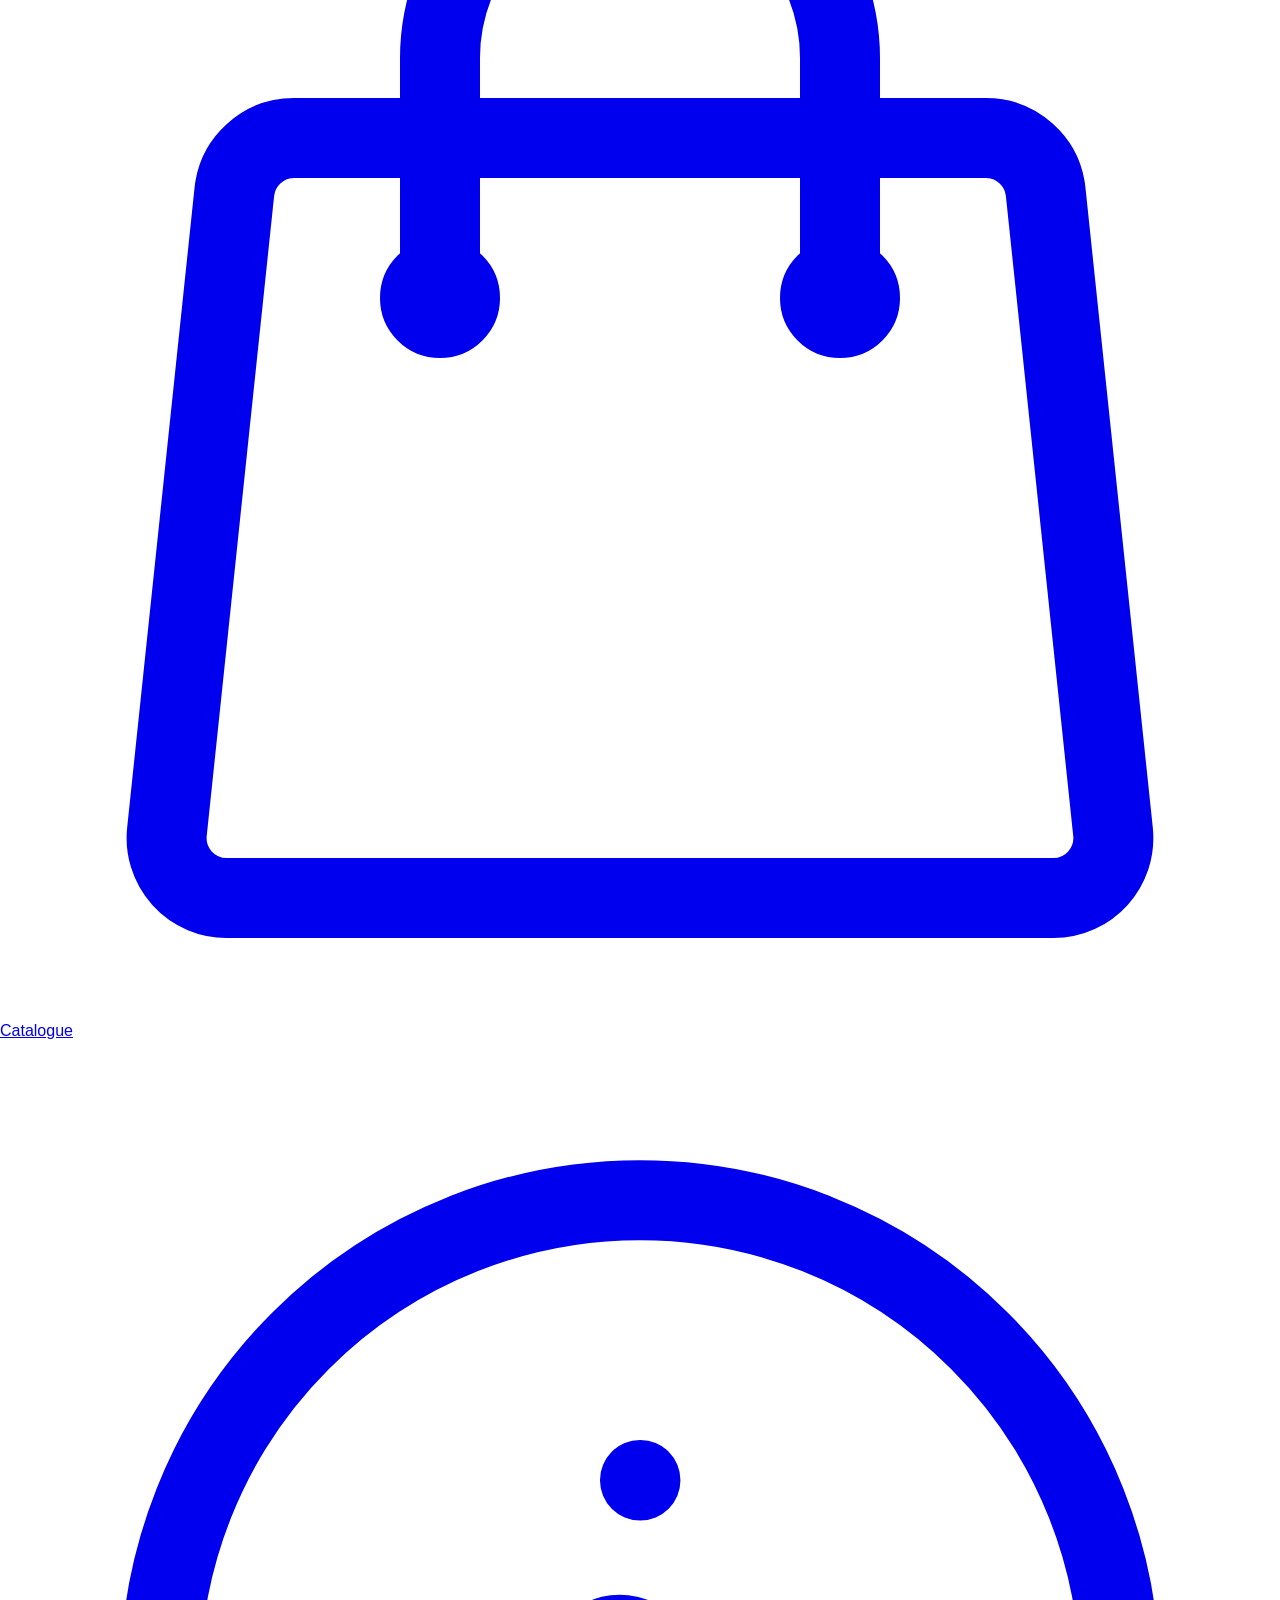
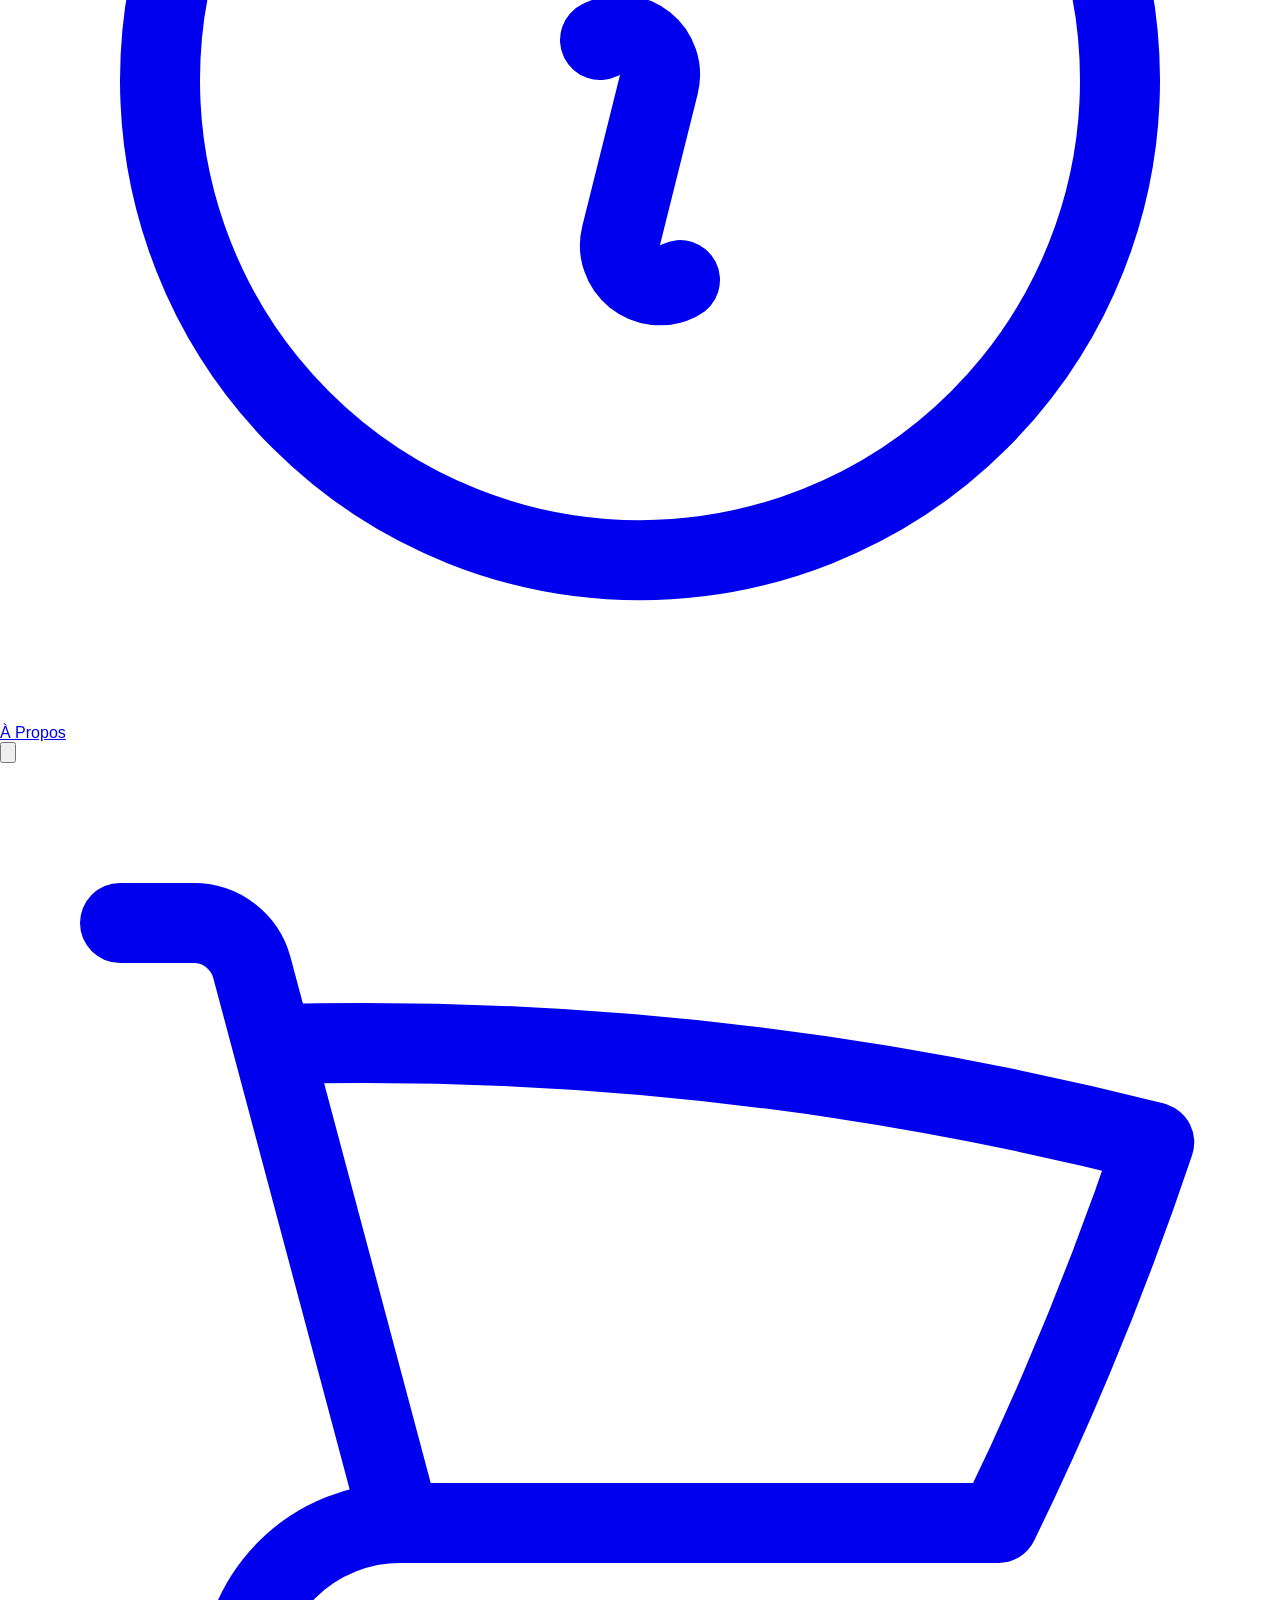
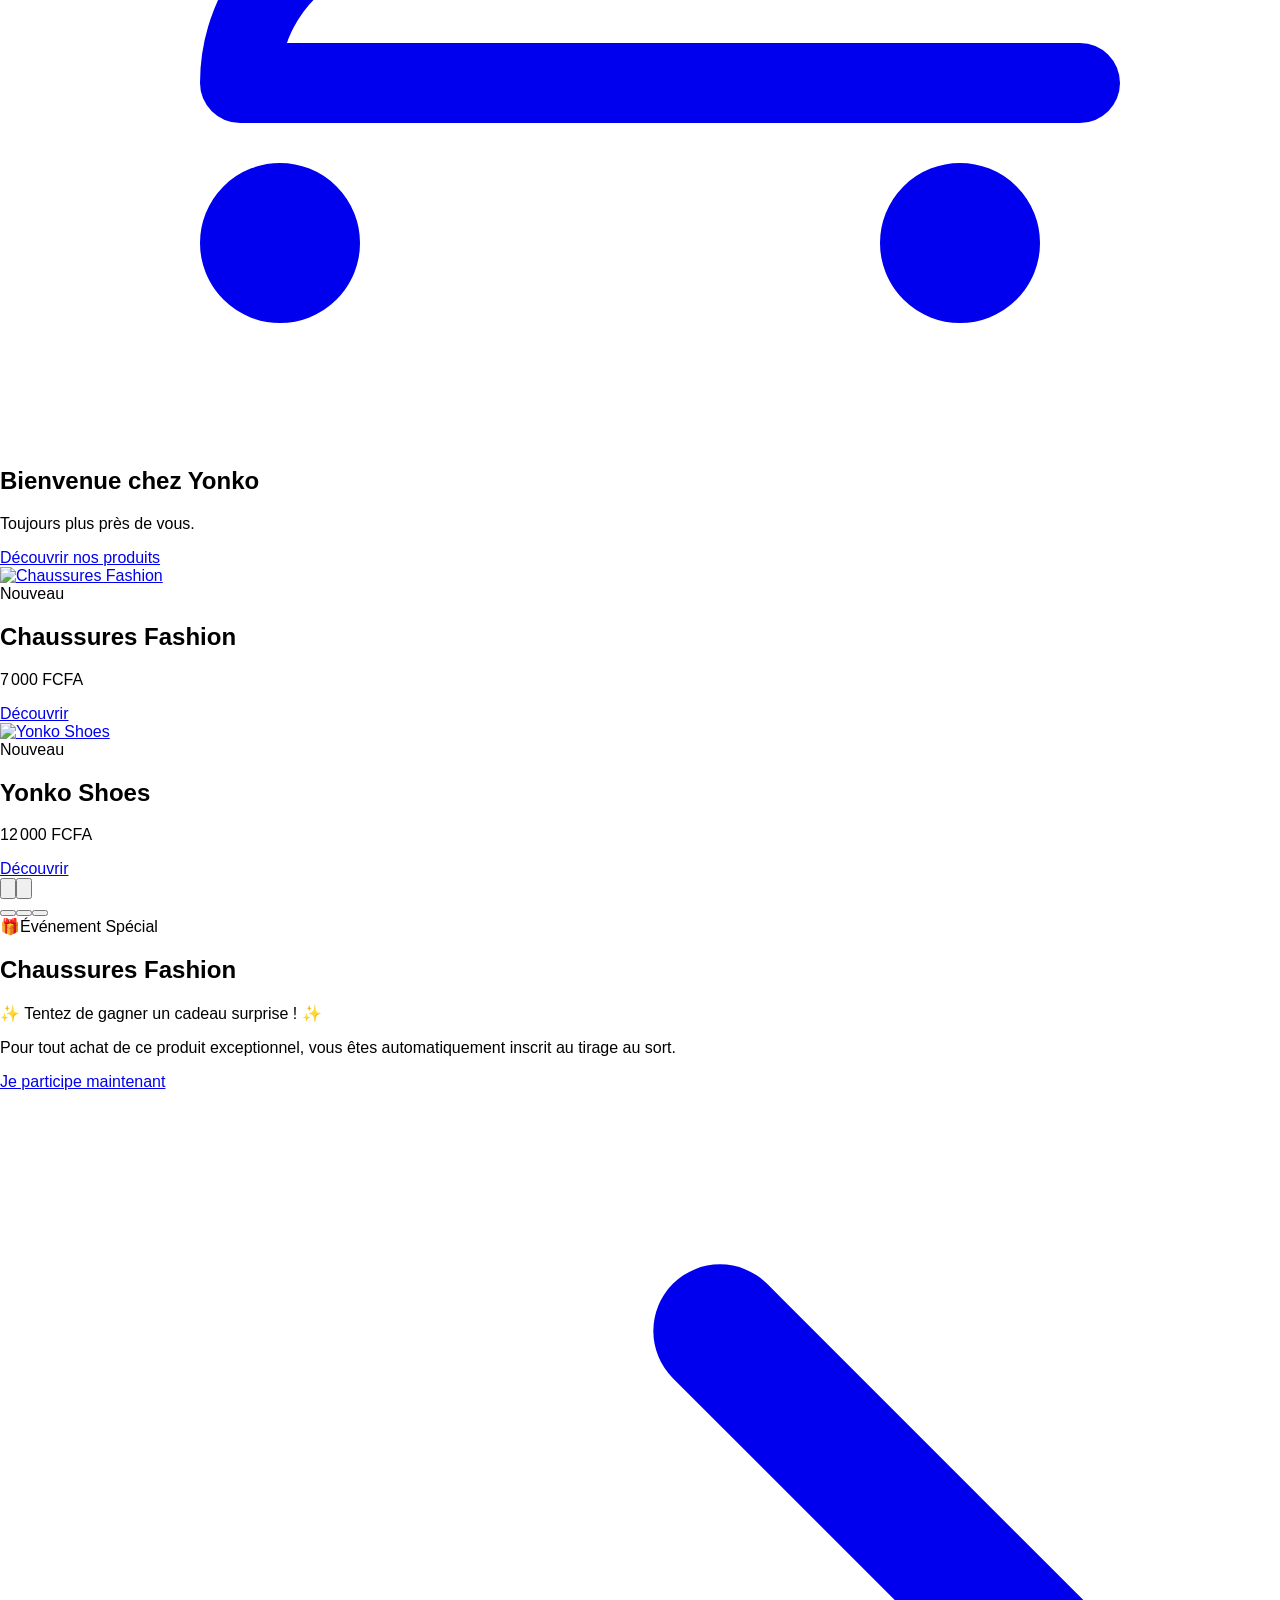
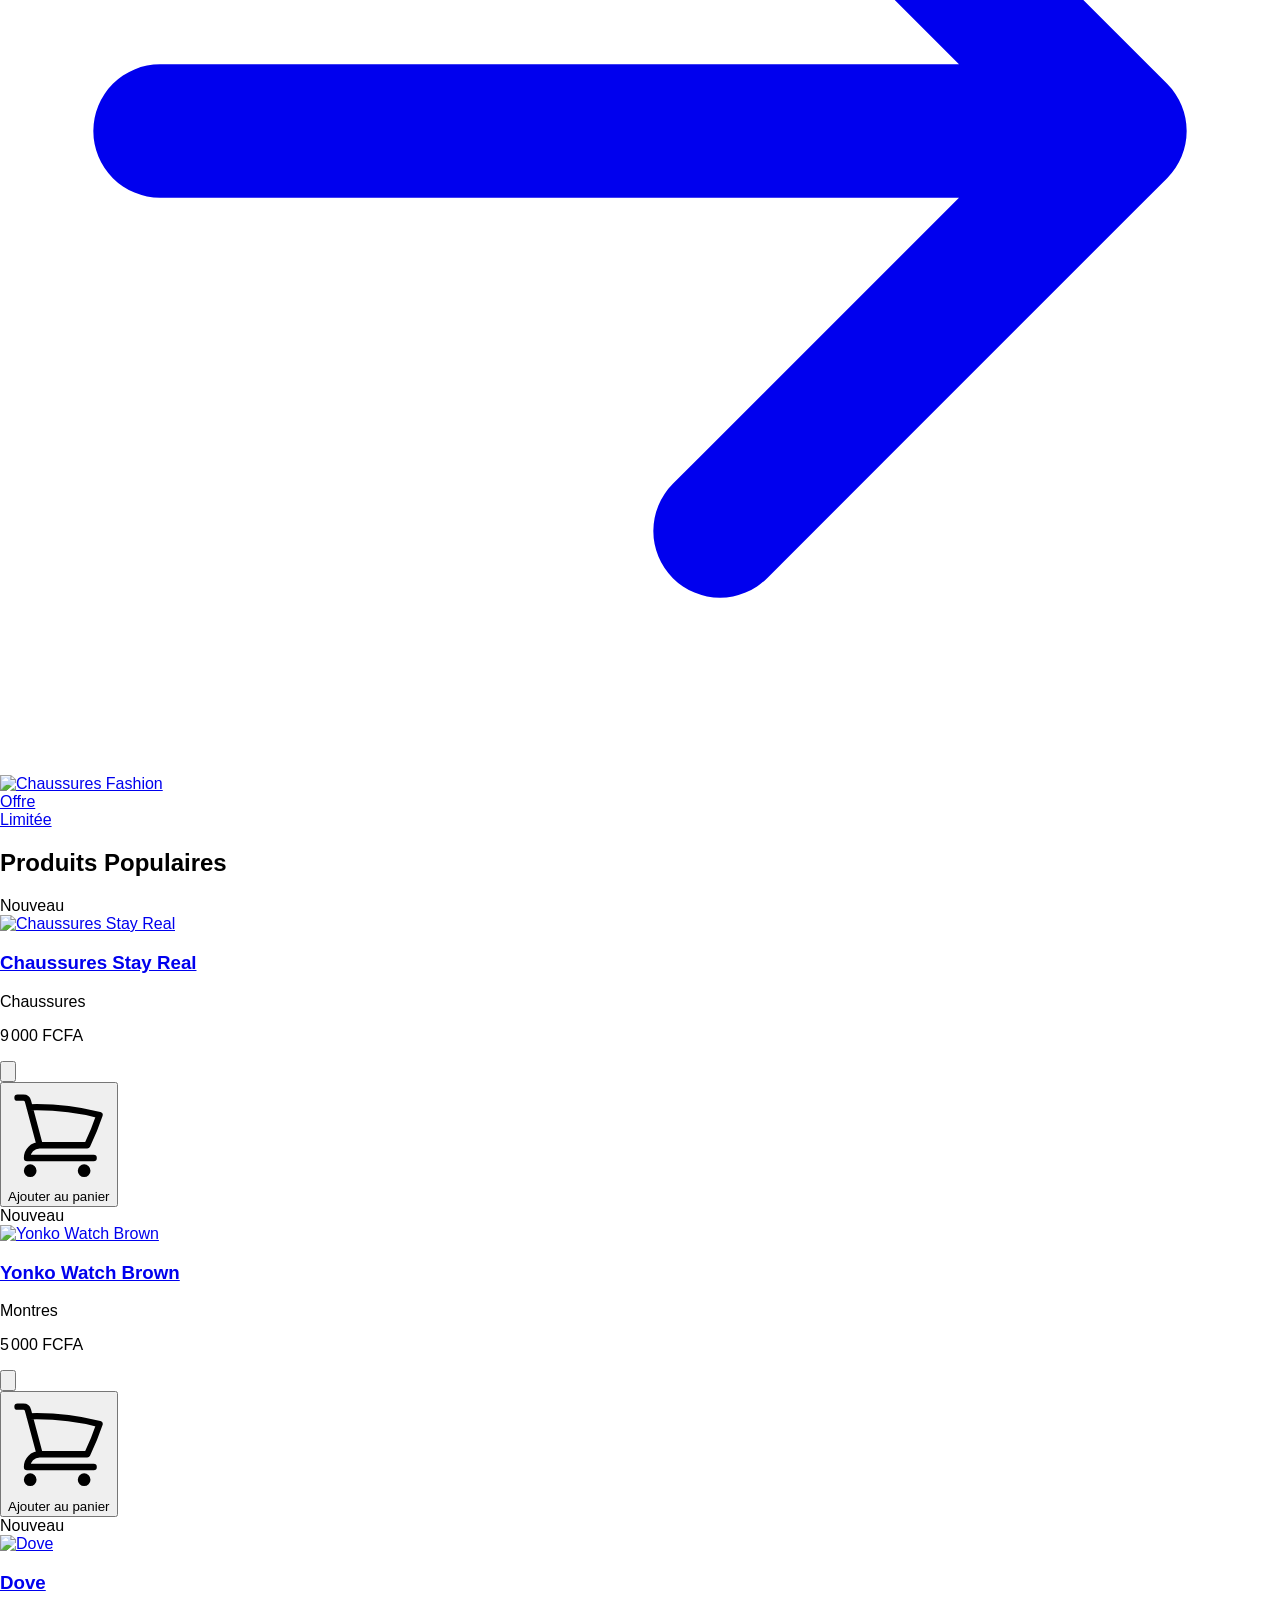
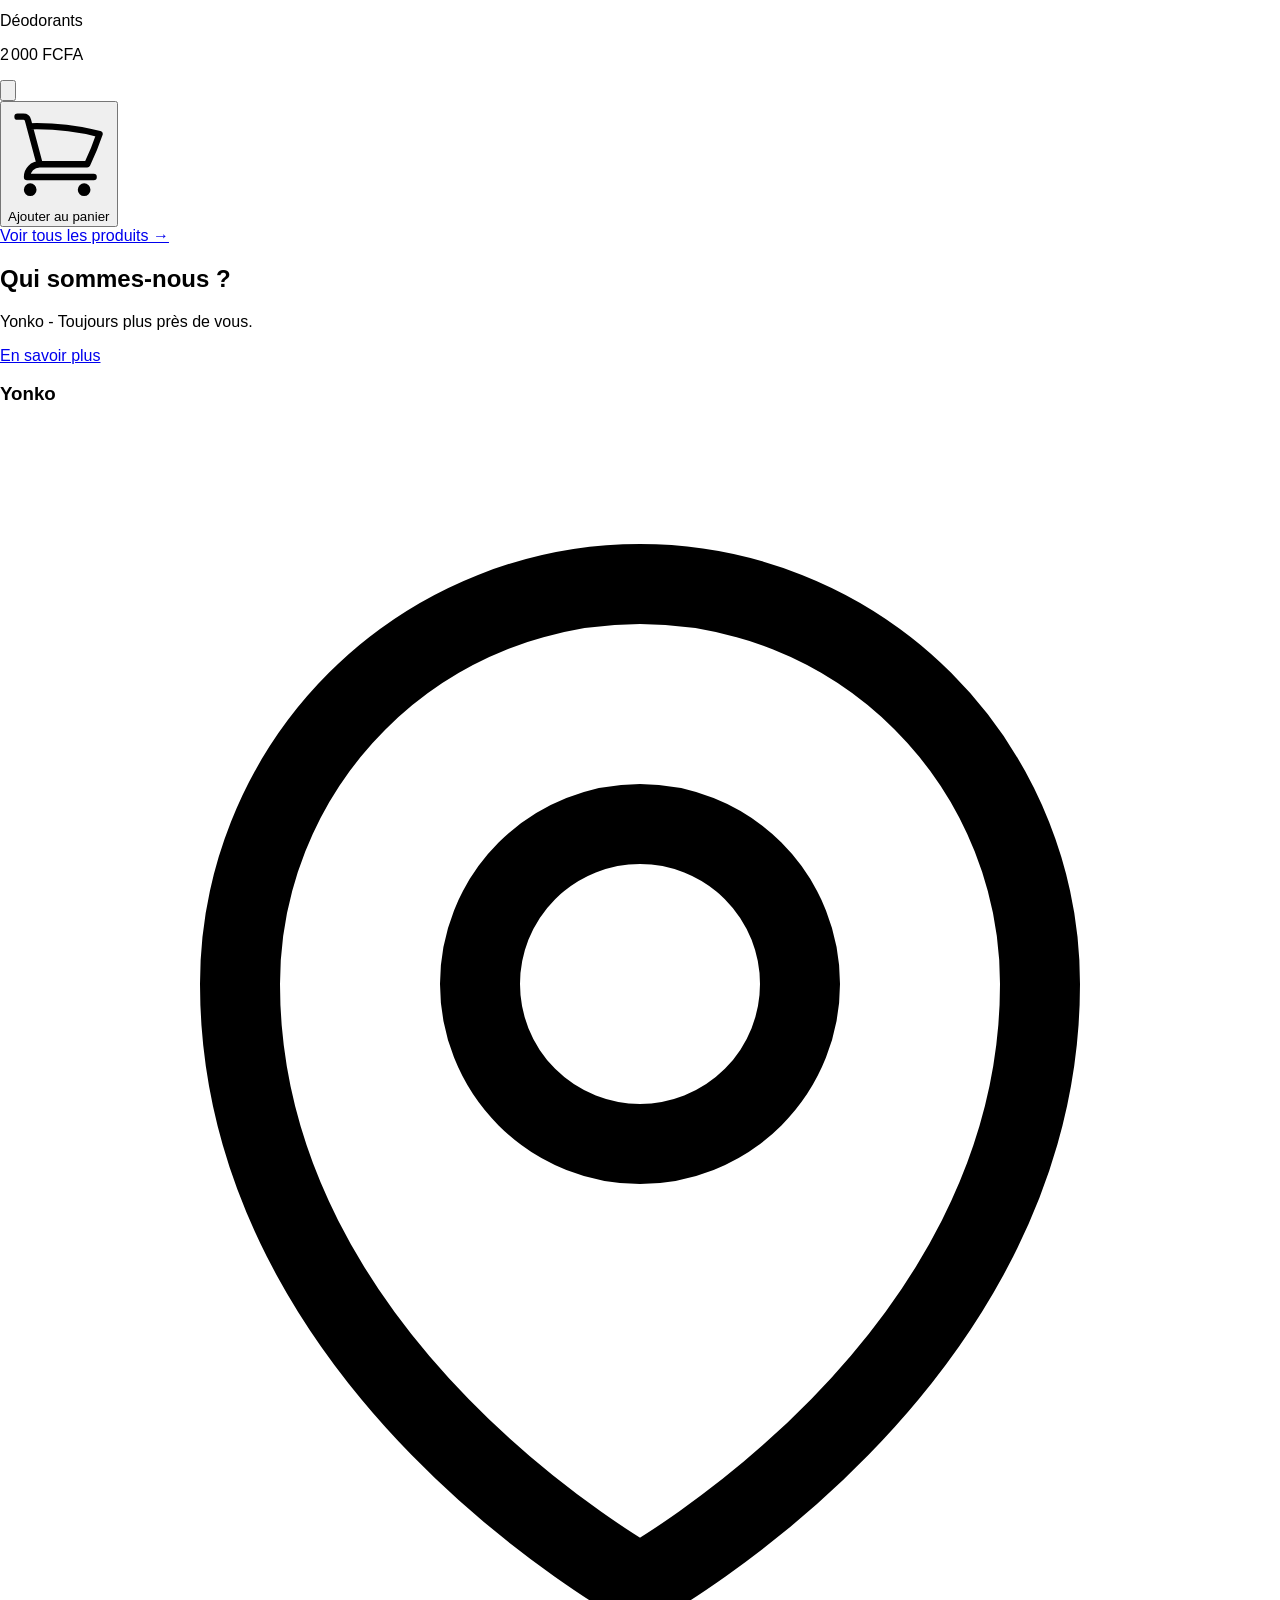
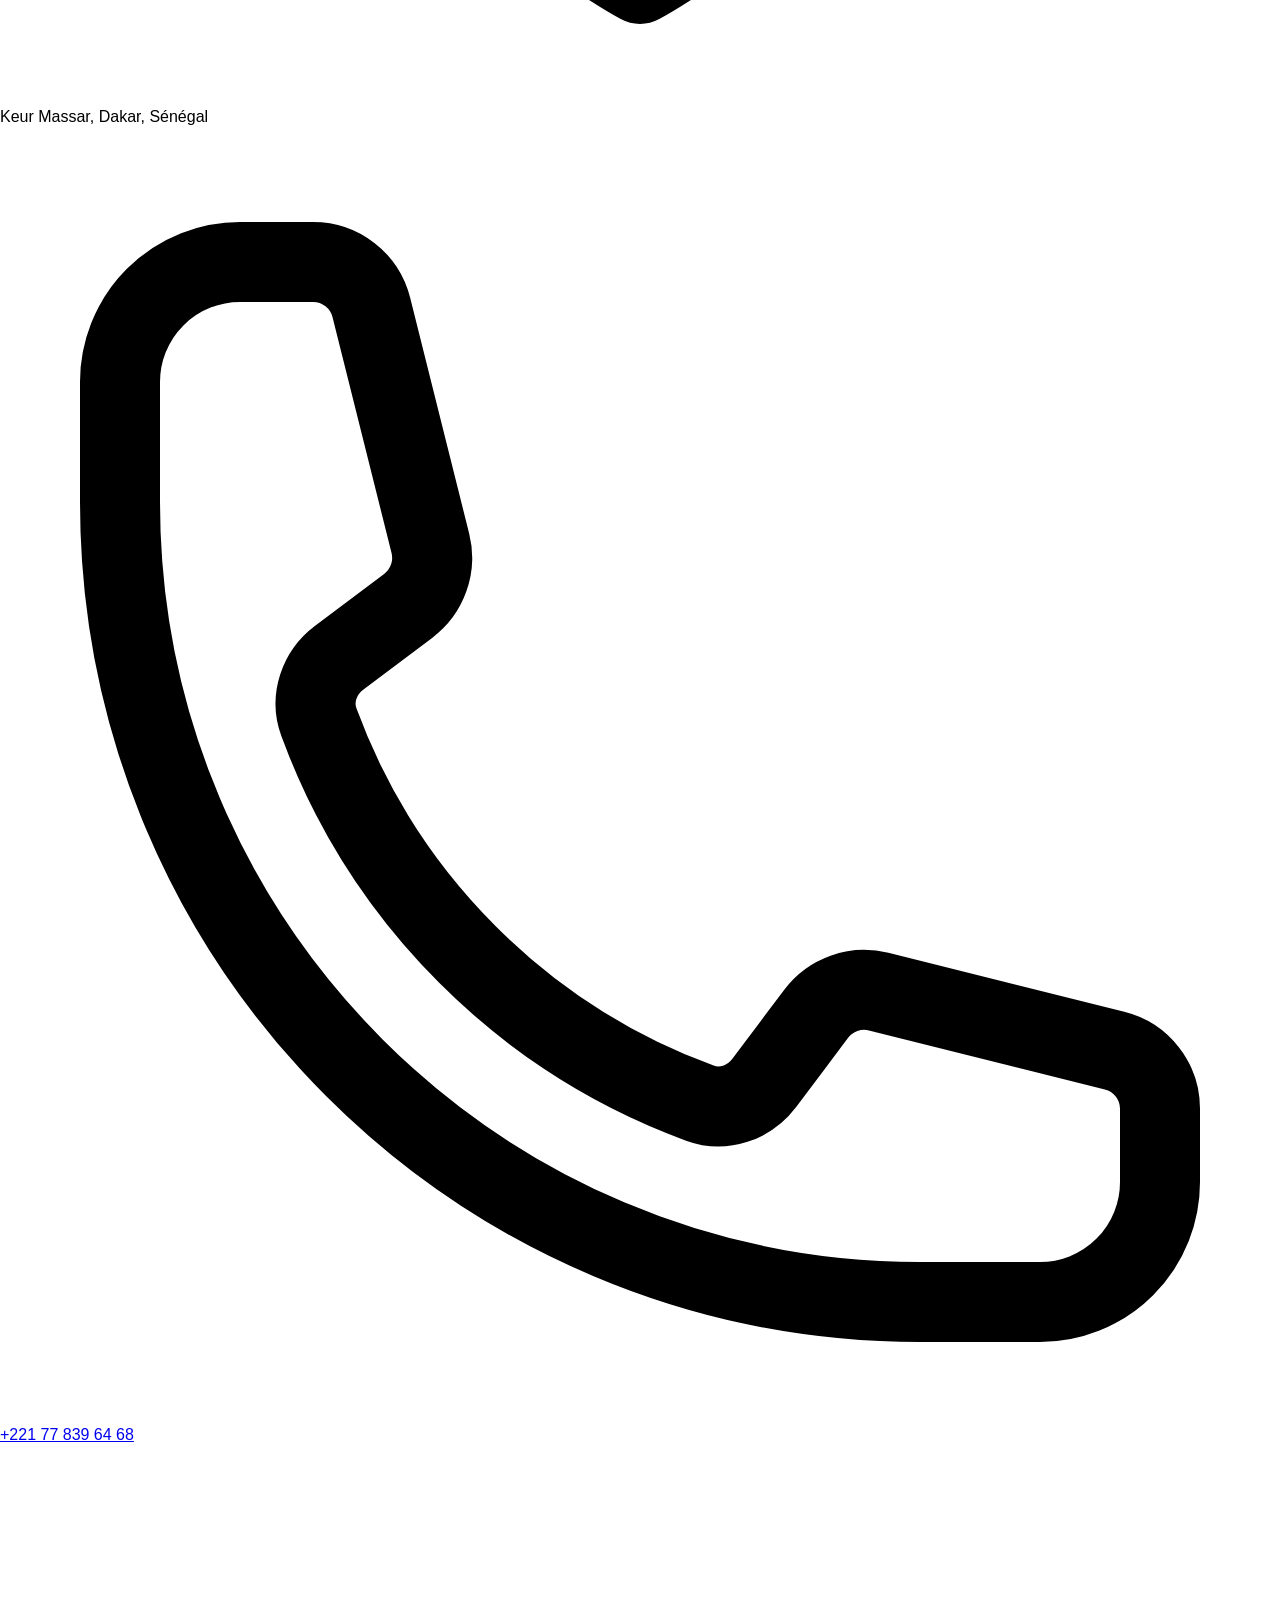
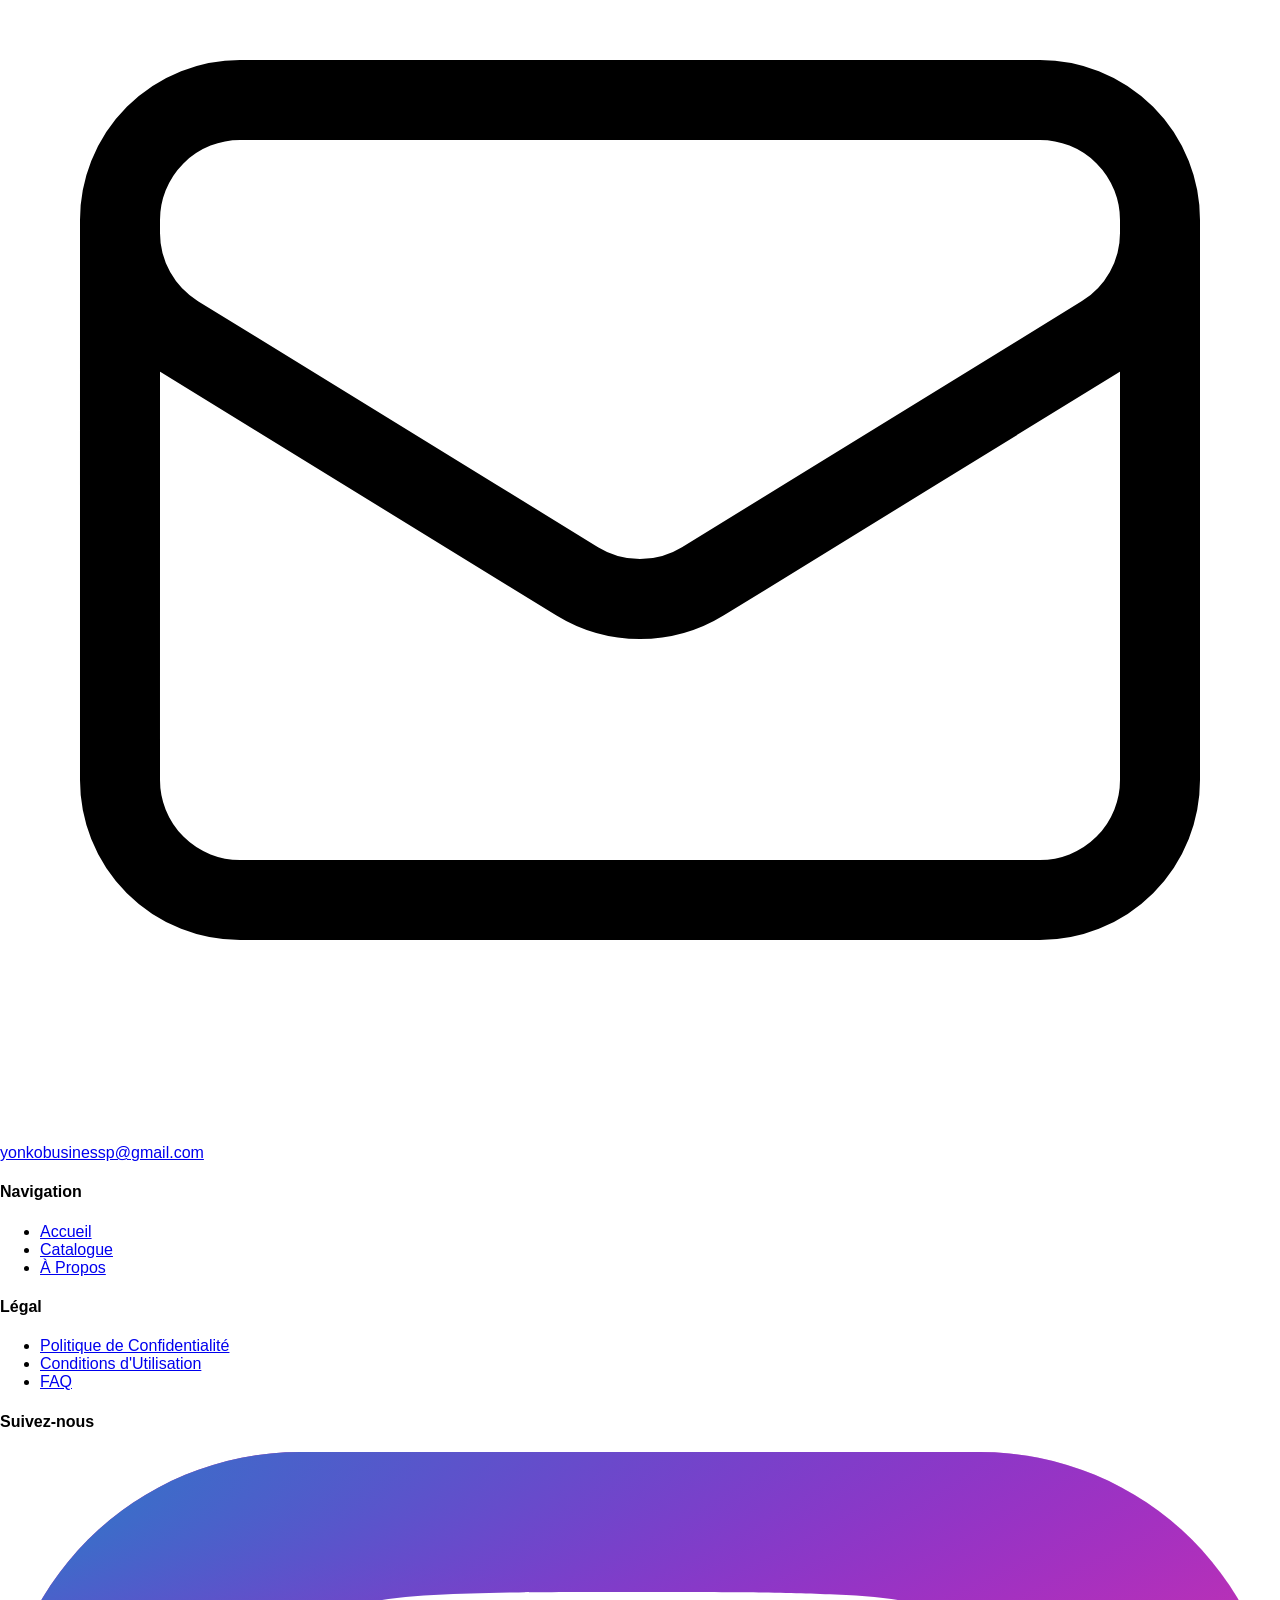
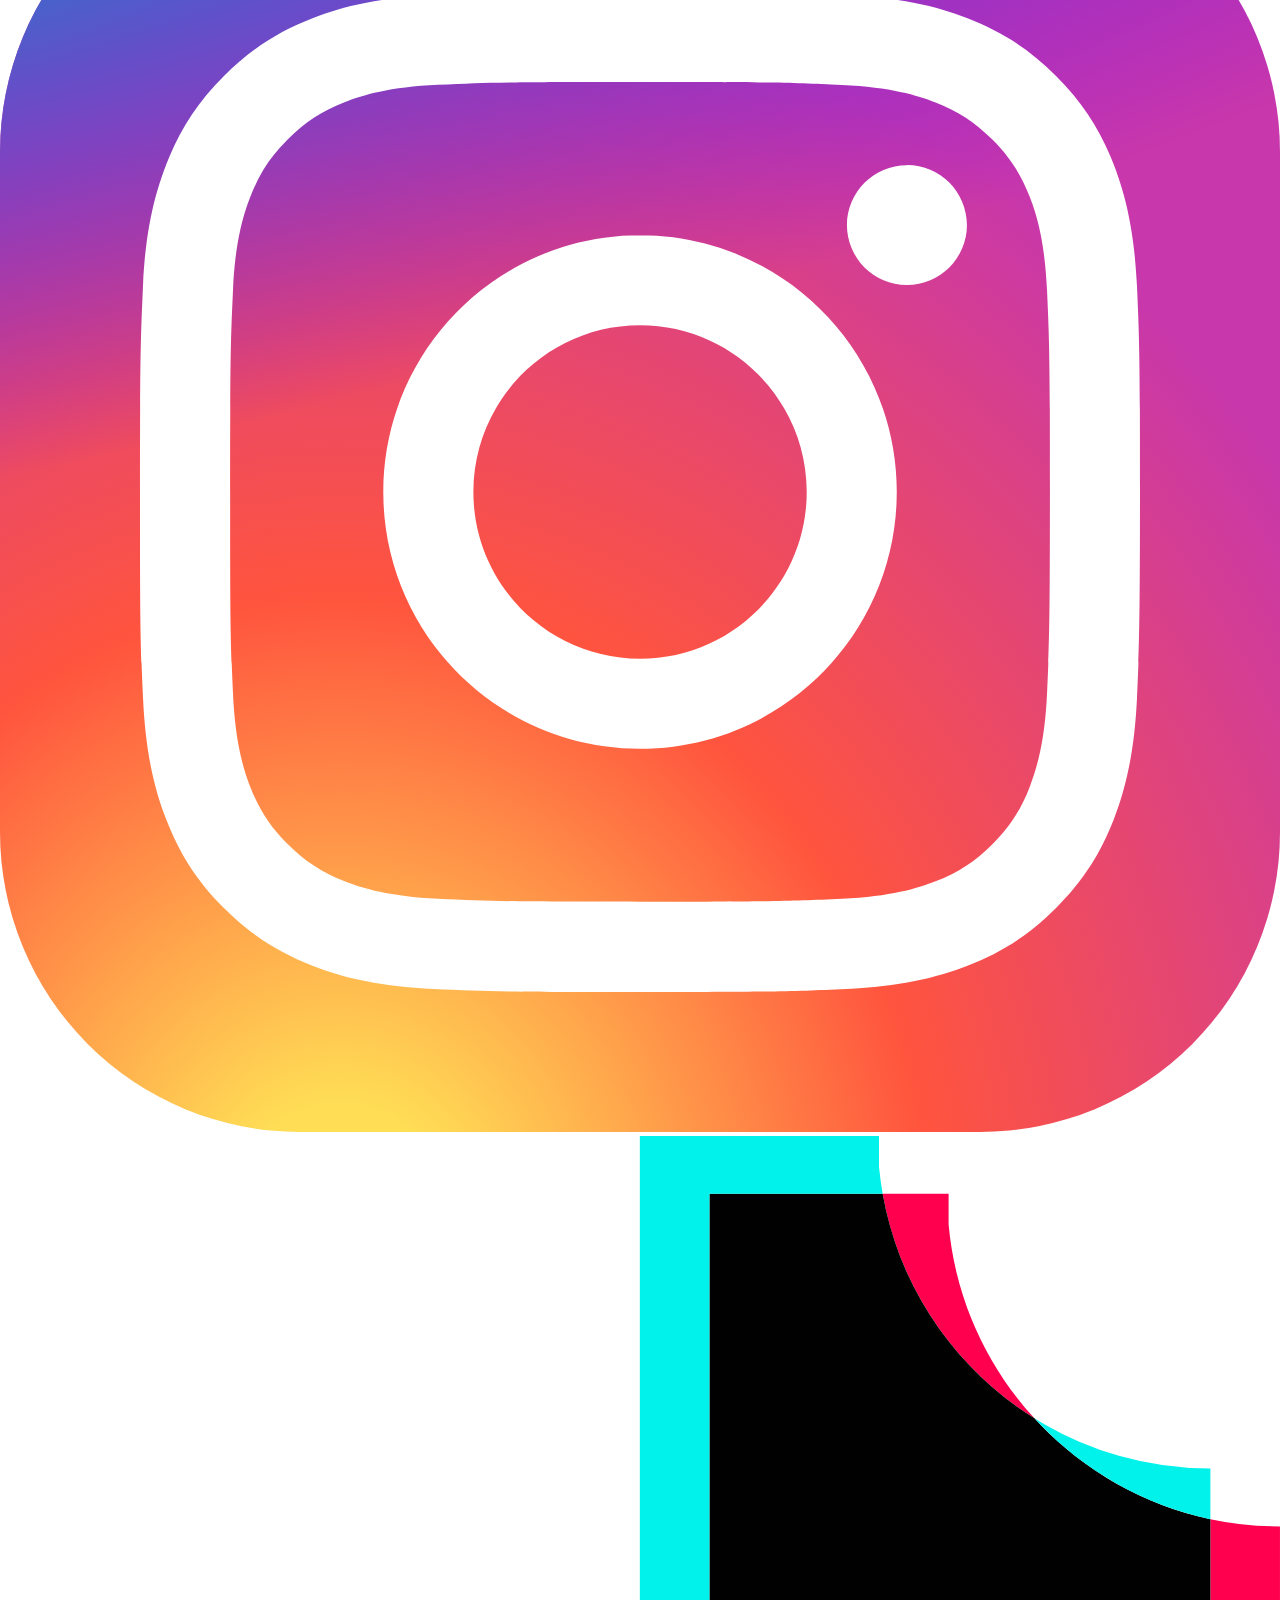
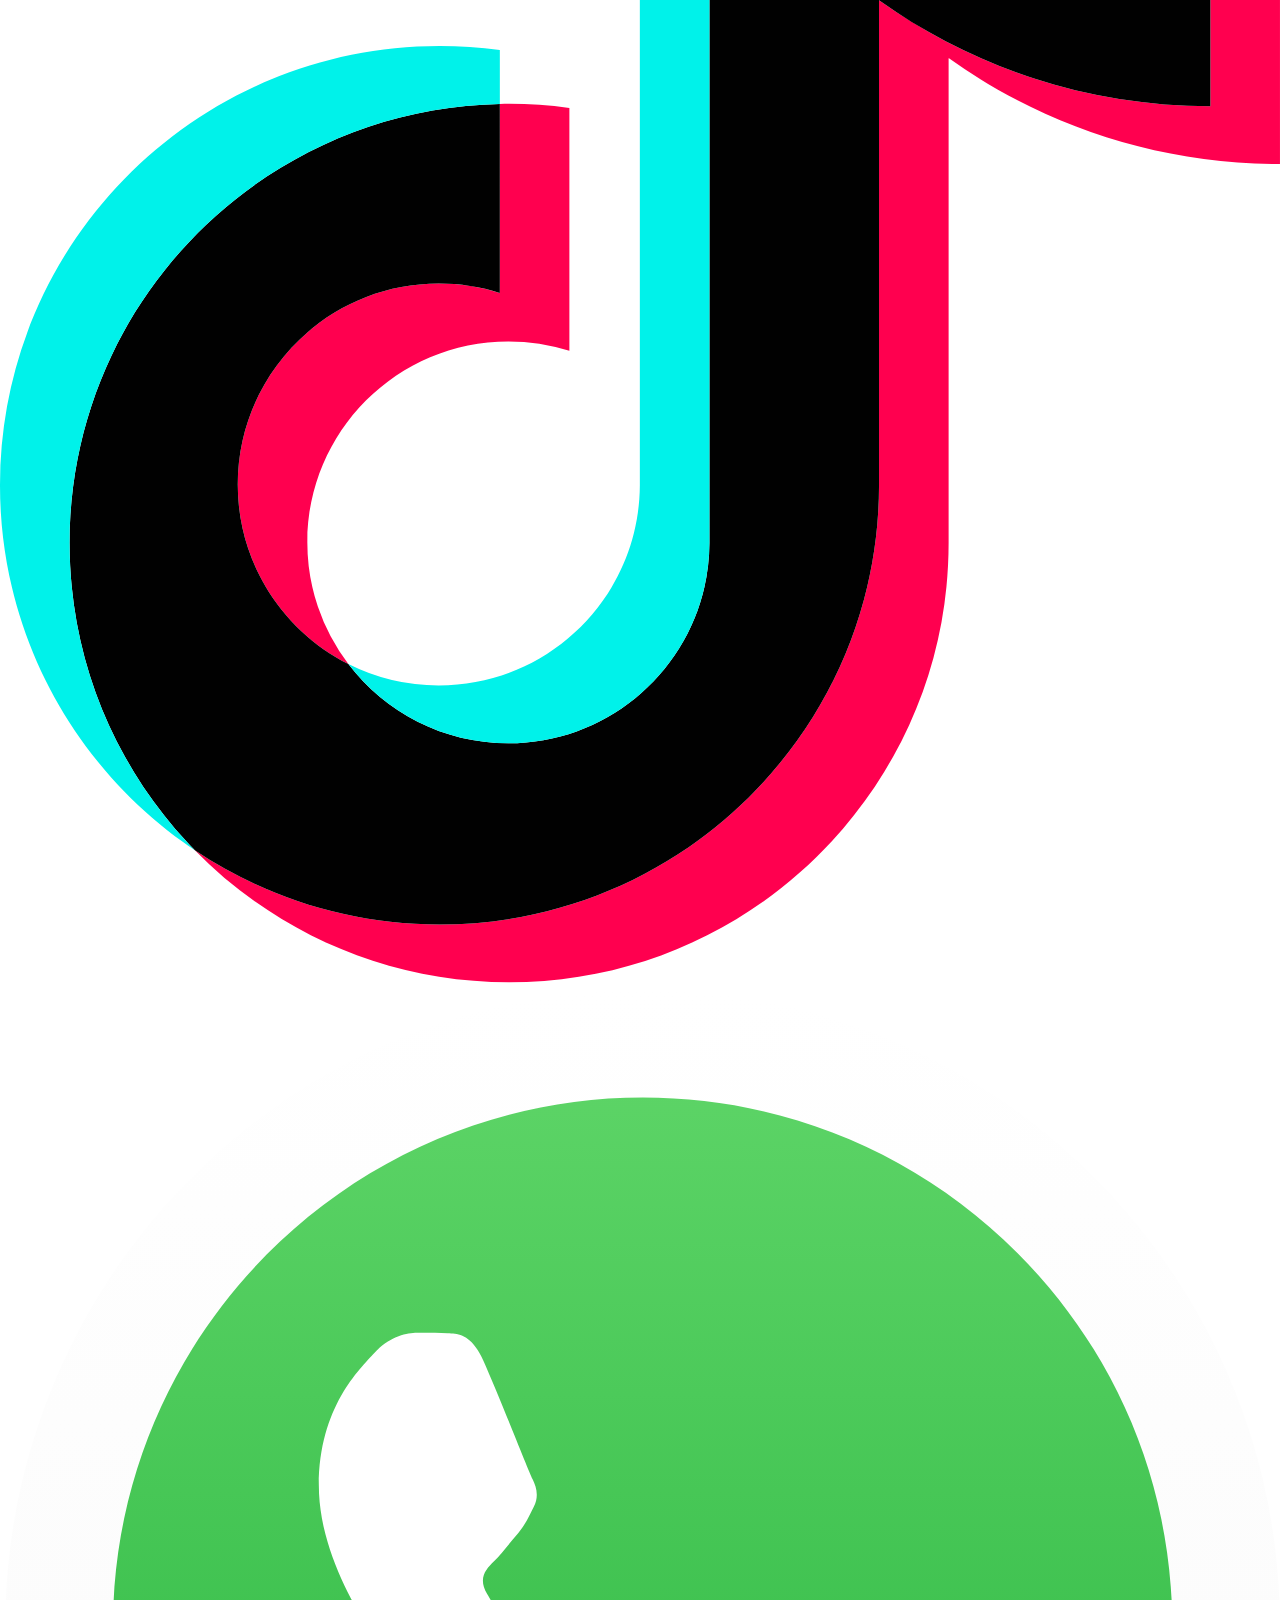
==== commit 0fc8b073: "Add files via upload" ====
--- a/index.html
+++ b/index.html
@@ -58,7 +58,6 @@
     <link rel="icon" href="https://res.cloudinary.com/dqfqbzmfd/image/upload/v1755603793/yonkoLogoRoundCorner_jdx0x3.png" sizes="any">
     <link rel="manifest" href="/assets/manifest-DhV0-4Le.json" />
 
-
     <title>Yonko</title>
     <script src="https://cdn.tailwindcss.com"></script>
     <script>
@@ -91,47 +90,6 @@
         overscroll-behavior-y: contain; /* Prevents pull-to-refresh on mobile when not needed */
       }
     </style>
-    
-    
-    <style>
-  /* Basic scrollbar styling for a more modern look */
-  ::-webkit-scrollbar {
-    width: 8px;
-    height: 8px;
-  }
-
-  ::-webkit-scrollbar-track {
-    background: #f1f1f1;
-    border-radius: 10px;
-  }
-
-  ::-webkit-scrollbar-thumb {
-    background: #ffaa00; /* primary color */
-    border-radius: 10px;
-  }
-
-  ::-webkit-scrollbar-thumb:hover {
-    background: #cc8800; /* primary-dark color */
-  }
-
-  /* For dark mode */
-  .dark ::-webkit-scrollbar-track {
-    background: #2c3e50; /* A dark background for the track */
-  }
-
-  .dark ::-webkit-scrollbar-thumb {
-    background: #ffcc4d; /* lighter primary for dark mode */
-  }
-
-  .dark ::-webkit-scrollbar-thumb:hover {
-    background: #ffaa00; /* default primary on hover */
-  }
-
-  body {
-    overscroll-behavior-y: contain; /* Prevents pull-to-refresh on mobile when not needed */
-  }
-</style>
-
 
   <script type="importmap">
 {
@@ -139,20 +97,17 @@
     "react": "https://esm.sh/react@^19.1.0",
     "react/": "https://esm.sh/react@^19.1.0/",
     "react-dom/": "https://esm.sh/react-dom@^19.1.0/",
-    "react-router-dom": "https://esm.sh/react-router-dom@^7.6.2"
+    "react-router-dom": "https://esm.sh/react-router-dom@^7.6.2",
+    "@vitejs/plugin-react": "https://aistudiocdn.com/@vitejs/plugin-react@^5.0.4",
+    "vite": "https://aistudiocdn.com/vite@^7.1.9"
   }
 }
 </script>
-  <script type="module" crossorigin src="/assets/index-CLUNLXyM.js"></script>
+  <script type="module" crossorigin src="/assets/index-Cxi621F5.js"></script>
   <link rel="stylesheet" crossorigin href="/assets/index-BHaHfdcQ.css">
-  
-  
-  
-<link rel="stylesheet" href="/assets/index-BHaHfdcQ.css">
-<script src="/assets/index-CLUNLXyM.js"></script>
 </head>
   <body class="bg-secondary dark:bg-slate-900 text-slate-800 dark:text-slate-200 transition-colors duration-300">
+    <noscript>Vous devez activer JavaScript pour exécuter cette application.</noscript>
     <div id="root"></div>
-    <script type="module" src="/index.tsx"></script>
   </body>
-</html>
+</html>
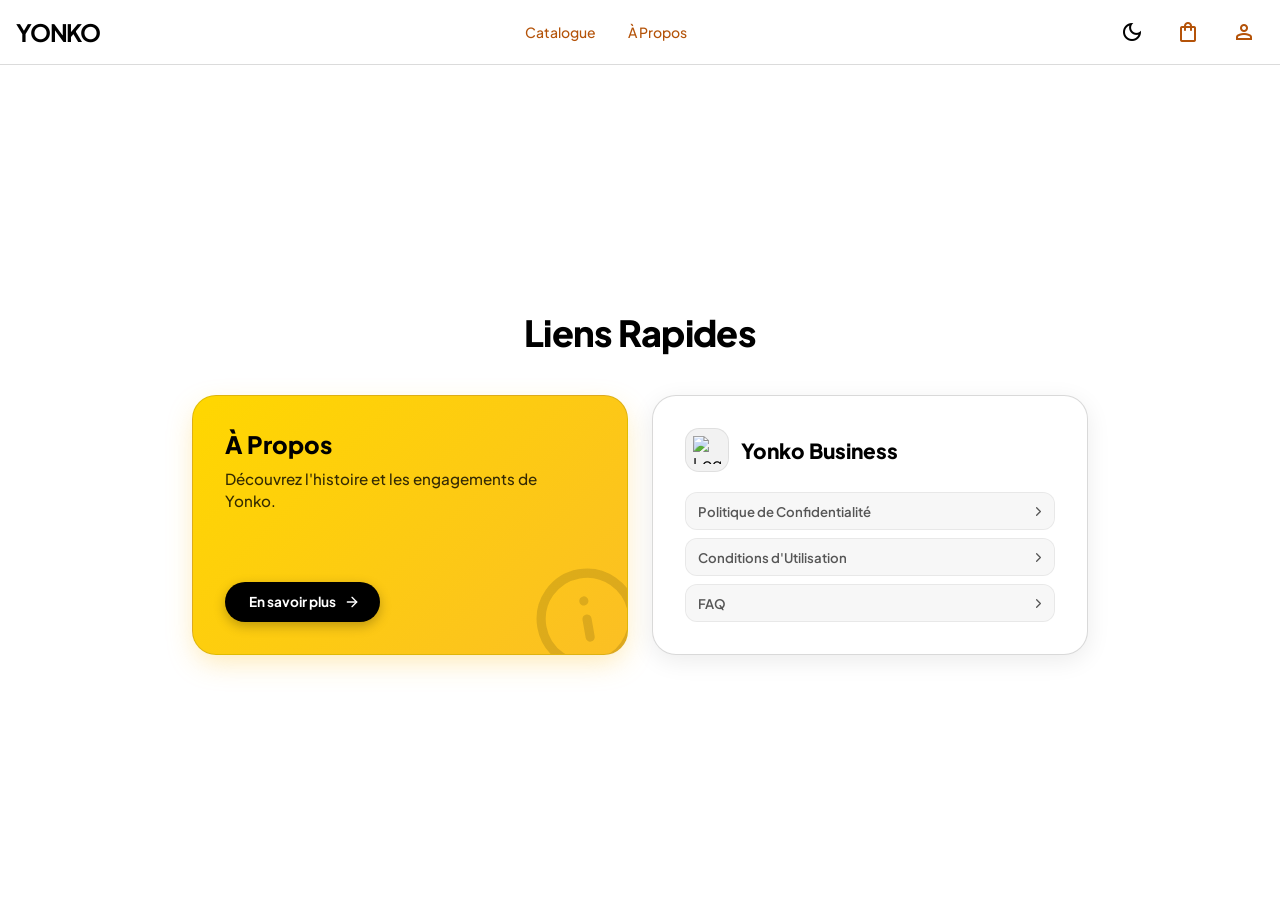
==== commit 7e630c7a: "retry Initial commit" ====
--- a/index.html
+++ b/index.html
@@ -1,113 +1,75 @@
-<!DOCTYPE html>
+<!doctype html>
 <html lang="fr">
   <head>
-    <meta charset="utf-8" />
-    <meta name="viewport" content="width=device-width, initial-scale=1" />
-    <meta name="theme-color" content="#ffaa00" />
-    <meta name="description" content="Yonko - Toujours plus près de vous." />
+    <meta charset="UTF-8" />
+    <meta name="viewport" content="width=device-width, initial-scale=1.0, maximum-scale=1.0, user-scalable=no" />
+    <meta name="google-site-verification" content="Itu-O-scmJDD4NJ72OaLS4Tw_vL4aGrcqHhcoEYSrLI" />
     
-    <meta name="keywords" content="Yonko, e-commerce, vente, produits, accessoires, cosmétiique, vêtements" />
-    <meta name="author" content="Yonko Team" />
-    <meta name="robots" content="index, follow" />
-    <meta name="google-site-verification" content="" />
-    <meta name="msvalidate.01" content="" />
-    <meta name="yandex-verification" content="" />
-    <!-- Google tag (gtag.js) -->
-      <script async src=""></script>
-      <script>
-       window.dataLayer = window.dataLayer || [];
-        function gtag(){dataLayer.push(arguments);}
-        gtag('js', new Date());
+    <!-- SEO Meta Tags -->
+    <meta name="description" content="L'élégance intemporelle à vos pieds - E-commerce de chaussures, montres et parfums. Découvrez notre collection exclusive avec livraison rapide à Dakar et au Sénégal." />
+    <meta name="keywords" content="Yonko, Yonko Business, e-commerce Sénégal, chaussures Dakar, montres luxe Dakar, parfums, mode homme Dakar, élégance" />
+    <meta name="author" content="Yonko Business" />
+    <meta name="robots" content="index, follow, max-image-preview:large" />
+    
+    <!-- Open Graph / Facebook / WhatsApp -->
+    <meta property="og:type" content="website" />
+    <meta property="og:site_name" content="Yonko Business" />
+    <meta property="og:url" content="https://yonko.bluedish.tech/" />
+    <meta property="og:title" content="Yonko Business - L'élégance intemporelle" />
+    <meta property="og:description" content="Découvrez notre collection exclusive de chaussures, montres, et parfums avec livraison rapide à Dakar." />
+    <meta property="og:image" content="https://res.cloudinary.com/dqfqbzmfd/image/upload/v1767224599/5938479297263766746-removebg-preview_yudosz.png" />
+    <meta property="og:image:secure_url" content="https://res.cloudinary.com/dqfqbzmfd/image/upload/v1767224599/5938479297263766746-removebg-preview_yudosz.png" />
+    <meta property="og:image:alt" content="Yonko Business Logo" />
+    <meta property="og:image:width" content="1200" />
+    <meta property="og:image:height" content="630" />
+    <meta property="og:locale" content="fr_SN" />
 
-        gtag('config', 'G-GCV9TRRT2Q');
-      </script>
+    <!-- Twitter Card -->
+    <meta name="twitter:card" content="summary_large_image" />
+    <meta name="twitter:site" content="@yonkobusiness" />
+    <meta name="twitter:url" content="https://yonko.bluedish.tech/" />
+    <meta name="twitter:title" content="Yonko Business - L'élégance intemporelle" />
+    <meta name="twitter:description" content="Découvrez notre collection exclusive de chaussures, montres, et parfums avec livraison rapide à Dakar." />
+    <meta name="twitter:image" content="https://res.cloudinary.com/dqfqbzmfd/image/upload/v1767224599/5938479297263766746-removebg-preview_yudosz.png" />
+    <meta name="twitter:image:alt" content="Yonko Business" />
 
-    <meta name="msapplication-TileColor" content="#ffaa00" />
-    <!-- <meta name="msapplication-TileImage" content="/mstile-144x144.png" /> -->
-
-    <meta name="application-name" content="Yonko" />
-
-    <meta name="mobile-web-app-capable" content="yes" />
-    <meta name="mobile-web-app-status-bar-style" content="default" />
-
-    <meta name="apple-mobile-web-app-title" content="Yonko" />
-    <meta name="apple-mobile-web-app-capable" content="yes" />
-    <meta name="apple-mobile-web-app-status-bar-style" content="default" />
-
-    <meta property="og:site_name" content="Yonko" />
-    <meta property="og:type" content="website" />
-    <meta property="og:locale" content="fr_FR" />
+    <title>Yonko Business</title>
+    <link rel="icon" type="image/png" href="https://res.cloudinary.com/dqfqbzmfd/image/upload/v1767224599/5938479297263766746-removebg-preview_yudosz.png" />
     
-    <meta property="og:title" content="Yonko" />
-    <meta property="og:description" content="Yonko - Toujours plus près de vous." />
-    <meta property="og:image" content="https://res.cloudinary.com/dqfqbzmfd/image/upload/v1755535656/yonkoHeroImage_tucw3g.png" />
-    <meta property="og:url" content="https://yonkobusiness.github.io" />
-    <meta property="og:type" content="website" />
-
-    <meta name="twitter:card" content="summary_large_image" />
-    <meta name="twitter:title" content="Yonko" />
-    <meta name="twitter:description" content="Yonko - Toujours plus près de vous." />
-    <meta name="twitter:image" content="https://res.cloudinary.com/dqfqbzmfd/image/upload/v1755535656/yonkoHeroImage_tucw3g.png" />
-    <!-- <meta name="twitter:site" content="@yonko" /> -->
-    <!-- <meta name="twitter:creator" content="@yonko" /> -->
-
-
-    <link rel="apple-touch-icon" sizes="180x180" href="https://res.cloudinary.com/dqfqbzmfd/image/upload/v1755603793/yonkoLogoRoundCorner_jdx0x3.png">
-    <link rel="icon" type="image/png" sizes="32x32" href="https://res.cloudinary.com/dqfqbzmfd/image/upload/v1755603793/yonkoLogoRoundCorner_jdx0x3.png">
-    <link rel="icon" type="image/png" sizes="16x16" href="https://res.cloudinary.com/dqfqbzmfd/image/upload/v1755603793/yonkoLogoRoundCorner_jdx0x3.png">
-    <link rel="icon" href="https://res.cloudinary.com/dqfqbzmfd/image/upload/v1755603793/yonkoLogoRoundCorner_jdx0x3.png" sizes="any">
-    <link rel="manifest" href="/assets/manifest-DhV0-4Le.json" />
-
-    <title>Yonko</title>
-    <script src="https://cdn.tailwindcss.com"></script>
+    <!-- Google Fonts: Space Grotesk (Headings) & Plus Jakarta Sans (Body) -->
+    <link rel="preconnect" href="https://fonts.googleapis.com">
+    <link rel="preconnect" href="https://fonts.gstatic.com" crossorigin>
+    <link href="https://fonts.googleapis.com/css2?family=Plus+Jakarta+Sans:wght@400;500;600;700;800&family=Space+Grotesk:wght@500;700;900&display=swap" rel="stylesheet">
+    
+    <!-- Google Analytics 4 -->
+    <script async src="https://www.googletagmanager.com/gtag/js?id=G-6RTWGF9YCS"></script>
     <script>
-      tailwind.config = {
-        darkMode: 'class', // or 'media'
-        theme: {
-          extend: {
-            colors: {
-              'primary': {
-                light: '#ffcc4d',    // lighter shade of #ffaa00
-                DEFAULT: '#ffaa00',  // main color
-                dark: '#cc8800'      // darker shade
-              },
-              'secondary': '#fff8e1', // soft cream/light yellow
-              'accent': '#d72638' // bold warm red
-            }
-          }
-        }
-      }
+      window.dataLayer = window.dataLayer || [];
+      function gtag(){dataLayer.push(arguments);}
+      gtag('js', new Date());
+      gtag('config', 'G-6RTWGF9YCS');
     </script>
+    
+    <!-- Google Material Symbols -->
+    <link href="https://fonts.googleapis.com/css2?family=Material+Symbols+Outlined:opsz,wght,FILL,GRAD@20..48,100..700,0..1,-50..200" rel="stylesheet" />
     <style>
-      /* Hide scrollbar for Chrome, Safari and Opera */
-      ::-webkit-scrollbar {
-        display: none;
-      }
-      /* Hide scrollbar for IE, Edge and Firefox */
-      body {
-        -ms-overflow-style: none;  /* IE and Edge */
-        scrollbar-width: none;  /* Firefox */
-        overscroll-behavior-y: contain; /* Prevents pull-to-refresh on mobile when not needed */
+      .material-symbols-outlined {
+        font-variation-settings:
+        'FILL' 0,
+        'wght' 400,
+        'GRAD' 0,
+        'opsz' 24
       }
     </style>
-
-  <script type="importmap">
-{
-  "imports": {
-    "react": "https://esm.sh/react@^19.1.0",
-    "react/": "https://esm.sh/react@^19.1.0/",
-    "react-dom/": "https://esm.sh/react-dom@^19.1.0/",
-    "react-router-dom": "https://esm.sh/react-router-dom@^7.6.2",
-    "@vitejs/plugin-react": "https://aistudiocdn.com/@vitejs/plugin-react@^5.0.4",
-    "vite": "https://aistudiocdn.com/vite@^7.1.9"
-  }
-}
-</script>
-  <script type="module" crossorigin src="/assets/index-Cxi621F5.js"></script>
-  <link rel="stylesheet" crossorigin href="/assets/index-BHaHfdcQ.css">
-</head>
-  <body class="bg-secondary dark:bg-slate-900 text-slate-800 dark:text-slate-200 transition-colors duration-300">
-    <noscript>Vous devez activer JavaScript pour exécuter cette application.</noscript>
+    <script type="module" crossorigin src="/assets/index-DIWwFwWo.js"></script>
+    <link rel="modulepreload" crossorigin href="/assets/vendor-react-D4rgV8JM.js">
+    <link rel="modulepreload" crossorigin href="/assets/vendor-framer-CMrbVzaL.js">
+    <link rel="modulepreload" crossorigin href="/assets/vendor-mui-Ctt68CUv.js">
+    <link rel="modulepreload" crossorigin href="/assets/vendor-firebase-CTOq4gqU.js">
+    <link rel="stylesheet" crossorigin href="/assets/index-C2aWIJAj.css">
+  <link rel="manifest" href="/manifest.webmanifest"><script id="vite-plugin-pwa:register-sw" src="/registerSW.js"></script></head>
+  <body>
     <div id="root"></div>
   </body>
-</html>+</html>
+
